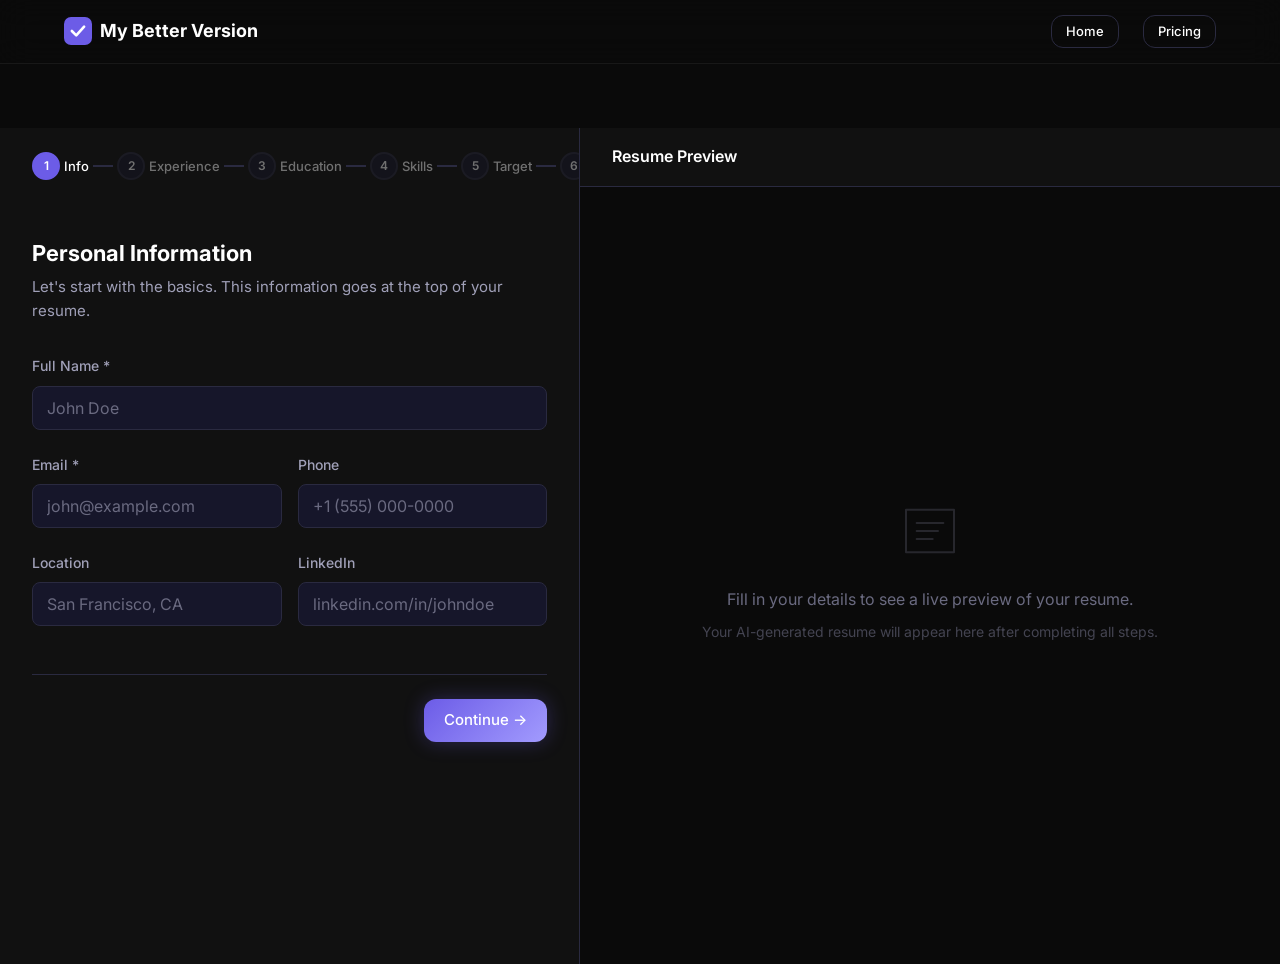
==== templates/builder.html @ b7428bd0 "Initial commit: My Better Version - AI Resume Builder" ====
<!DOCTYPE html>
<html lang="en">
<head>
    <meta charset="UTF-8">
    <meta name="viewport" content="width=device-width, initial-scale=1.0">
    <title>Resume Builder — My Better Version</title>
    <link rel="stylesheet" href="/static/css/style.css">
    <link rel="preconnect" href="https://fonts.googleapis.com">
    <link rel="preconnect" href="https://fonts.gstatic.com" crossorigin>
    <link href="https://fonts.googleapis.com/css2?family=Inter:wght@300;400;500;600;700;800&display=swap" rel="stylesheet">
</head>
<body class="builder-page">

    <!-- Sticky Navbar -->
    <nav class="navbar navbar-sticky">
        <div class="container nav-container">
            <a href="/" class="nav-logo">
                <svg class="logo-icon" viewBox="0 0 32 32" fill="none"><rect width="32" height="32" rx="8" fill="#6c5ce7"/><path d="M9 16L14 21L23 11" stroke="white" stroke-width="3" stroke-linecap="round" stroke-linejoin="round"/></svg>
                <span>My Better Version</span>
            </a>
            <div class="nav-links">
                <a href="/" class="btn btn-ghost btn-sm">Home</a>
                <a href="/pricing" class="btn btn-ghost btn-sm">Pricing</a>
            </div>
        </div>
    </nav>

    <!-- Builder Layout -->
    <div class="builder-layout">
        <!-- Left Panel: Form -->
        <div class="builder-form-panel">
            <!-- Step Indicator -->
            <div class="step-indicator">
                <div class="step-ind-item active" data-step="1">
                    <div class="step-ind-circle">1</div>
                    <span>Info</span>
                </div>
                <div class="step-ind-line"></div>
                <div class="step-ind-item" data-step="2">
                    <div class="step-ind-circle">2</div>
                    <span>Experience</span>
                </div>
                <div class="step-ind-line"></div>
                <div class="step-ind-item" data-step="3">
                    <div class="step-ind-circle">3</div>
                    <span>Education</span>
                </div>
                <div class="step-ind-line"></div>
                <div class="step-ind-item" data-step="4">
                    <div class="step-ind-circle">4</div>
                    <span>Skills</span>
                </div>
                <div class="step-ind-line"></div>
                <div class="step-ind-item" data-step="5">
                    <div class="step-ind-circle">5</div>
                    <span>Target</span>
                </div>
                <div class="step-ind-line"></div>
                <div class="step-ind-item" data-step="6">
                    <div class="step-ind-circle">6</div>
                    <span>Template</span>
                </div>
            </div>

            <!-- Step 1: Personal Info -->
            <div class="form-step active" id="step-1">
                <div class="form-step-header">
                    <h2>Personal Information</h2>
                    <p>Let's start with the basics. This information goes at the top of your resume.</p>
                </div>
                <div class="form-group">
                    <label for="fullName">Full Name *</label>
                    <input type="text" id="fullName" name="fullName" placeholder="John Doe" required>
                </div>
                <div class="form-row">
                    <div class="form-group">
                        <label for="email">Email *</label>
                        <input type="email" id="email" name="email" placeholder="john@example.com" required>
                    </div>
                    <div class="form-group">
                        <label for="phone">Phone</label>
                        <input type="tel" id="phone" name="phone" placeholder="+1 (555) 000-0000">
                    </div>
                </div>
                <div class="form-row">
                    <div class="form-group">
                        <label for="location">Location</label>
                        <input type="text" id="location" name="location" placeholder="San Francisco, CA">
                    </div>
                    <div class="form-group">
                        <label for="linkedin">LinkedIn</label>
                        <input type="url" id="linkedin" name="linkedin" placeholder="linkedin.com/in/johndoe">
                    </div>
                </div>
                <div class="form-actions">
                    <div></div>
                    <button class="btn btn-primary" onclick="nextStep()">Continue →</button>
                </div>
            </div>

            <!-- Step 2: Work Experience -->
            <div class="form-step" id="step-2">
                <div class="form-step-header">
                    <h2>Work Experience</h2>
                    <p>Add your most recent positions. Focus on achievements and impact.</p>
                </div>
                <div id="experienceEntries">
                    <div class="entry-card" data-entry="experience-0">
                        <div class="entry-header">
                            <span class="entry-title">Position 1</span>
                            <button class="btn-icon btn-remove-entry" onclick="removeEntry(this)" title="Remove" style="visibility:hidden">
                                <svg viewBox="0 0 20 20" fill="currentColor"><path fill-rule="evenodd" d="M4.257 4.757a.75.75 0 0 1 1.043-.216l12 9a.75.75 0 0 1-.827 1.252l-12-9a.75.75 0 0 1-.216-1.036Zm8.03 5.47a.75.75 0 0 1 .827-.208l3 1.5a.75.75 0 1 1-.671 1.342l-3-1.5a.75.75 0 0 1-.156-1.134Z" clip-rule="evenodd"/></svg>
                            </button>
                        </div>
                        <div class="form-row">
                            <div class="form-group">
                                <label>Company</label>
                                <input type="text" name="company" placeholder="Acme Inc.">
                            </div>
                            <div class="form-group">
                                <label>Job Title</label>
                                <input type="text" name="jobTitle" placeholder="Software Engineer">
                            </div>
                        </div>
                        <div class="form-row">
                            <div class="form-group">
                                <label>Start Date</label>
                                <input type="text" name="startDate" placeholder="Jan 2022">
                            </div>
                            <div class="form-group">
                                <label>End Date</label>
                                <input type="text" name="endDate" placeholder="Present">
                            </div>
                        </div>
                        <div class="form-group">
                            <label>Description</label>
                            <textarea name="description" rows="4" placeholder="Describe your key responsibilities and achievements..."></textarea>
                        </div>
                    </div>
                </div>
                <button class="btn btn-add-entry" onclick="addExperience()">
                    <svg viewBox="0 0 20 20" fill="currentColor"><path d="M10.75 4.75a.75.75 0 0 0-1.5 0v4.5h-4.5a.75.75 0 0 0 0 1.5h4.5v4.5a.75.75 0 0 0 1.5 0v-4.5h4.5a.75.75 0 0 0 0-1.5h-4.5v-4.5Z"/></svg>
                    Add Another Position
                </button>
                <div class="form-actions">
                    <button class="btn btn-ghost" onclick="prevStep()">← Back</button>
                    <button class="btn btn-primary" onclick="nextStep()">Continue →</button>
                </div>
            </div>

            <!-- Step 3: Education -->
            <div class="form-step" id="step-3">
                <div class="form-step-header">
                    <h2>Education</h2>
                    <p>Add your educational background, starting with the most recent.</p>
                </div>
                <div id="educationEntries">
                    <div class="entry-card" data-entry="education-0">
                        <div class="entry-header">
                            <span class="entry-title">Education 1</span>
                            <button class="btn-icon btn-remove-entry" onclick="removeEntry(this)" title="Remove" style="visibility:hidden">
                                <svg viewBox="0 0 20 20" fill="currentColor"><path d="M6.28 5.22a.75.75 0 0 0-1.06 1.06L8.94 10l-3.72 3.72a.75.75 0 1 0 1.06 1.06L10 11.06l3.72 3.72a.75.75 0 1 0 1.06-1.06L11.06 10l3.72-3.72a.75.75 0 0 0-1.06-1.06L10 8.94 6.28 5.22Z"/></svg>
                            </button>
                        </div>
                        <div class="form-row">
                            <div class="form-group">
                                <label>School / University</label>
                                <input type="text" name="school" placeholder="Stanford University">
                            </div>
                            <div class="form-group">
                                <label>Degree</label>
                                <input type="text" name="degree" placeholder="B.S. Computer Science">
                            </div>
                        </div>
                        <div class="form-row">
                            <div class="form-group">
                                <label>Start Date</label>
                                <input type="text" name="startDate" placeholder="Sep 2018">
                            </div>
                            <div class="form-group">
                                <label>End Date</label>
                                <input type="text" name="endDate" placeholder="Jun 2022">
                            </div>
                        </div>
                        <div class="form-group">
                            <label>GPA (optional)</label>
                            <input type="text" name="gpa" placeholder="3.8 / 4.0">
                        </div>
                    </div>
                </div>
                <button class="btn btn-add-entry" onclick="addEducation()">
                    <svg viewBox="0 0 20 20" fill="currentColor"><path d="M10.75 4.75a.75.75 0 0 0-1.5 0v4.5h-4.5a.75.75 0 0 0 0 1.5h4.5v4.5a.75.75 0 0 0 1.5 0v-4.5h4.5a.75.75 0 0 0 0-1.5h-4.5v-4.5Z"/></svg>
                    Add Another Education
                </button>
                <div class="form-actions">
                    <button class="btn btn-ghost" onclick="prevStep()">← Back</button>
                    <button class="btn btn-primary" onclick="nextStep()">Continue →</button>
                </div>
            </div>

            <!-- Step 4: Skills -->
            <div class="form-step" id="step-4">
                <div class="form-step-header">
                    <h2>Skills</h2>
                    <p>Type a skill and press Enter to add it. Add as many as relevant.</p>
                </div>
                <div class="form-group">
                    <label>Add Skills</label>
                    <div class="tag-input-wrapper">
                        <div class="tag-list" id="skillTags"></div>
                        <input type="text" id="skillInput" placeholder="Type a skill and press Enter...">
                    </div>
                </div>
                <div class="skill-suggestions">
                    <span class="suggestion-label">Suggestions:</span>
                    <button class="suggestion-chip" onclick="addSuggestion(this)">JavaScript</button>
                    <button class="suggestion-chip" onclick="addSuggestion(this)">Python</button>
                    <button class="suggestion-chip" onclick="addSuggestion(this)">React</button>
                    <button class="suggestion-chip" onclick="addSuggestion(this)">Node.js</button>
                    <button class="suggestion-chip" onclick="addSuggestion(this)">SQL</button>
                    <button class="suggestion-chip" onclick="addSuggestion(this)">AWS</button>
                    <button class="suggestion-chip" onclick="addSuggestion(this)">Docker</button>
                    <button class="suggestion-chip" onclick="addSuggestion(this)">Git</button>
                    <button class="suggestion-chip" onclick="addSuggestion(this)">Agile</button>
                    <button class="suggestion-chip" onclick="addSuggestion(this)">Leadership</button>
                    <button class="suggestion-chip" onclick="addSuggestion(this)">Communication</button>
                    <button class="suggestion-chip" onclick="addSuggestion(this)">Problem Solving</button>
                </div>
                <div class="form-actions">
                    <button class="btn btn-ghost" onclick="prevStep()">← Back</button>
                    <button class="btn btn-primary" onclick="nextStep()">Continue →</button>
                </div>
            </div>

            <!-- Step 5: Job Target -->
            <div class="form-step" id="step-5">
                <div class="form-step-header">
                    <h2>Job Target</h2>
                    <p>Tell us about the job you're applying for so we can tailor your resume.</p>
                </div>
                <div class="form-group">
                    <label for="targetJob">Target Job Title *</label>
                    <input type="text" id="targetJob" name="targetJob" placeholder="Senior Software Engineer" required>
                </div>
                <div class="form-row">
                    <div class="form-group">
                        <label for="industry">Industry</label>
                        <input type="text" id="industry" name="industry" placeholder="Technology">
                    </div>
                    <div class="form-group">
                        <label for="yearsExperience">Years of Experience</label>
                        <input type="text" id="yearsExperience" name="yearsExperience" placeholder="5">
                    </div>
                </div>
                <div class="form-group">
                    <label for="jobDescription">Job Description (optional)</label>
                    <textarea id="jobDescription" name="jobDescription" rows="4" placeholder="Paste the job description here for better AI optimization..."></textarea>
                </div>
                <div class="form-actions">
                    <button class="btn btn-ghost" onclick="prevStep()">← Back</button>
                    <button class="btn btn-primary" onclick="nextStep()">Continue →</button>
                </div>
            </div>

            <!-- Step 6: Template Selection -->
            <div class="form-step" id="step-6">
                <div class="form-step-header">
                    <h2>Choose a Template</h2>
                    <p>Select a design that matches your style. You can always change it later.</p>
                </div>
                <div class="template-grid">
                    <div class="template-card" data-template="modern" onclick="selectTemplate('modern')">
                        <div class="template-preview template-modern">
                            <div class="tp-header"><div class="tp-name">Jane Smith</div><div class="tp-title">Software Engineer</div></div>
                            <div class="tp-body"><div class="tp-line"></div><div class="tp-line short"></div><div class="tp-section"><div class="tp-line"></div><div class="tp-line short"></div><div class="tp-line"></div></div></div>
                        </div>
                        <div class="template-label">
                            <input type="radio" name="template" value="modern" checked>
                            <span>Modern</span>
                            <span class="template-badge">Recommended</span>
                        </div>
                    </div>
                    <div class="template-card" data-template="classic" onclick="selectTemplate('classic')">
                        <div class="template-preview template-classic">
                            <div class="tp-header"><div class="tp-name">Jane Smith</div><div class="tp-title">Software Engineer</div></div>
                            <div class="tp-body"><div class="tp-line"></div><div class="tp-line short"></div><div class="tp-section"><div class="tp-line"></div><div class="tp-line short"></div><div class="tp-line"></div></div></div>
                        </div>
                        <div class="template-label">
                            <input type="radio" name="template" value="classic">
                            <span>Classic</span>
                        </div>
                    </div>
                    <div class="template-card" data-template="minimal" onclick="selectTemplate('minimal')">
                        <div class="template-preview template-minimal">
                            <div class="tp-header"><div class="tp-name">Jane Smith</div><div class="tp-title">Software Engineer</div></div>
                            <div class="tp-body"><div class="tp-line"></div><div class="tp-line short"></div><div class="tp-section"><div class="tp-line"></div><div class="tp-line short"></div><div class="tp-line"></div></div></div>
                        </div>
                        <div class="template-label">
                            <input type="radio" name="template" value="minimal">
                            <span>Minimal</span>
                            <span class="pro-badge">Pro</span>
                        </div>
                    </div>
                </div>
                <div class="form-actions">
                    <button class="btn btn-ghost" onclick="prevStep()">← Back</button>
                    <button class="btn btn-primary btn-generate" id="generateBtn" onclick="generateResume()">
                        <svg viewBox="0 0 20 20" fill="currentColor"><path d="M10.75 4.75a.75.75 0 0 0-1.5 0v4.5h-4.5a.75.75 0 0 0 0 1.5h4.5v4.5a.75.75 0 0 0 1.5 0v-4.5h4.5a.75.75 0 0 0 0-1.5h-4.5v-4.5Z"/></svg>
                        Generate Resume
                    </button>
                </div>
            </div>
        </div>

        <!-- Right Panel: Preview -->
        <div class="builder-preview-panel">
            <div class="preview-header">
                <h3>Resume Preview</h3>
                <div class="preview-actions" id="previewActions" style="display:none">
                    <button class="btn btn-primary btn-sm" id="downloadPdfBtn" onclick="downloadPDF()">
                        <svg viewBox="0 0 20 20" fill="currentColor"><path d="M10.75 2.75a.75.75 0 0 0-1.5 0v8.614L6.295 8.235a.75.75 0 1 0-1.09 1.03l4.25 4.5a.75.75 0 0 0 1.09 0l4.25-4.5a.75.75 0 0 0-1.09-1.03l-2.955 3.129V2.75Z"/><path d="M3.5 12.75a.75.75 0 0 0-1.5 0v2.5A2.75 2.75 0 0 0 4.75 18h10.5A2.75 2.75 0 0 0 18 15.25v-2.5a.75.75 0 0 0-1.5 0v2.5c0 .69-.56 1.25-1.25 1.25H4.75c-.69 0-1.25-.56-1.25-1.25v-2.5Z"/></svg>
                        Download PDF
                    </button>
                </div>
            </div>
            <div class="preview-content" id="resumePreview">
                <!-- Live preview or AI-generated resume appears here -->
                <div class="preview-placeholder">
                    <svg viewBox="0 0 48 48" fill="none" stroke="currentColor" stroke-width="1.5">
                        <path d="M6 8h36v32H6z" stroke-linecap="round" stroke-linejoin="round"/>
                        <path d="M14 18h20M14 24h16M14 30h12" stroke-linecap="round"/>
                    </svg>
                    <p>Fill in your details to see a live preview of your resume.</p>
                    <p class="preview-hint">Your AI-generated resume will appear here after completing all steps.</p>
                </div>
            </div>
        </div>
    </div>

    <!-- Loading Overlay -->
    <div class="loading-overlay" id="loadingOverlay" style="display:none">
        <div class="loading-spinner">
            <div class="spinner"></div>
            <p>Generating your resume with AI...</p>
        </div>
    </div>

    <!-- Toast Notification -->
    <div class="toast" id="toast"></div>

    <script src="/static/js/app.js"></script>
</body>
</html>
---- static/css/style.css ----
/* ========================================
   My Better Version — Complete Stylesheet
   Dark Theme | Modern | Production-Ready
   ======================================== */

/* --- CSS Custom Properties --- */
:root {
    /* Colors */
    --color-bg: #0a0a0a;
    --color-bg-elevated: #111111;
    --color-bg-card: #1a1a2e;
    --color-bg-card-hover: #1f1f35;
    --color-bg-input: #16162a;
    --color-bg-input-focus: #1a1a35;
    --color-border: #2a2a40;
    --color-border-hover: #3a3a55;
    --color-border-focus: #6c5ce7;

    --color-accent: #6c5ce7;
    --color-accent-hover: #7c6cf7;
    --color-accent-light: rgba(108, 92, 231, 0.15);
    --color-accent-glow: rgba(108, 92, 231, 0.3);

    --color-text: #ffffff;
    --color-text-secondary: #a0a0b8;
    --color-text-muted: #6a6a80;
    --color-text-success: #00d68f;
    --color-text-error: #ff6b6b;
    --color-text-warning: #ffc107;

    /* Gradients */
    --gradient-accent: linear-gradient(135deg, #6c5ce7 0%, #a29bfe 100%);
    --gradient-accent-text: linear-gradient(135deg, #6c5ce7 0%, #a29bfe 50%, #74b9ff 100%);
    --gradient-card: linear-gradient(180deg, rgba(108, 92, 231, 0.08) 0%, transparent 100%);
    --gradient-hero-glow: radial-gradient(ellipse 80% 60% at 50% 40%, rgba(108, 92, 231, 0.15) 0%, transparent 70%);

    /* Typography */
    --font-family: 'Inter', -apple-system, BlinkMacSystemFont, 'Segoe UI', Roboto, sans-serif;
    --font-mono: 'SF Mono', 'Fira Code', monospace;

    /* Spacing */
    --space-xs: 0.25rem;
    --space-sm: 0.5rem;
    --space-md: 1rem;
    --space-lg: 1.5rem;
    --space-xl: 2rem;
    --space-2xl: 3rem;
    --space-3xl: 4rem;
    --space-4xl: 6rem;

    /* Radii */
    --radius-sm: 0.375rem;
    --radius-md: 0.5rem;
    --radius-lg: 0.75rem;
    --radius-xl: 1rem;
    --radius-2xl: 1.5rem;
    --radius-full: 9999px;

    /* Shadows */
    --shadow-sm: 0 1px 2px rgba(0, 0, 0, 0.3);
    --shadow-md: 0 4px 12px rgba(0, 0, 0, 0.4);
    --shadow-lg: 0 8px 30px rgba(0, 0, 0, 0.5);
    --shadow-glow: 0 0 40px rgba(108, 92, 231, 0.2);

    /* Transitions */
    --transition-fast: 150ms ease;
    --transition-base: 250ms ease;
    --transition-slow: 400ms ease;
    --transition-spring: 500ms cubic-bezier(0.34, 1.56, 0.64, 1);

    /* Layout */
    --navbar-height: 64px;
    --container-max: 1200px;
    --builder-sidebar-width: 580px;
}

/* --- Reset & Base --- */
*, *::before, *::after {
    box-sizing: border-box;
    margin: 0;
    padding: 0;
}

html {
    scroll-behavior: smooth;
    -webkit-font-smoothing: antialiased;
    -moz-osx-font-smoothing: grayscale;
}

body {
    font-family: var(--font-family);
    font-size: 16px;
    line-height: 1.6;
    color: var(--color-text);
    background-color: var(--color-bg);
    overflow-x: hidden;
}

a {
    color: inherit;
    text-decoration: none;
}

ul, ol {
    list-style: none;
}

img {
    max-width: 100%;
    display: block;
}

button {
    cursor: pointer;
    border: none;
    background: none;
    font-family: inherit;
    font-size: inherit;
    color: inherit;
}

input, textarea, select {
    font-family: inherit;
    font-size: inherit;
}

/* --- Utility --- */
.container {
    max-width: var(--container-max);
    margin: 0 auto;
    padding: 0 var(--space-lg);
}

.text-gradient {
    background: var(--gradient-accent-text);
    -webkit-background-clip: text;
    -webkit-text-fill-color: transparent;
    background-clip: text;
}

/* --- Animations --- */
@keyframes fadeInUp {
    from {
        opacity: 0;
        transform: translateY(24px);
    }
    to {
        opacity: 1;
        transform: translateY(0);
    }
}

@keyframes fadeIn {
    from { opacity: 0; }
    to { opacity: 1; }
}

@keyframes spin {
    to { transform: rotate(360deg); }
}

@keyframes pulse {
    0%, 100% { opacity: 1; }
    50% { opacity: 0.5; }
}

@keyframes drawCircle {
    to { stroke-dashoffset: 0; }
}

@keyframes drawCheck {
    to { stroke-dashoffset: 0; }
}

@keyframes shimmer {
    0% { background-position: -200% 0; }
    100% { background-position: 200% 0; }
}

.animate-fade-up {
    opacity: 0;
    animation: fadeInUp 0.6s var(--transition-base) forwards;
}

.delay-1 { animation-delay: 0.1s; }
.delay-2 { animation-delay: 0.2s; }
.delay-3 { animation-delay: 0.3s; }
.delay-4 { animation-delay: 0.4s; }
.delay-5 { animation-delay: 0.5s; }

/* Intersection Observer animations */
.animate-on-scroll {
    opacity: 0;
    transform: translateY(24px);
    transition: opacity 0.6s ease, transform 0.6s ease;
}

.animate-on-scroll.visible {
    opacity: 1;
    transform: translateY(0);
}

/* --- Buttons --- */
.btn {
    display: inline-flex;
    align-items: center;
    justify-content: center;
    gap: var(--space-sm);
    padding: 0.625rem 1.25rem;
    font-weight: 500;
    font-size: 0.9375rem;
    line-height: 1.5;
    border-radius: var(--radius-lg);
    transition: all var(--transition-base);
    white-space: nowrap;
    text-decoration: none;
}

.btn-primary {
    background: var(--gradient-accent);
    color: white;
    box-shadow: 0 0 20px rgba(108, 92, 231, 0.3);
}

.btn-primary:hover {
    box-shadow: 0 0 30px rgba(108, 92, 231, 0.5);
    transform: translateY(-1px);
}

.btn-primary:active {
    transform: translateY(0);
}

.btn-ghost {
    background: transparent;
    color: var(--color-text);
    border: 1px solid var(--color-border);
}

.btn-ghost:hover {
    border-color: var(--color-border-hover);
    background: var(--color-bg-card);
}

.btn-sm {
    padding: 0.375rem 0.875rem;
    font-size: 0.8125rem;
}

.btn-lg {
    padding: 0.875rem 1.75rem;
    font-size: 1.0625rem;
}

.btn-block {
    width: 100%;
}

.btn-icon {
    display: inline-flex;
    align-items: center;
    justify-content: center;
    width: 32px;
    height: 32px;
    border-radius: var(--radius-md);
    transition: all var(--transition-fast);
}

.btn-icon:hover {
    background: rgba(255, 107, 107, 0.15);
    color: var(--color-text-error);
}

.btn-icon svg {
    width: 16px;
    height: 16px;
}

.btn:disabled {
    opacity: 0.5;
    cursor: not-allowed;
    transform: none !important;
}

/* --- Navbar --- */
.navbar {
    position: fixed;
    top: 0;
    left: 0;
    right: 0;
    z-index: 100;
    height: var(--navbar-height);
    background: rgba(10, 10, 10, 0.8);
    backdrop-filter: blur(16px);
    -webkit-backdrop-filter: blur(16px);
    border-bottom: 1px solid rgba(255, 255, 255, 0.06);
    transition: background var(--transition-base);
}

.navbar-sticky {
    position: sticky;
}

.nav-container {
    display: flex;
    align-items: center;
    justify-content: space-between;
    height: 100%;
}

.nav-logo {
    display: flex;
    align-items: center;
    gap: var(--space-sm);
    font-weight: 700;
    font-size: 1.125rem;
    transition: opacity var(--transition-fast);
}

.nav-logo:hover {
    opacity: 0.9;
}

.logo-icon {
    width: 28px;
    height: 28px;
    flex-shrink: 0;
}

.nav-links {
    display: flex;
    align-items: center;
    gap: var(--space-lg);
}

.nav-links a:not(.btn) {
    font-size: 0.9375rem;
    color: var(--color-text-secondary);
    transition: color var(--transition-fast);
}

.nav-links a:not(.btn):hover {
    color: var(--color-text);
}

/* Mobile Menu */
.mobile-menu-btn {
    display: none;
    flex-direction: column;
    gap: 5px;
    padding: 4px;
}

.mobile-menu-btn span {
    display: block;
    width: 22px;
    height: 2px;
    background: var(--color-text);
    border-radius: 2px;
    transition: all var(--transition-base);
}

.mobile-menu-btn.active span:nth-child(1) {
    transform: rotate(45deg) translate(5px, 5px);
}

.mobile-menu-btn.active span:nth-child(2) {
    opacity: 0;
}

.mobile-menu-btn.active span:nth-child(3) {
    transform: rotate(-45deg) translate(5px, -5px);
}

/* --- Hero Section --- */
.hero {
    position: relative;
    padding-top: calc(var(--navbar-height) + var(--space-4xl));
    padding-bottom: var(--space-4xl);
    text-align: center;
    overflow: hidden;
}

.hero-container {
    position: relative;
    z-index: 2;
}

.hero-badge {
    display: inline-flex;
    align-items: center;
    gap: var(--space-sm);
    padding: var(--space-sm) var(--space-md);
    background: var(--color-accent-light);
    border: 1px solid rgba(108, 92, 231, 0.2);
    border-radius: var(--radius-full);
    font-size: 0.8125rem;
    font-weight: 500;
    color: var(--color-accent);
    margin-bottom: var(--space-xl);
}

.badge-dot {
    width: 6px;
    height: 6px;
    background: var(--color-accent);
    border-radius: 50%;
    animation: pulse 2s infinite;
}

.hero-title {
    font-size: clamp(2.5rem, 6vw, 4.5rem);
    font-weight: 800;
    line-height: 1.1;
    letter-spacing: -0.03em;
    margin-bottom: var(--space-lg);
}

.hero-subtitle {
    max-width: 600px;
    margin: 0 auto var(--space-xl);
    font-size: 1.125rem;
    line-height: 1.7;
    color: var(--color-text-secondary);
}

.hero-cta {
    display: flex;
    align-items: center;
    justify-content: center;
    gap: var(--space-md);
    margin-bottom: var(--space-3xl);
    flex-wrap: wrap;
}

.hero-stats {
    display: flex;
    align-items: center;
    justify-content: center;
    gap: var(--space-xl);
}

.stat {
    display: flex;
    flex-direction: column;
    align-items: center;
}

.stat-number {
    font-size: 1.5rem;
    font-weight: 700;
}

.stat-label {
    font-size: 0.8125rem;
    color: var(--color-text-muted);
}

.stat-divider {
    width: 1px;
    height: 40px;
    background: var(--color-border);
}

.hero-glow {
    position: absolute;
    top: 0;
    left: 0;
    right: 0;
    bottom: 0;
    background: var(--gradient-hero-glow);
    pointer-events: none;
}

/* --- Section Styles --- */
.section-header {
    text-align: center;
    margin-bottom: var(--space-3xl);
}

.section-badge {
    display: inline-block;
    padding: var(--space-xs) var(--space-md);
    background: var(--color-accent-light);
    border: 1px solid rgba(108, 92, 231, 0.2);
    border-radius: var(--radius-full);
    font-size: 0.8125rem;
    font-weight: 500;
    color: var(--color-accent);
    margin-bottom: var(--space-md);
}

.section-title {
    font-size: clamp(1.75rem, 4vw, 2.75rem);
    font-weight: 700;
    line-height: 1.2;
    letter-spacing: -0.02em;
    margin-bottom: var(--space-md);
}

.section-subtitle {
    max-width: 560px;
    margin: 0 auto;
    font-size: 1.0625rem;
    color: var(--color-text-secondary);
}

/* --- Features Grid --- */
.features {
    padding: var(--space-4xl) 0;
}

.features-grid {
    display: grid;
    grid-template-columns: repeat(3, 1fr);
    gap: var(--space-lg);
}

.feature-card {
    padding: var(--space-xl);
    background: var(--color-bg-card);
    border: 1px solid var(--color-border);
    border-radius: var(--radius-xl);
    transition: all var(--transition-base);
}

.feature-card:hover {
    background: var(--color-bg-card-hover);
    border-color: var(--color-border-hover);
    transform: translateY(-2px);
    box-shadow: var(--shadow-lg);
}

.feature-icon {
    width: 48px;
    height: 48px;
    display: flex;
    align-items: center;
    justify-content: center;
    background: var(--color-accent-light);
    border-radius: var(--radius-lg);
    margin-bottom: var(--space-md);
}

.feature-icon svg {
    width: 24px;
    height: 24px;
    color: var(--color-accent);
}

.feature-card h3 {
    font-size: 1.125rem;
    font-weight: 600;
    margin-bottom: var(--space-sm);
}

.feature-card p {
    font-size: 0.9375rem;
    color: var(--color-text-secondary);
    line-height: 1.6;
}

/* --- How It Works --- */
.how-it-works {
    padding: var(--space-4xl) 0;
}

.steps-grid {
    display: flex;
    align-items: flex-start;
    justify-content: center;
    gap: var(--space-md);
    flex-wrap: wrap;
}

.step-card {
    flex: 1;
    min-width: 220px;
    max-width: 300px;
    text-align: center;
    padding: var(--space-xl);
    background: var(--color-bg-card);
    border: 1px solid var(--color-border);
    border-radius: var(--radius-xl);
}

.step-number {
    width: 48px;
    height: 48px;
    display: flex;
    align-items: center;
    justify-content: center;
    background: var(--gradient-accent);
    color: white;
    font-weight: 700;
    font-size: 1.25rem;
    border-radius: var(--radius-full);
    margin: 0 auto var(--space-md);
}

.step-card h3 {
    font-size: 1.0625rem;
    font-weight: 600;
    margin-bottom: var(--space-sm);
}

.step-card p {
    font-size: 0.875rem;
    color: var(--color-text-secondary);
    line-height: 1.6;
}

.step-connector {
    display: flex;
    align-items: center;
    padding-top: 40px;
    flex-shrink: 0;
}

.step-connector svg {
    width: 60px;
    height: 20px;
}

/* --- Testimonials --- */
.testimonials {
    padding: var(--space-4xl) 0;
}

.testimonials-grid {
    display: grid;
    grid-template-columns: repeat(3, 1fr);
    gap: var(--space-lg);
}

.testimonial-card {
    padding: var(--space-xl);
    background: var(--color-bg-card);
    border: 1px solid var(--color-border);
    border-radius: var(--radius-xl);
    transition: all var(--transition-base);
}

.testimonial-card:hover {
    border-color: var(--color-border-hover);
    transform: translateY(-2px);
}

.testimonial-stars {
    color: #f1c40f;
    font-size: 1rem;
    margin-bottom: var(--space-md);
    letter-spacing: 2px;
}

.testimonial-text {
    font-size: 0.9375rem;
    line-height: 1.7;
    color: var(--color-text-secondary);
    margin-bottom: var(--space-lg);
}

.testimonial-author {
    display: flex;
    align-items: center;
    gap: var(--space-md);
}

.testimonial-avatar {
    width: 40px;
    height: 40px;
    display: flex;
    align-items: center;
    justify-content: center;
    background: var(--gradient-accent);
    color: white;
    font-weight: 600;
    font-size: 0.8125rem;
    border-radius: var(--radius-full);
    flex-shrink: 0;
}

.testimonial-name {
    font-weight: 600;
    font-size: 0.9375rem;
}

.testimonial-role {
    font-size: 0.8125rem;
    color: var(--color-text-muted);
}

/* --- Pricing Cards --- */
.pricing-preview,
.pricing-section {
    padding: var(--space-4xl) 0;
}

.pricing-grid {
    display: grid;
    grid-template-columns: repeat(3, 1fr);
    gap: var(--space-lg);
    align-items: start;
}

.pricing-card {
    position: relative;
    padding: var(--space-xl);
    background: var(--color-bg-card);
    border: 1px solid var(--color-border);
    border-radius: var(--radius-xl);
    transition: all var(--transition-base);
}

.pricing-card:hover {
    border-color: var(--color-border-hover);
    transform: translateY(-2px);
}

.pricing-popular {
    border-color: var(--color-accent);
    background: var(--gradient-card);
    box-shadow: var(--shadow-glow);
}

.pricing-popular:hover {
    border-color: var(--color-accent);
}

.popular-badge {
    position: absolute;
    top: -12px;
    left: 50%;
    transform: translateX(-50%);
    padding: var(--space-xs) var(--space-md);
    background: var(--gradient-accent);
    color: white;
    font-size: 0.75rem;
    font-weight: 600;
    border-radius: var(--radius-full);
    white-space: nowrap;
}

.pricing-header {
    margin-bottom: var(--space-lg);
}

.pricing-name {
    font-size: 1.25rem;
    font-weight: 600;
    margin-bottom: var(--space-sm);
}

.pricing-price {
    display: flex;
    align-items: baseline;
    gap: var(--space-xs);
}

.price-amount {
    font-size: 3rem;
    font-weight: 800;
    letter-spacing: -0.03em;
}

.price-period {
    font-size: 0.9375rem;
    color: var(--color-text-muted);
}

.pricing-description {
    font-size: 0.9375rem;
    color: var(--color-text-secondary);
    margin-bottom: var(--space-lg);
    line-height: 1.6;
}

.pricing-features {
    margin-bottom: var(--space-xl);
}

.pricing-features li {
    display: flex;
    align-items: center;
    gap: var(--space-sm);
    padding: var(--space-sm) 0;
    font-size: 0.9375rem;
    color: var(--color-text-secondary);
    border-bottom: 1px solid rgba(255, 255, 255, 0.04);
}

.pricing-features li:last-child {
    border-bottom: none;
}

.pricing-features li svg {
    width: 18px;
    height: 18px;
    color: var(--color-accent);
    flex-shrink: 0;
}

.pricing-features li.disabled {
    color: var(--color-text-muted);
    opacity: 0.5;
}

.pricing-features li.disabled svg {
    color: var(--color-text-muted);
}

.pricing-btn {
    margin-top: var(--space-sm);
}

/* --- CTA Section --- */
.cta-section {
    padding: var(--space-4xl) 0;
}

.cta-card {
    text-align: center;
    padding: var(--space-3xl);
    background: var(--color-bg-card);
    border: 1px solid var(--color-border);
    border-radius: var(--radius-2xl);
    background-image: var(--gradient-card);
}

.cta-card h2 {
    font-size: clamp(1.5rem, 3vw, 2rem);
    font-weight: 700;
    margin-bottom: var(--space-md);
}

.cta-card p {
    color: var(--color-text-secondary);
    margin-bottom: var(--space-xl);
    font-size: 1.0625rem;
}

/* --- Footer --- */
.footer {
    border-top: 1px solid var(--color-border);
    padding-top: var(--space-3xl);
}

.footer-container {
    display: flex;
    justify-content: space-between;
    gap: var(--space-3xl);
    padding-bottom: var(--space-2xl);
}

.footer-brand {
    max-width: 280px;
}

.footer-brand .nav-logo {
    margin-bottom: var(--space-md);
}

.footer-tagline {
    font-size: 0.9375rem;
    color: var(--color-text-muted);
}

.footer-links {
    display: flex;
    gap: var(--space-3xl);
}

.footer-column {
    display: flex;
    flex-direction: column;
    gap: var(--space-sm);
}

.footer-column h4 {
    font-size: 0.875rem;
    font-weight: 600;
    text-transform: uppercase;
    letter-spacing: 0.05em;
    color: var(--color-text-muted);
    margin-bottom: var(--space-xs);
}

.footer-column a {
    font-size: 0.9375rem;
    color: var(--color-text-secondary);
    transition: color var(--transition-fast);
}

.footer-column a:hover {
    color: var(--color-text);
}

.footer-bottom {
    border-top: 1px solid var(--color-border);
    padding: var(--space-lg) 0;
}

.footer-bottom p {
    font-size: 0.8125rem;
    color: var(--color-text-muted);
    text-align: center;
}

/* ========================================
   Builder Page Styles
   ======================================== */

.builder-page {
    background: var(--color-bg);
}

.builder-layout {
    display: flex;
    min-height: calc(100vh - var(--navbar-height));
    margin-top: var(--navbar-height);
}

/* --- Step Indicator --- */
.step-indicator {
    display: flex;
    align-items: center;
    gap: var(--space-xs);
    padding: var(--space-lg) var(--space-xl);
    overflow-x: auto;
    -webkit-overflow-scrolling: touch;
}

.step-ind-item {
    display: flex;
    align-items: center;
    gap: var(--space-xs);
    white-space: nowrap;
    opacity: 0.4;
    transition: opacity var(--transition-base);
}

.step-ind-item.active {
    opacity: 1;
}

.step-ind-item.completed {
    opacity: 0.7;
}

.step-ind-circle {
    width: 28px;
    height: 28px;
    display: flex;
    align-items: center;
    justify-content: center;
    background: var(--color-bg-input);
    border: 2px solid var(--color-border);
    border-radius: 50%;
    font-size: 0.75rem;
    font-weight: 600;
    transition: all var(--transition-base);
}

.step-ind-item.active .step-ind-circle {
    background: var(--color-accent);
    border-color: var(--color-accent);
    color: white;
}

.step-ind-item.completed .step-ind-circle {
    background: var(--color-accent-light);
    border-color: var(--color-accent);
    color: var(--color-accent);
}

.step-ind-item span {
    font-size: 0.8125rem;
    font-weight: 500;
}

.step-ind-line {
    width: 20px;
    height: 2px;
    background: var(--color-border);
    flex-shrink: 0;
}

/* --- Form Panel --- */
.builder-form-panel {
    flex: 0 0 var(--builder-sidebar-width);
    background: var(--color-bg-elevated);
    border-right: 1px solid var(--color-border);
    overflow-y: auto;
    max-height: calc(100vh - var(--navbar-height));
}

.form-step {
    display: none;
    padding: var(--space-xl);
}

.form-step.active {
    display: block;
    animation: fadeInUp 0.3s ease forwards;
}

.form-step-header {
    margin-bottom: var(--space-xl);
}

.form-step-header h2 {
    font-size: 1.375rem;
    font-weight: 700;
    margin-bottom: var(--space-xs);
}

.form-step-header p {
    font-size: 0.9375rem;
    color: var(--color-text-secondary);
}

/* --- Form Elements --- */
.form-group {
    margin-bottom: var(--space-lg);
}

.form-group label {
    display: block;
    font-size: 0.875rem;
    font-weight: 500;
    color: var(--color-text-secondary);
    margin-bottom: var(--space-sm);
}

.form-group input,
.form-group textarea,
.form-group select {
    width: 100%;
    padding: 0.6875rem 0.875rem;
    background: var(--color-bg-input);
    border: 1px solid var(--color-border);
    border-radius: var(--radius-md);
    color: var(--color-text);
    transition: all var(--transition-fast);
    outline: none;
}

.form-group input::placeholder,
.form-group textarea::placeholder {
    color: var(--color-text-muted);
}

.form-group input:focus,
.form-group textarea:focus,
.form-group select:focus {
    border-color: var(--color-border-focus);
    background: var(--color-bg-input-focus);
    box-shadow: 0 0 0 3px var(--color-accent-light);
}

.form-group textarea {
    resize: vertical;
    min-height: 100px;
}

.form-group input.error,
.form-group textarea.error {
    border-color: var(--color-text-error);
}

.form-error {
    font-size: 0.8125rem;
    color: var(--color-text-error);
    margin-top: var(--space-xs);
    display: none;
}

.form-group input.error ~ .form-error,
.form-group textarea.error ~ .form-error {
    display: block;
}

.form-row {
    display: grid;
    grid-template-columns: 1fr 1fr;
    gap: var(--space-md);
}

.form-actions {
    display: flex;
    justify-content: space-between;
    align-items: center;
    padding-top: var(--space-lg);
    margin-top: var(--space-lg);
    border-top: 1px solid var(--color-border);
}

/* --- Entry Cards (Experience/Education) --- */
.entry-card {
    padding: var(--space-lg);
    background: var(--color-bg-card);
    border: 1px solid var(--color-border);
    border-radius: var(--radius-lg);
    margin-bottom: var(--space-md);
    transition: border-color var(--transition-fast);
}

.entry-card:hover {
    border-color: var(--color-border-hover);
}

.entry-header {
    display: flex;
    justify-content: space-between;
    align-items: center;
    margin-bottom: var(--space-md);
}

.entry-title {
    font-size: 0.875rem;
    font-weight: 600;
    color: var(--color-accent);
}

.btn-remove-entry svg {
    width: 16px;
    height: 16px;
}

.btn-add-entry {
    display: flex;
    align-items: center;
    gap: var(--space-sm);
    padding: var(--space-md) var(--space-lg);
    background: var(--color-bg-card);
    border: 1px dashed var(--color-border);
    border-radius: var(--radius-lg);
    color: var(--color-text-secondary);
    font-size: 0.9375rem;
    font-weight: 500;
    width: 100%;
    transition: all var(--transition-fast);
    margin-top: var(--space-sm);
}

.btn-add-entry:hover {
    border-color: var(--color-accent);
    color: var(--color-accent);
    background: var(--color-accent-light);
}

.btn-add-entry svg {
    width: 18px;
    height: 18px;
}

/* --- Tag Input (Skills) --- */
.tag-input-wrapper {
    display: flex;
    flex-wrap: wrap;
    gap: var(--space-sm);
    padding: var(--space-sm);
    background: var(--color-bg-input);
    border: 1px solid var(--color-border);
    border-radius: var(--radius-md);
    min-height: 48px;
    align-items: center;
    cursor: text;
    transition: all var(--transition-fast);
}

.tag-input-wrapper:focus-within {
    border-color: var(--color-border-focus);
    box-shadow: 0 0 0 3px var(--color-accent-light);
}

.tag-list {
    display: flex;
    flex-wrap: wrap;
    gap: var(--space-sm);
}

.skill-tag {
    display: inline-flex;
    align-items: center;
    gap: var(--space-xs);
    padding: 0.25rem 0.5rem;
    background: var(--color-accent-light);
    border: 1px solid rgba(108, 92, 231, 0.3);
    border-radius: var(--radius-full);
    font-size: 0.8125rem;
    font-weight: 500;
    color: var(--color-accent);
    animation: fadeInUp 0.2s ease forwards;
}

.skill-tag button {
    display: flex;
    align-items: center;
    padding: 2px;
    color: var(--color-accent);
    opacity: 0.6;
    transition: opacity var(--transition-fast);
}

.skill-tag button:hover {
    opacity: 1;
}

.skill-tag button svg {
    width: 12px;
    height: 12px;
}

#skillInput {
    flex: 1;
    min-width: 120px;
    padding: 0.375rem 0.5rem;
    background: transparent;
    border: none;
    color: var(--color-text);
    outline: none;
    font-size: 0.9375rem;
}

#skillInput::placeholder {
    color: var(--color-text-muted);
}

.skill-suggestions {
    display: flex;
    flex-wrap: wrap;
    gap: var(--space-sm);
    align-items: center;
    margin-top: var(--space-sm);
}

.suggestion-label {
    font-size: 0.8125rem;
    color: var(--color-text-muted);
}

.suggestion-chip {
    padding: 0.25rem 0.625rem;
    background: var(--color-bg-card);
    border: 1px solid var(--color-border);
    border-radius: var(--radius-full);
    font-size: 0.8125rem;
    color: var(--color-text-secondary);
    transition: all var(--transition-fast);
}

.suggestion-chip:hover {
    border-color: var(--color-accent);
    color: var(--color-accent);
    background: var(--color-accent-light);
}

/* --- Template Selection --- */
.template-grid {
    display: grid;
    grid-template-columns: repeat(3, 1fr);
    gap: var(--space-md);
    margin-bottom: var(--space-lg);
}

.template-card {
    cursor: pointer;
    border: 2px solid var(--color-border);
    border-radius: var(--radius-lg);
    overflow: hidden;
    transition: all var(--transition-base);
}

.template-card:hover {
    border-color: var(--color-border-hover);
}

.template-card.selected {
    border-color: var(--color-accent);
    box-shadow: 0 0 0 3px var(--color-accent-light);
}

.template-preview {
    height: 200px;
    padding: var(--space-md);
    display: flex;
    flex-direction: column;
    gap: var(--space-sm);
}

.template-modern {
    background: linear-gradient(135deg, #1a1a2e 0%, #16213e 100%);
}

.template-modern .tp-header {
    padding-bottom: var(--space-sm);
    border-bottom: 2px solid var(--color-accent);
}

.template-classic {
    background: #fafafa;
}

.template-classic .tp-header {
    text-align: center;
    padding-bottom: var(--space-sm);
    border-bottom: 1px solid #ddd;
}

.template-classic .tp-name,
.template-classic .tp-title,
.template-classic .tp-line {
    color: #333;
}

.template-minimal {
    background: #ffffff;
}

.template-minimal .tp-header {
    border-left: 3px solid var(--color-accent);
    padding-left: var(--space-sm);
}

.template-minimal .tp-name,
.template-minimal .tp-title,
.template-minimal .tp-line {
    color: #333;
}

.tp-name {
    font-size: 0.875rem;
    font-weight: 700;
    color: var(--color-text);
}

.tp-title {
    font-size: 0.6875rem;
    color: var(--color-text-secondary);
}

.tp-body {
    flex: 1;
    display: flex;
    flex-direction: column;
    gap: var(--space-xs);
    justify-content: center;
}

.tp-section {
    margin-top: var(--space-sm);
}

.tp-line {
    height: 4px;
    background: rgba(255, 255, 255, 0.1);
    border-radius: 2px;
}

.template-classic .tp-line,
.template-minimal .tp-line {
    background: #e0e0e0;
}

.tp-line.short {
    width: 60%;
}

.template-label {
    display: flex;
    align-items: center;
    gap: var(--space-sm);
    padding: var(--space-sm) var(--space-md);
    background: var(--color-bg-card);
    font-size: 0.875rem;
    font-weight: 500;
}

.template-label input {
    accent-color: var(--color-accent);
}

.template-badge {
    padding: 2px 6px;
    background: var(--color-accent-light);
    color: var(--color-accent);
    font-size: 0.6875rem;
    font-weight: 600;
    border-radius: var(--radius-sm);
}

.pro-badge {
    padding: 2px 6px;
    background: rgba(108, 92, 231, 0.15);
    color: var(--color-accent);
    font-size: 0.6875rem;
    font-weight: 600;
    border-radius: var(--radius-sm);
    border: 1px solid rgba(108, 92, 231, 0.3);
}

/* --- Preview Panel --- */
.builder-preview-panel {
    flex: 1;
    background: var(--color-bg);
    display: flex;
    flex-direction: column;
    overflow: hidden;
}

.preview-header {
    display: flex;
    justify-content: space-between;
    align-items: center;
    padding: var(--space-md) var(--space-xl);
    border-bottom: 1px solid var(--color-border);
    background: var(--color-bg-elevated);
    flex-shrink: 0;
}

.preview-header h3 {
    font-size: 1rem;
    font-weight: 600;
}

.preview-content {
    flex: 1;
    overflow-y: auto;
    padding: var(--space-xl);
}

.preview-placeholder {
    display: flex;
    flex-direction: column;
    align-items: center;
    justify-content: center;
    height: 100%;
    min-height: 400px;
    text-align: center;
    color: var(--color-text-muted);
}

.preview-placeholder svg {
    width: 64px;
    height: 64px;
    margin-bottom: var(--space-lg);
    opacity: 0.3;
}

.preview-placeholder p {
    font-size: 1rem;
    margin-bottom: var(--space-sm);
}

.preview-hint {
    font-size: 0.875rem !important;
    opacity: 0.6;
}

/* --- Resume Preview Content --- */
.resume-preview-content {
    background: white;
    color: #1a1a1a;
    max-width: 800px;
    margin: 0 auto;
    padding: 2.5rem;
    border-radius: var(--radius-md);
    box-shadow: var(--shadow-lg);
    font-size: 0.9375rem;
    line-height: 1.6;
}

.resume-preview-content h1 {
    font-size: 1.75rem;
    font-weight: 700;
    color: #1a1a1a;
    margin-bottom: var(--space-xs);
}

.resume-preview-content h2 {
    font-size: 1rem;
    font-weight: 600;
    color: var(--color-accent);
    text-transform: uppercase;
    letter-spacing: 0.05em;
    padding-bottom: var(--space-sm);
    border-bottom: 2px solid var(--color-accent);
    margin-top: var(--space-xl);
    margin-bottom: var(--space-md);
}

.resume-contact {
    display: flex;
    flex-wrap: wrap;
    gap: var(--space-md);
    font-size: 0.875rem;
    color: #555;
    margin-bottom: var(--space-lg);
}

.resume-contact span {
    display: flex;
    align-items: center;
    gap: 4px;
}

.resume-section {
    margin-bottom: var(--space-lg);
}

.resume-entry {
    margin-bottom: var(--space-md);
}

.resume-entry-header {
    display: flex;
    justify-content: space-between;
    align-items: baseline;
    margin-bottom: var(--space-xs);
    flex-wrap: wrap;
    gap: var(--space-xs);
}

.resume-entry-title {
    font-weight: 600;
    font-size: 1rem;
}

.resume-entry-dates {
    font-size: 0.8125rem;
    color: #666;
}

.resume-entry-subtitle {
    font-size: 0.875rem;
    color: #555;
    margin-bottom: var(--space-xs);
}

.resume-entry-body {
    font-size: 0.9375rem;
    color: #444;
}

.resume-entry-body ul {
    list-style: disc;
    padding-left: 1.25rem;
}

.resume-entry-body li {
    margin-bottom: var(--space-xs);
}

.resume-skills-list {
    display: flex;
    flex-wrap: wrap;
    gap: var(--space-sm);
}

.resume-skill {
    padding: 0.25rem 0.75rem;
    background: #f0f0f0;
    border-radius: var(--radius-full);
    font-size: 0.875rem;
    color: #333;
}

/* --- Loading Overlay --- */
.loading-overlay {
    position: fixed;
    top: 0;
    left: 0;
    right: 0;
    bottom: 0;
    background: rgba(10, 10, 10, 0.85);
    backdrop-filter: blur(8px);
    z-index: 200;
    display: flex;
    align-items: center;
    justify-content: center;
}

.loading-spinner {
    text-align: center;
}

.spinner {
    width: 48px;
    height: 48px;
    border: 3px solid var(--color-border);
    border-top-color: var(--color-accent);
    border-radius: 50%;
    animation: spin 0.8s linear infinite;
    margin: 0 auto var(--space-md);
}

.loading-spinner p {
    color: var(--color-text-secondary);
    font-size: 0.9375rem;
}

/* --- Toast --- */
.toast {
    position: fixed;
    bottom: var(--space-xl);
    right: var(--space-xl);
    padding: var(--space-md) var(--space-lg);
    background: var(--color-bg-card);
    border: 1px solid var(--color-border);
    border-radius: var(--radius-lg);
    font-size: 0.9375rem;
    box-shadow: var(--shadow-lg);
    z-index: 300;
    transform: translateY(100px);
    opacity: 0;
    transition: all var(--transition-base);
    max-width: 400px;
}

.toast.show {
    transform: translateY(0);
    opacity: 1;
}

.toast.toast-success {
    border-color: var(--color-text-success);
}

.toast.toast-error {
    border-color: var(--color-text-error);
}

/* ========================================
   Pricing Page Styles
   ======================================== */
.pricing-page .pricing-hero {
    padding-top: calc(var(--navbar-height) + var(--space-3xl));
    padding-bottom: var(--space-xl);
    text-align: center;
}

.pricing-page .pricing-hero h1 {
    font-size: clamp(2rem, 5vw, 3.5rem);
    font-weight: 800;
    line-height: 1.1;
    letter-spacing: -0.03em;
    margin-bottom: var(--space-md);
}

.pricing-hero-subtitle {
    font-size: 1.125rem;
    color: var(--color-text-secondary);
    max-width: 500px;
    margin: 0 auto;
}

/* --- FAQ --- */
.faq-section {
    padding: var(--space-4xl) 0;
}

.faq-list {
    max-width: 720px;
    margin: 0 auto;
}

.faq-item {
    border-bottom: 1px solid var(--color-border);
}

.faq-question {
    width: 100%;
    display: flex;
    justify-content: space-between;
    align-items: center;
    padding: var(--space-lg) 0;
    font-size: 1rem;
    font-weight: 500;
    color: var(--color-text);
    text-align: left;
    transition: color var(--transition-fast);
}

.faq-question:hover {
    color: var(--color-accent);
}

.faq-chevron {
    width: 20px;
    height: 20px;
    color: var(--color-text-muted);
    transition: transform var(--transition-base);
    flex-shrink: 0;
}

.faq-item.open .faq-chevron {
    transform: rotate(180deg);
}

.faq-answer {
    max-height: 0;
    overflow: hidden;
    transition: max-height var(--transition-slow), padding var(--transition-slow);
}

.faq-item.open .faq-answer {
    max-height: 200px;
    padding-bottom: var(--space-lg);
}

.faq-answer p {
    font-size: 0.9375rem;
    color: var(--color-text-secondary);
    line-height: 1.7;
}

/* ========================================
   Success Page
   ======================================== */
.success-page .success-section {
    padding-top: calc(var(--navbar-height) + var(--space-4xl));
    padding-bottom: var(--space-4xl);
    display: flex;
    align-items: center;
    justify-content: center;
    min-height: calc(100vh - var(--navbar-height));
}

.success-card {
    text-align: center;
    max-width: 560px;
    margin: 0 auto;
    padding: var(--space-3xl);
}

.success-icon {
    margin-bottom: var(--space-xl);
}

.success-icon svg {
    width: 80px;
    height: 80px;
}

.success-circle {
    animation: drawCircle 0.8s ease forwards 0.2s;
    stroke-dashoffset: 188.5;
}

.success-check {
    stroke-dasharray: 60;
    stroke-dashoffset: 60;
    animation: drawCheck 0.5s ease forwards 0.8s;
}

.success-card h1 {
    font-size: 2rem;
    font-weight: 700;
    margin-bottom: var(--space-md);
}

.success-message {
    font-size: 1.0625rem;
    color: var(--color-text-secondary);
    line-height: 1.7;
    margin-bottom: var(--space-xl);
}

.success-features {
    display: flex;
    flex-wrap: wrap;
    justify-content: center;
    gap: var(--space-md);
    margin-bottom: var(--space-xl);
}

.success-feature {
    display: flex;
    align-items: center;
    gap: var(--space-sm);
    padding: var(--space-sm) var(--space-md);
    background: var(--color-accent-light);
    border-radius: var(--radius-full);
    font-size: 0.875rem;
    font-weight: 500;
}

.success-feature svg {
    width: 16px;
    height: 16px;
}

.success-home-link {
    display: inline-block;
    margin-top: var(--space-lg);
    font-size: 0.9375rem;
    color: var(--color-text-muted);
    transition: color var(--transition-fast);
}

.success-home-link:hover {
    color: var(--color-text);
}

/* ========================================
   Responsive Design
   ======================================== */
@media (max-width: 1024px) {
    .features-grid,
    .testimonials-grid,
    .pricing-grid {
        grid-template-columns: repeat(2, 1fr);
    }

    .builder-form-panel {
        flex: 0 0 480px;
    }

    .builder-layout {
        flex-direction: column;
    }

    .builder-form-panel {
        flex: none;
        max-height: none;
        border-right: none;
        border-bottom: 1px solid var(--color-border);
    }

    .builder-preview-panel {
        min-height: 60vh;
    }
}

@media (max-width: 768px) {
    :root {
        --navbar-height: 56px;
    }

    .nav-links {
        display: none;
        position: fixed;
        top: var(--navbar-height);
        left: 0;
        right: 0;
        background: var(--color-bg-elevated);
        border-bottom: 1px solid var(--color-border);
        flex-direction: column;
        padding: var(--space-lg);
        gap: var(--space-md);
    }

    .nav-links.open {
        display: flex;
    }

    .mobile-menu-btn {
        display: flex;
    }

    .hero {
        padding-top: calc(var(--navbar-height) + var(--space-2xl));
        padding-bottom: var(--space-2xl);
    }

    .hero-title {
        font-size: 2.25rem;
    }

    .hero-subtitle {
        font-size: 1rem;
    }

    .hero-cta {
        flex-direction: column;
        align-items: stretch;
    }

    .hero-stats {
        flex-direction: column;
        gap: var(--space-md);
    }

    .stat-divider {
        width: 40px;
        height: 1px;
    }

    .features-grid,
    .testimonials-grid,
    .pricing-grid {
        grid-template-columns: 1fr;
    }

    .step-connector {
        display: none;
    }

    .steps-grid {
        flex-direction: column;
        align-items: center;
    }

    .step-card {
        max-width: 100%;
    }

    .footer-container {
        flex-direction: column;
        gap: var(--space-xl);
    }

    .footer-links {
        flex-direction: column;
        gap: var(--space-xl);
    }

    .form-row {
        grid-template-columns: 1fr;
    }

    .template-grid {
        grid-template-columns: 1fr;
    }

    .builder-form-panel {
        flex: none;
        width: 100%;
    }

    .step-indicator span {
        display: none;
    }

    .cta-card {
        padding: var(--space-xl);
    }
}

@media (max-width: 480px) {
    .container {
        padding: 0 var(--space-md);
    }

    .hero-title {
        font-size: 1.875rem;
    }

    .feature-card,
    .testimonial-card,
    .pricing-card {
        padding: var(--space-lg);
    }

    .form-step {
        padding: var(--space-md);
    }

    .preview-content {
        padding: var(--space-md);
    }

    .resume-preview-content {
        padding: 1.5rem;
    }
}

/* --- Scrollbar Styling --- */
::-webkit-scrollbar {
    width: 8px;
    height: 8px;
}

::-webkit-scrollbar-track {
    background: var(--color-bg);
}

::-webkit-scrollbar-thumb {
    background: var(--color-border);
    border-radius: 4px;
}

::-webkit-scrollbar-thumb:hover {
    background: var(--color-border-hover);
}

/* --- Selection --- */
::selection {
    background: rgba(108, 92, 231, 0.3);
    color: white;
}
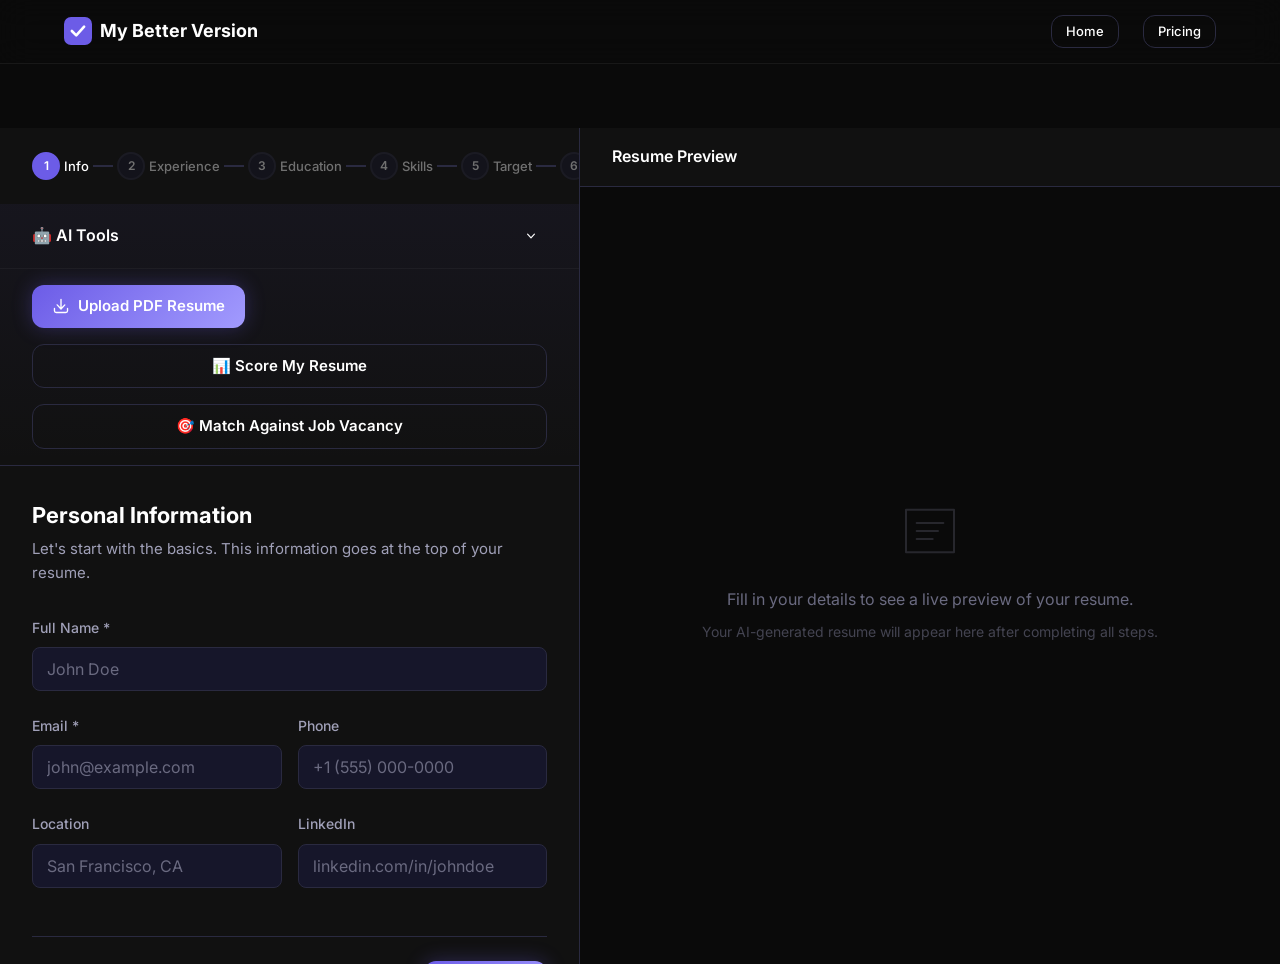
==== commit c50f0040: "Add PDF import, resume scoring, vacancy comparison & optimization walkthrough" ====
--- a/templates/builder.html
+++ b/templates/builder.html
@@ -59,6 +59,184 @@
                 <div class="step-ind-item" data-step="6">
                     <div class="step-ind-circle">6</div>
                     <span>Template</span>
+                </div>
+            </div>
+
+            <!-- AI Tools Panel -->
+            <div class="ai-tools-panel">
+                <div class="ai-tools-header">
+                    <h3>🤖 AI Tools</h3>
+                    <button class="btn-icon ai-tools-toggle" onclick="toggleAiTools()" title="Minimize">
+                        <svg viewBox="0 0 20 20" fill="currentColor" width="16" height="16"><path fill-rule="evenodd" d="M5.23 7.21a.75.75 0 011.06.02L10 11.168l3.71-3.938a.75.75 0 111.08 1.04l-4.25 4.5a.75.75 0 01-1.08 0l-4.25-4.5a.75.75 0 01.02-1.06z" clip-rule="evenodd"/></svg>
+                    </button>
+                </div>
+                <div class="ai-tools-body" id="aiToolsBody">
+
+                    <!-- A) PDF Import -->
+                    <div class="ai-tool-section">
+                        <div class="pdf-upload-area">
+                            <input type="file" id="pdfFileInput" accept=".pdf" style="display:none">
+                            <button class="btn pdf-upload-btn" id="pdfUploadBtn" onclick="document.getElementById('pdfFileInput').click()">
+                                <svg viewBox="0 0 20 20" fill="currentColor" width="18" height="18"><path d="M10.75 2.75a.75.75 0 0 0-1.5 0v8.614L6.295 8.235a.75.75 0 1 0-1.09 1.03l4.25 4.5a.75.75 0 0 0 1.09 0l4.25-4.5a.75.75 0 0 0-1.09-1.03l-2.955 3.129V2.75Z"/><path d="M3.5 12.75a.75.75 0 0 0-1.5 0v2.5A2.75 2.75 0 0 0 4.75 18h10.5A2.75 2.75 0 0 0 18 15.25v-2.5a.75.75 0 0 0-1.5 0v2.5c0 .69-.56 1.25-1.25 1.25H4.75c-.69 0-1.25-.56-1.25-1.25v-2.5Z"/></svg>
+                                Upload PDF Resume
+                            </button>
+                            <div class="pdf-upload-spinner" id="pdfSpinner" style="display:none">
+                                <div class="spinner" style="width:20px;height:20px;border-width:2px"></div>
+                                <span>Importing...</span>
+                            </div>
+                        </div>
+                    </div>
+
+                    <!-- B) Score Resume -->
+                    <div class="ai-tool-section">
+                        <button class="btn btn-ghost score-btn" id="scoreResumeBtn" onclick="scoreResume()">
+                            📊 Score My Resume
+                        </button>
+                        <div class="score-btn-spinner" id="scoreSpinner" style="display:none">
+                            <div class="spinner" style="width:16px;height:16px;border-width:2px"></div>
+                            <span>Analyzing...</span>
+                        </div>
+                    </div>
+
+                    <!-- Score Panel (hidden by default) -->
+                    <div class="score-panel" id="scorePanel" style="display:none">
+                        <div class="score-panel-header">
+                            <h4>Resume Score</h4>
+                            <button class="btn-icon" onclick="document.getElementById('scorePanel').style.display='none'" title="Close">
+                                <svg viewBox="0 0 20 20" fill="currentColor" width="14" height="14"><path d="M6.28 5.22a.75.75 0 0 0-1.06 1.06L8.94 10l-3.72 3.72a.75.75 0 1 0 1.06 1.06L10 11.06l3.72 3.72a.75.75 0 1 0 1.06-1.06L11.06 10l3.72-3.72a.75.75 0 0 0-1.06-1.06L10 8.94 6.28 5.22Z"/></svg>
+                            </button>
+                        </div>
+                        <div class="score-circle-wrapper">
+                            <div class="score-circle" id="scoreCircle">
+                                <svg viewBox="0 0 120 120" class="score-ring">
+                                    <circle cx="60" cy="60" r="54" fill="none" stroke="var(--color-border)" stroke-width="8"/>
+                                    <circle cx="60" cy="60" r="54" fill="none" stroke-width="8" stroke-linecap="round" class="score-ring-progress" id="scoreRingProgress" stroke-dasharray="339.29" stroke-dashoffset="339.29" transform="rotate(-90 60 60)"/>
+                                </svg>
+                                <div class="score-number" id="scoreNumber">0</div>
+                            </div>
+                        </div>
+                        <div class="score-bars" id="scoreBars">
+                            <!-- Sub-scores rendered by JS -->
+                        </div>
+                        <div class="quick-wins" id="quickWins">
+                            <h4>⚡ Quick Wins</h4>
+                            <ul id="quickWinsList"></ul>
+                        </div>
+                        <div class="score-details" id="scoreDetails" style="display:none">
+                            <h4 id="scoreDetailsTitle">Details</h4>
+                            <ul id="scoreDetailsList"></ul>
+                        </div>
+                    </div>
+
+                    <!-- C) Vacancy Comparison -->
+                    <div class="ai-tool-section">
+                        <button class="btn btn-ghost vacancy-toggle" onclick="toggleVacancyPanel()">
+                            🎯 Match Against Job Vacancy
+                        </button>
+                        <div class="vacancy-panel" id="vacancyPanel" style="display:none">
+                            <div class="form-group">
+                                <label for="vacancyText">Paste Job Description / Vacancy</label>
+                                <textarea id="vacancyText" rows="5" placeholder="Paste the full job description here..."></textarea>
+                            </div>
+                            <button class="btn btn-primary btn-block" id="compareBtn" onclick="compareVacancy()">
+                                Compare Resume
+                            </button>
+                            <div class="compare-spinner" id="compareSpinner" style="display:none">
+                                <div class="spinner" style="width:16px;height:16px;border-width:2px"></div>
+                                <span>Comparing...</span>
+                            </div>
+
+                            <!-- Match Results -->
+                            <div class="match-result" id="matchResult" style="display:none">
+                                <div class="match-score-row">
+                                    <div class="match-score-circle" id="matchScoreCircle">
+                                        <span id="matchScoreNumber">0</span>
+                                    </div>
+                                    <div class="match-ats">
+                                        <div class="match-ats-label">ATS Pass Probability</div>
+                                        <div class="match-ats-value" id="matchAtsValue">0%</div>
+                                    </div>
+                                </div>
+
+                                <div class="match-section">
+                                    <h4>🔑 Keywords</h4>
+                                    <div class="keyword-group">
+                                        <span class="keyword-group-label matching">Matching:</span>
+                                        <div class="keyword-tags" id="keywordsMatching"></div>
+                                    </div>
+                                    <div class="keyword-group">
+                                        <span class="keyword-group-label missing">Missing:</span>
+                                        <div class="keyword-tags" id="keywordsMissing"></div>
+                                    </div>
+                                    <div class="keyword-group">
+                                        <span class="keyword-group-label optional">Optional:</span>
+                                        <div class="keyword-tags" id="keywordsOptional"></div>
+                                    </div>
+                                </div>
+
+                                <div class="match-section">
+                                    <h4>🛠 Skills Match</h4>
+                                    <div class="keyword-group">
+                                        <span class="keyword-group-label matching">Matched:</span>
+                                        <div class="keyword-tags" id="skillsMatched"></div>
+                                    </div>
+                                    <div class="keyword-group">
+                                        <span class="keyword-group-label missing">Missing:</span>
+                                        <div class="keyword-tags" id="skillsMissing"></div>
+                                    </div>
+                                    <div class="keyword-group">
+                                        <span class="keyword-group-label optional">Transferable:</span>
+                                        <div class="keyword-tags" id="skillsTransferable"></div>
+                                    </div>
+                                </div>
+
+                                <div class="match-section">
+                                    <h4>📋 Priority Improvements</h4>
+                                    <ul id="improvementList" class="improvement-list"></ul>
+                                </div>
+
+                                <!-- D) Walkthrough -->
+                                <button class="btn btn-primary btn-block walkthrough-btn" id="walkthroughBtn" onclick="generateWalkthrough()">
+                                    🚀 Get Optimization Plan
+                                </button>
+                                <div class="walkthrough-spinner" id="walkthroughSpinner" style="display:none">
+                                    <div class="spinner" style="width:16px;height:16px;border-width:2px"></div>
+                                    <span>Building plan...</span>
+                                </div>
+                            </div>
+
+                            <!-- Walkthrough Results -->
+                            <div class="walkthrough-result" id="walkthroughResult" style="display:none">
+                                <div class="walkthrough-score-flow">
+                                    <div class="ws-current">
+                                        <div class="ws-score-label">Current Score</div>
+                                        <div class="ws-score-value" id="wsCurrentScore">0</div>
+                                    </div>
+                                    <div class="ws-arrow">→</div>
+                                    <div class="ws-projected">
+                                        <div class="ws-score-label">Projected Score</div>
+                                        <div class="ws-score-value" id="wsProjectedScore">0</div>
+                                    </div>
+                                </div>
+
+                                <div class="walkthrough-steps" id="walkthroughSteps">
+                                    <!-- Step cards rendered by JS -->
+                                </div>
+
+                                <div class="walkthrough-extra">
+                                    <div class="wt-section">
+                                        <h4>💬 Key Phrases to Use</h4>
+                                        <div class="keyword-tags" id="keyPhrases"></div>
+                                    </div>
+                                    <div class="wt-section">
+                                        <h4>💪 Power Words</h4>
+                                        <div class="keyword-tags" id="powerWords"></div>
+                                    </div>
+                                </div>
+                            </div>
+                        </div>
+                    </div>
+
                 </div>
             </div>
 
--- a/static/css/style.css
+++ b/static/css/style.css
@@ -1804,6 +1804,883 @@
 }
 
 /* ========================================
+   AI Tools Panel — PDF Upload, Scoring, Vacancy, Walkthrough
+   ======================================== */
+
+.ai-tools-panel {
+    border-bottom: 1px solid var(--color-border);
+    background: linear-gradient(180deg, rgba(108, 92, 231, 0.06) 0%, transparent 100%);
+}
+
+.ai-tools-header {
+    display: flex;
+    align-items: center;
+    justify-content: space-between;
+    padding: var(--space-md) var(--space-xl);
+    border-bottom: 1px solid rgba(255, 255, 255, 0.04);
+}
+
+.ai-tools-header h3 {
+    font-size: 1rem;
+    font-weight: 600;
+}
+
+.ai-tools-body {
+    padding: var(--space-md) var(--space-xl);
+    display: flex;
+    flex-direction: column;
+    gap: var(--space-md);
+    transition: max-height 0.4s ease, opacity 0.3s ease;
+    overflow: hidden;
+}
+
+.ai-tools-body.collapsed {
+    max-height: 0 !important;
+    padding-top: 0;
+    padding-bottom: 0;
+    opacity: 0;
+}
+
+.ai-tool-section {
+    display: flex;
+    flex-direction: column;
+    gap: var(--space-sm);
+}
+
+/* PDF Upload */
+.pdf-upload-area {
+    display: flex;
+    align-items: center;
+    gap: var(--space-md);
+}
+
+.pdf-upload-btn {
+    background: linear-gradient(135deg, #6c5ce7 0%, #a29bfe 100%);
+    color: white;
+    font-weight: 600;
+    border-radius: var(--radius-lg);
+    padding: 0.625rem 1.25rem;
+    display: inline-flex;
+    align-items: center;
+    gap: var(--space-sm);
+    box-shadow: 0 0 20px rgba(108, 92, 231, 0.3);
+    transition: all var(--transition-base);
+}
+
+.pdf-upload-btn:hover {
+    box-shadow: 0 0 30px rgba(108, 92, 231, 0.5);
+    transform: translateY(-1px);
+}
+
+.pdf-upload-spinner {
+    display: flex;
+    align-items: center;
+    gap: var(--space-sm);
+    color: var(--color-text-secondary);
+    font-size: 0.875rem;
+}
+
+/* Score Button & Spinner */
+.score-btn {
+    width: 100%;
+    justify-content: center;
+    font-weight: 600;
+}
+
+.score-btn:hover {
+    border-color: var(--color-accent);
+    color: var(--color-accent);
+    background: var(--color-accent-light);
+}
+
+.score-btn-spinner {
+    display: flex;
+    align-items: center;
+    gap: var(--space-sm);
+    color: var(--color-text-secondary);
+    font-size: 0.875rem;
+}
+
+/* Score Panel */
+.score-panel {
+    background: var(--color-bg-card);
+    border: 1px solid var(--color-border);
+    border-radius: var(--radius-xl);
+    padding: var(--space-lg);
+    animation: fadeInUp 0.3s ease forwards;
+    max-height: 600px;
+    overflow-y: auto;
+}
+
+.score-panel-header {
+    display: flex;
+    align-items: center;
+    justify-content: space-between;
+    margin-bottom: var(--space-lg);
+}
+
+.score-panel-header h4 {
+    font-size: 1rem;
+    font-weight: 600;
+}
+
+/* Score Circle */
+.score-circle-wrapper {
+    display: flex;
+    justify-content: center;
+    margin-bottom: var(--space-lg);
+}
+
+.score-circle {
+    position: relative;
+    width: 120px;
+    height: 120px;
+}
+
+.score-ring {
+    width: 100%;
+    height: 100%;
+}
+
+.score-ring-progress {
+    transition: stroke-dashoffset 1.5s cubic-bezier(0.4, 0, 0.2, 1);
+}
+
+.score-number {
+    position: absolute;
+    top: 50%;
+    left: 50%;
+    transform: translate(-50%, -50%);
+    font-size: 2.25rem;
+    font-weight: 800;
+    line-height: 1;
+}
+
+.score-color-red { color: #ff6b6b; }
+.score-color-red .score-ring-progress { stroke: #ff6b6b; }
+
+.score-color-orange { color: #ff9f43; }
+.score-color-orange .score-ring-progress { stroke: #ff9f43; }
+
+.score-color-yellow { color: #feca57; }
+.score-color-yellow .score-ring-progress { stroke: #feca57; }
+
+.score-color-green { color: #00d68f; }
+.score-color-green .score-ring-progress { stroke: #00d68f; }
+
+.score-color-bright-green { color: #00ff88; }
+.score-color-bright-green .score-ring-progress { stroke: #00ff88; }
+
+/* Score Bars (Sub-scores) */
+.score-bars {
+    display: flex;
+    flex-direction: column;
+    gap: var(--space-sm);
+    margin-bottom: var(--space-lg);
+}
+
+.score-bar {
+    cursor: pointer;
+    padding: var(--space-sm);
+    border-radius: var(--radius-md);
+    transition: background var(--transition-fast);
+}
+
+.score-bar:hover {
+    background: rgba(255, 255, 255, 0.04);
+}
+
+.score-bar-header {
+    display: flex;
+    justify-content: space-between;
+    align-items: center;
+    margin-bottom: 4px;
+}
+
+.score-bar-label {
+    font-size: 0.8125rem;
+    font-weight: 500;
+    color: var(--color-text-secondary);
+}
+
+.score-bar-value {
+    font-size: 0.8125rem;
+    font-weight: 700;
+}
+
+.score-bar-track {
+    width: 100%;
+    height: 6px;
+    background: var(--color-border);
+    border-radius: 3px;
+    overflow: hidden;
+}
+
+.score-bar-fill {
+    height: 100%;
+    border-radius: 3px;
+    transition: width 1s cubic-bezier(0.4, 0, 0.2, 1);
+}
+
+/* Quick Wins */
+.quick-wins {
+    margin-bottom: var(--space-md);
+}
+
+.quick-wins h4 {
+    font-size: 0.9375rem;
+    font-weight: 600;
+    margin-bottom: var(--space-sm);
+}
+
+.quick-wins ul {
+    display: flex;
+    flex-direction: column;
+    gap: var(--space-xs);
+}
+
+.quick-wins li {
+    display: flex;
+    align-items: flex-start;
+    gap: var(--space-sm);
+    font-size: 0.8125rem;
+    color: var(--color-text-secondary);
+    line-height: 1.5;
+    padding: var(--space-xs) var(--space-sm);
+    background: rgba(0, 214, 143, 0.08);
+    border-radius: var(--radius-sm);
+    border-left: 3px solid var(--color-text-success);
+}
+
+.quick-wins li::before {
+    content: '✓';
+    color: var(--color-text-success);
+    font-weight: 700;
+    flex-shrink: 0;
+}
+
+/* Score Details */
+.score-details {
+    margin-top: var(--space-md);
+    padding-top: var(--space-md);
+    border-top: 1px solid var(--color-border);
+    animation: fadeIn 0.3s ease;
+}
+
+.score-details h4 {
+    font-size: 0.9375rem;
+    font-weight: 600;
+    margin-bottom: var(--space-sm);
+}
+
+.score-details ul {
+    display: flex;
+    flex-direction: column;
+    gap: var(--space-xs);
+}
+
+.score-details li {
+    font-size: 0.8125rem;
+    color: var(--color-text-secondary);
+    padding: var(--space-xs) var(--space-sm);
+    line-height: 1.5;
+}
+
+.score-details li.pass {
+    color: var(--color-text-success);
+}
+
+.score-details li.fail {
+    color: var(--color-text-error);
+}
+
+/* Vacancy Toggle */
+.vacancy-toggle {
+    width: 100%;
+    justify-content: center;
+    font-weight: 600;
+}
+
+.vacancy-toggle:hover {
+    border-color: var(--color-accent);
+    color: var(--color-accent);
+    background: var(--color-accent-light);
+}
+
+.vacancy-toggle.active {
+    background: var(--color-accent-light);
+    border-color: var(--color-accent);
+    color: var(--color-accent);
+}
+
+/* Vacancy Panel */
+.vacancy-panel {
+    background: var(--color-bg-card);
+    border: 1px solid var(--color-border);
+    border-radius: var(--radius-xl);
+    padding: var(--space-lg);
+    animation: fadeInUp 0.3s ease forwards;
+    display: flex;
+    flex-direction: column;
+    gap: var(--space-md);
+}
+
+/* Compare Spinner */
+.compare-spinner,
+.walkthrough-spinner {
+    display: flex;
+    align-items: center;
+    gap: var(--space-sm);
+    color: var(--color-text-secondary);
+    font-size: 0.875rem;
+}
+
+/* Match Result */
+.match-result {
+    animation: fadeInUp 0.3s ease forwards;
+    display: flex;
+    flex-direction: column;
+    gap: var(--space-lg);
+}
+
+.match-score-row {
+    display: flex;
+    align-items: center;
+    gap: var(--space-xl);
+    justify-content: center;
+    padding: var(--space-lg) 0;
+    border-bottom: 1px solid var(--color-border);
+}
+
+.match-score-circle {
+    width: 100px;
+    height: 100px;
+    border-radius: 50%;
+    display: flex;
+    align-items: center;
+    justify-content: center;
+    font-size: 2rem;
+    font-weight: 800;
+    border: 4px solid var(--color-border);
+    transition: border-color 0.5s ease;
+    flex-shrink: 0;
+}
+
+.match-score-circle.score-color-red { border-color: #ff6b6b; color: #ff6b6b; }
+.match-score-circle.score-color-orange { border-color: #ff9f43; color: #ff9f43; }
+.match-score-circle.score-color-yellow { border-color: #feca57; color: #feca57; }
+.match-score-circle.score-color-green { border-color: #00d68f; color: #00d68f; }
+.match-score-circle.score-color-bright-green { border-color: #00ff88; color: #00ff88; }
+
+.match-ats {
+    display: flex;
+    flex-direction: column;
+    align-items: center;
+    gap: var(--space-xs);
+}
+
+.match-ats-label {
+    font-size: 0.75rem;
+    color: var(--color-text-muted);
+    text-transform: uppercase;
+    letter-spacing: 0.05em;
+}
+
+.match-ats-value {
+    font-size: 1.5rem;
+    font-weight: 700;
+    color: var(--color-accent);
+}
+
+/* Match Section */
+.match-section {
+    display: flex;
+    flex-direction: column;
+    gap: var(--space-sm);
+}
+
+.match-section h4 {
+    font-size: 0.9375rem;
+    font-weight: 600;
+}
+
+/* Keyword Tags */
+.keyword-group {
+    display: flex;
+    align-items: flex-start;
+    gap: var(--space-sm);
+    flex-wrap: wrap;
+}
+
+.keyword-group-label {
+    font-size: 0.75rem;
+    font-weight: 600;
+    text-transform: uppercase;
+    letter-spacing: 0.05em;
+    flex-shrink: 0;
+    padding: 4px 8px;
+    border-radius: var(--radius-sm);
+}
+
+.keyword-group-label.matching {
+    color: var(--color-text-success);
+    background: rgba(0, 214, 143, 0.1);
+}
+
+.keyword-group-label.missing {
+    color: var(--color-text-error);
+    background: rgba(255, 107, 107, 0.1);
+}
+
+.keyword-group-label.optional {
+    color: var(--color-text-warning);
+    background: rgba(255, 193, 7, 0.1);
+}
+
+.keyword-tags {
+    display: flex;
+    flex-wrap: wrap;
+    gap: var(--space-xs);
+}
+
+.keyword-tag {
+    padding: 3px 10px;
+    border-radius: var(--radius-full);
+    font-size: 0.75rem;
+    font-weight: 500;
+}
+
+.keyword-tag.matching {
+    background: rgba(0, 214, 143, 0.15);
+    color: var(--color-text-success);
+    border: 1px solid rgba(0, 214, 143, 0.3);
+}
+
+.keyword-tag.missing {
+    background: rgba(255, 107, 107, 0.15);
+    color: var(--color-text-error);
+    border: 1px solid rgba(255, 107, 107, 0.3);
+}
+
+.keyword-tag.optional {
+    background: rgba(255, 193, 7, 0.15);
+    color: var(--color-text-warning);
+    border: 1px solid rgba(255, 193, 7, 0.3);
+}
+
+.keyword-tag.accent {
+    background: var(--color-accent-light);
+    color: var(--color-accent);
+    border: 1px solid rgba(108, 92, 231, 0.3);
+}
+
+/* Improvement List */
+.improvement-list {
+    display: flex;
+    flex-direction: column;
+    gap: var(--space-xs);
+}
+
+.improvement-list li {
+    display: flex;
+    align-items: center;
+    gap: var(--space-sm);
+    font-size: 0.8125rem;
+    color: var(--color-text-secondary);
+    padding: var(--space-xs) var(--space-sm);
+    background: rgba(255, 255, 255, 0.03);
+    border-radius: var(--radius-sm);
+}
+
+/* Walkthrough Button */
+.walkthrough-btn {
+    margin-top: var(--space-sm);
+}
+
+/* Walkthrough Result */
+.walkthrough-result {
+    animation: fadeInUp 0.4s ease forwards;
+    display: flex;
+    flex-direction: column;
+    gap: var(--space-lg);
+}
+
+/* Score Flow */
+.walkthrough-score-flow {
+    display: flex;
+    align-items: center;
+    justify-content: center;
+    gap: var(--space-xl);
+    padding: var(--space-lg) 0;
+}
+
+.ws-current,
+.ws-projected {
+    text-align: center;
+}
+
+.ws-score-label {
+    font-size: 0.75rem;
+    color: var(--color-text-muted);
+    text-transform: uppercase;
+    letter-spacing: 0.05em;
+    margin-bottom: var(--space-xs);
+}
+
+.ws-score-value {
+    font-size: 2rem;
+    font-weight: 800;
+}
+
+.ws-arrow {
+    font-size: 1.5rem;
+    color: var(--color-accent);
+    animation: slideArrow 1s ease infinite alternate;
+}
+
+@keyframes slideArrow {
+    from { transform: translateX(-4px); }
+    to { transform: translateX(4px); }
+}
+
+/* Walkthrough Step Cards */
+.walkthrough-steps {
+    display: flex;
+    flex-direction: column;
+    gap: var(--space-md);
+}
+
+.walkthrough-step {
+    background: var(--color-bg-card);
+    border: 1px solid var(--color-border);
+    border-radius: var(--radius-lg);
+    padding: var(--space-lg);
+    animation: slideInWalkthrough 0.4s ease forwards;
+    opacity: 0;
+    transform: translateY(16px);
+}
+
+.walkthrough-step.visible {
+    opacity: 1;
+    transform: translateY(0);
+}
+
+@keyframes slideInWalkthrough {
+    to {
+        opacity: 1;
+        transform: translateY(0);
+    }
+}
+
+.walkthrough-step.visible:nth-child(1) { animation-delay: 0.05s; }
+.walkthrough-step.visible:nth-child(2) { animation-delay: 0.1s; }
+.walkthrough-step.visible:nth-child(3) { animation-delay: 0.15s; }
+.walkthrough-step.visible:nth-child(4) { animation-delay: 0.2s; }
+.walkthrough-step.visible:nth-child(5) { animation-delay: 0.25s; }
+.walkthrough-step.visible:nth-child(6) { animation-delay: 0.3s; }
+.walkthrough-step.visible:nth-child(7) { animation-delay: 0.35s; }
+.walkthrough-step.visible:nth-child(8) { animation-delay: 0.4s; }
+
+.wt-step-header {
+    display: flex;
+    align-items: center;
+    gap: var(--space-sm);
+    margin-bottom: var(--space-md);
+    flex-wrap: wrap;
+}
+
+.wt-step-number {
+    width: 28px;
+    height: 28px;
+    display: flex;
+    align-items: center;
+    justify-content: center;
+    background: var(--gradient-accent);
+    color: white;
+    font-size: 0.75rem;
+    font-weight: 700;
+    border-radius: 50%;
+    flex-shrink: 0;
+}
+
+.wt-step-title {
+    font-size: 0.9375rem;
+    font-weight: 600;
+}
+
+/* Section Badge */
+.section-badge-tag {
+    padding: 2px 8px;
+    background: rgba(108, 92, 231, 0.15);
+    color: var(--color-accent);
+    font-size: 0.6875rem;
+    font-weight: 600;
+    border-radius: var(--radius-sm);
+    text-transform: uppercase;
+    letter-spacing: 0.05em;
+}
+
+/* Action Badge */
+.action-badge {
+    padding: 2px 8px;
+    font-size: 0.6875rem;
+    font-weight: 600;
+    border-radius: var(--radius-sm);
+    text-transform: uppercase;
+    letter-spacing: 0.05em;
+}
+
+.action-badge.ADD {
+    background: rgba(0, 214, 143, 0.15);
+    color: var(--color-text-success);
+}
+
+.action-badge.MODIFY {
+    background: rgba(108, 92, 231, 0.15);
+    color: var(--color-accent);
+}
+
+.action-badge.REMOVE {
+    background: rgba(255, 107, 107, 0.15);
+    color: var(--color-text-error);
+}
+
+.action-badge.REORDER {
+    background: rgba(255, 193, 7, 0.15);
+    color: var(--color-text-warning);
+}
+
+/* Impact Badge */
+.impact-badge {
+    padding: 2px 8px;
+    font-size: 0.6875rem;
+    font-weight: 700;
+    border-radius: var(--radius-sm);
+    text-transform: uppercase;
+    letter-spacing: 0.05em;
+}
+
+.impact-badge.HIGH {
+    background: rgba(255, 107, 107, 0.15);
+    color: #ff6b6b;
+}
+
+.impact-badge.MEDIUM {
+    background: rgba(255, 159, 67, 0.15);
+    color: #ff9f43;
+}
+
+.impact-badge.LOW {
+    background: rgba(0, 214, 143, 0.15);
+    color: #00d68f;
+}
+
+/* Priority Badge */
+.priority-badge {
+    padding: 2px 8px;
+    font-size: 0.6875rem;
+    font-weight: 700;
+    border-radius: var(--radius-sm);
+    text-transform: uppercase;
+    letter-spacing: 0.05em;
+}
+
+.priority-badge.HIGH {
+    background: rgba(255, 107, 107, 0.15);
+    color: #ff6b6b;
+}
+
+.priority-badge.MEDIUM {
+    background: rgba(255, 159, 67, 0.15);
+    color: #ff9f43;
+}
+
+.priority-badge.LOW {
+    background: rgba(0, 214, 143, 0.15);
+    color: #00d68f;
+}
+
+/* Diff View */
+.diff-view {
+    display: flex;
+    flex-direction: column;
+    gap: var(--space-sm);
+    margin-bottom: var(--space-md);
+}
+
+.diff-current,
+.diff-new {
+    padding: var(--space-sm) var(--space-md);
+    border-radius: var(--radius-md);
+    font-size: 0.8125rem;
+    line-height: 1.6;
+    white-space: pre-wrap;
+    word-break: break-word;
+}
+
+.diff-current {
+    background: rgba(255, 107, 107, 0.06);
+    border: 1px solid rgba(255, 107, 107, 0.15);
+    color: var(--color-text-secondary);
+}
+
+.diff-current::before {
+    content: 'Current:';
+    display: block;
+    font-weight: 600;
+    font-size: 0.75rem;
+    color: var(--color-text-error);
+    margin-bottom: var(--space-xs);
+    text-transform: uppercase;
+    letter-spacing: 0.05em;
+}
+
+.diff-new {
+    background: rgba(0, 214, 143, 0.06);
+    border: 1px solid rgba(0, 214, 143, 0.15);
+    color: var(--color-text);
+}
+
+.diff-new::before {
+    content: 'New:';
+    display: block;
+    font-weight: 600;
+    font-size: 0.75rem;
+    color: var(--color-text-success);
+    margin-bottom: var(--space-xs);
+    text-transform: uppercase;
+    letter-spacing: 0.05em;
+}
+
+.wt-step-reason {
+    font-size: 0.8125rem;
+    color: var(--color-text-secondary);
+    line-height: 1.6;
+    margin-bottom: var(--space-md);
+    padding: var(--space-sm);
+    background: rgba(255, 255, 255, 0.03);
+    border-radius: var(--radius-sm);
+}
+
+.wt-step-reason::before {
+    content: '💡 Reason: ';
+    font-weight: 600;
+    color: var(--color-text);
+}
+
+.wt-step-actions {
+    display: flex;
+    align-items: center;
+    gap: var(--space-sm);
+}
+
+.wt-apply-btn {
+    padding: var(--space-xs) var(--space-md);
+    background: var(--color-accent-light);
+    color: var(--color-accent);
+    border: 1px solid rgba(108, 92, 231, 0.3);
+    border-radius: var(--radius-md);
+    font-size: 0.8125rem;
+    font-weight: 600;
+    cursor: pointer;
+    transition: all var(--transition-fast);
+}
+
+.wt-apply-btn:hover {
+    background: var(--color-accent);
+    color: white;
+}
+
+/* Walkthrough Extra */
+.walkthrough-extra {
+    display: flex;
+    flex-direction: column;
+    gap: var(--space-lg);
+    padding: var(--space-lg) 0;
+    border-top: 1px solid var(--color-border);
+}
+
+.wt-section h4 {
+    font-size: 0.9375rem;
+    font-weight: 600;
+    margin-bottom: var(--space-sm);
+}
+
+/* Score Animation */
+@keyframes scoreCountUp {
+    from { opacity: 0; transform: scale(0.8); }
+    to { opacity: 1; transform: scale(1); }
+}
+
+/* ========================================
+   Responsive Design — AI Tools
+   ======================================== */
+@media (max-width: 768px) {
+    .ai-tools-body {
+        padding: var(--space-sm) var(--space-md);
+    }
+
+    .score-panel {
+        max-height: 500px;
+    }
+
+    .match-score-row {
+        flex-direction: column;
+        gap: var(--space-md);
+    }
+
+    .walkthrough-score-flow {
+        flex-direction: column;
+        gap: var(--space-sm);
+    }
+
+    .ws-arrow {
+        transform: rotate(90deg);
+    }
+
+    .keyword-group {
+        flex-direction: column;
+    }
+
+    .diff-view {
+        font-size: 0.75rem;
+    }
+
+    .vacancy-panel {
+        padding: var(--space-md);
+    }
+
+    .wt-step-header {
+        flex-wrap: wrap;
+    }
+}
+
+@media (max-width: 480px) {
+    .ai-tools-header {
+        padding: var(--space-sm) var(--space-md);
+    }
+
+    .score-circle {
+        width: 90px;
+        height: 90px;
+    }
+
+    .score-number {
+        font-size: 1.75rem;
+    }
+
+    .match-score-circle {
+        width: 80px;
+        height: 80px;
+        font-size: 1.5rem;
+    }
+
+    .walkthrough-step {
+        padding: var(--space-md);
+    }
+}
+
+/* ========================================
    Responsive Design
    ======================================== */
 @media (max-width: 1024px) {
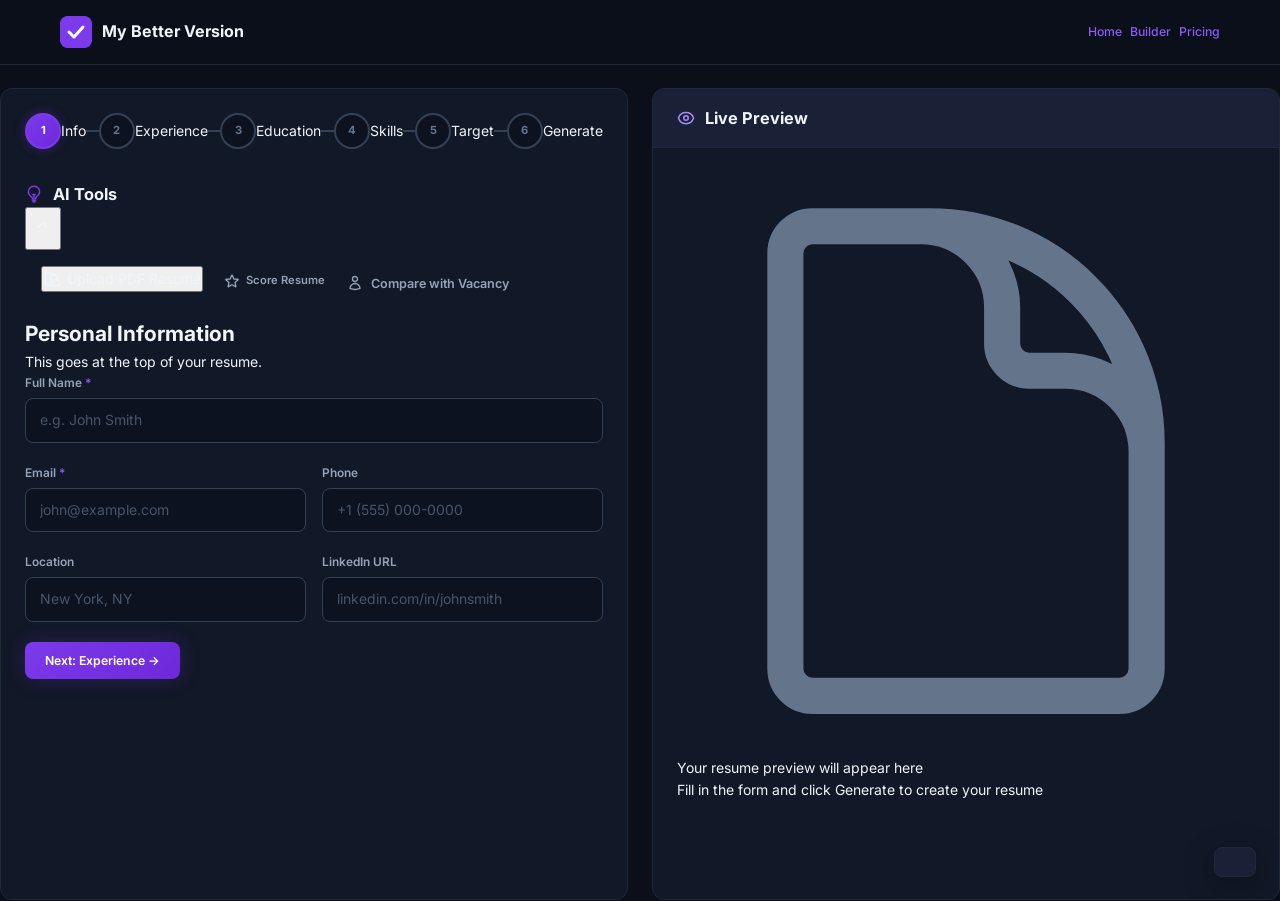
==== commit 149ea710: "Complete UI redesign: dark-mode SaaS design inspired by Upstream Dribbble shot - New CSS design syst" ====
--- a/templates/builder.html
+++ b/templates/builder.html
@@ -4,6 +4,7 @@
     <meta charset="UTF-8">
     <meta name="viewport" content="width=device-width, initial-scale=1.0">
     <title>Resume Builder — My Better Version</title>
+    <meta name="description" content="Build your AI-powered resume. Step-by-step builder with live preview and ATS optimization.">
     <link rel="stylesheet" href="/static/css/style.css">
     <link rel="preconnect" href="https://fonts.googleapis.com">
     <link rel="preconnect" href="https://fonts.gstatic.com" crossorigin>
@@ -11,24 +12,30 @@
 </head>
 <body class="builder-page">
 
-    <!-- Sticky Navbar -->
-    <nav class="navbar navbar-sticky">
+    <!-- Navbar -->
+    <nav class="navbar">
         <div class="container nav-container">
             <a href="/" class="nav-logo">
-                <svg class="logo-icon" viewBox="0 0 32 32" fill="none"><rect width="32" height="32" rx="8" fill="#6c5ce7"/><path d="M9 16L14 21L23 11" stroke="white" stroke-width="3" stroke-linecap="round" stroke-linejoin="round"/></svg>
+                <svg class="logo-icon" viewBox="0 0 32 32" fill="none"><rect width="32" height="32" rx="8" fill="#7C3AED"/><path d="M9 16L14 21L23 11" stroke="white" stroke-width="3" stroke-linecap="round" stroke-linejoin="round"/></svg>
                 <span>My Better Version</span>
             </a>
-            <div class="nav-links">
-                <a href="/" class="btn btn-ghost btn-sm">Home</a>
-                <a href="/pricing" class="btn btn-ghost btn-sm">Pricing</a>
-            </div>
+            <div class="nav-links" id="navLinks">
+                <a href="/">Home</a>
+                <a href="/builder">Builder</a>
+                <a href="/pricing">Pricing</a>
+            </div>
+            <button class="mobile-menu-btn" id="mobileMenuBtn" aria-label="Toggle menu">
+                <span></span><span></span><span></span>
+            </button>
         </div>
     </nav>
 
     <!-- Builder Layout -->
     <div class="builder-layout">
+
         <!-- Left Panel: Form -->
         <div class="builder-form-panel">
+
             <!-- Step Indicator -->
             <div class="step-indicator">
                 <div class="step-ind-item active" data-step="1">
@@ -58,472 +65,476 @@
                 <div class="step-ind-line"></div>
                 <div class="step-ind-item" data-step="6">
                     <div class="step-ind-circle">6</div>
-                    <span>Template</span>
+                    <span>Generate</span>
                 </div>
             </div>
 
             <!-- AI Tools Panel -->
             <div class="ai-tools-panel">
                 <div class="ai-tools-header">
-                    <h3>🤖 AI Tools</h3>
-                    <button class="btn-icon ai-tools-toggle" onclick="toggleAiTools()" title="Minimize">
-                        <svg viewBox="0 0 20 20" fill="currentColor" width="16" height="16"><path fill-rule="evenodd" d="M5.23 7.21a.75.75 0 011.06.02L10 11.168l3.71-3.938a.75.75 0 111.08 1.04l-4.25 4.5a.75.75 0 01-1.08 0l-4.25-4.5a.75.75 0 01.02-1.06z" clip-rule="evenodd"/></svg>
+                    <h3>
+                        <svg width="18" height="18" viewBox="0 0 24 24" fill="none" stroke="#7C3AED" stroke-width="2" stroke-linecap="round" stroke-linejoin="round" style="display:inline;vertical-align:-3px;margin-right:6px"><path d="M12 18v-5.25m0 0a6.01 6.01 0 0 0 1.5-.189m-1.5.189a6.01 6.01 0 0 1-1.5-.189m3.75 7.478a12.06 12.06 0 0 1-4.5 0m3.75 2.383a14.406 14.406 0 0 1-3 0M14.25 18v-.192c0-.983.658-1.823 1.508-2.316a7.5 7.5 0 1 0-7.517 0c.85.493 1.509 1.333 1.509 2.316V18"/></svg>
+                        AI Tools
+                    </h3>
+                    <button class="btn-icon" id="aiToolsToggle">
+                        <svg viewBox="0 0 24 24" fill="none" stroke="currentColor" stroke-width="2" stroke-linecap="round"><path d="m18 15-6-6-6 6"/></svg>
                     </button>
                 </div>
                 <div class="ai-tools-body" id="aiToolsBody">
-
-                    <!-- A) PDF Import -->
+                    <!-- PDF Upload -->
                     <div class="ai-tool-section">
                         <div class="pdf-upload-area">
-                            <input type="file" id="pdfFileInput" accept=".pdf" style="display:none">
-                            <button class="btn pdf-upload-btn" id="pdfUploadBtn" onclick="document.getElementById('pdfFileInput').click()">
-                                <svg viewBox="0 0 20 20" fill="currentColor" width="18" height="18"><path d="M10.75 2.75a.75.75 0 0 0-1.5 0v8.614L6.295 8.235a.75.75 0 1 0-1.09 1.03l4.25 4.5a.75.75 0 0 0 1.09 0l4.25-4.5a.75.75 0 0 0-1.09-1.03l-2.955 3.129V2.75Z"/><path d="M3.5 12.75a.75.75 0 0 0-1.5 0v2.5A2.75 2.75 0 0 0 4.75 18h10.5A2.75 2.75 0 0 0 18 15.25v-2.5a.75.75 0 0 0-1.5 0v2.5c0 .69-.56 1.25-1.25 1.25H4.75c-.69 0-1.25-.56-1.25-1.25v-2.5Z"/></svg>
+                            <input type="file" id="pdfFileInput" accept=".pdf" hidden>
+                            <button class="pdf-upload-btn" id="pdfUploadBtn">
+                                <svg width="18" height="18" viewBox="0 0 24 24" fill="none" stroke="currentColor" stroke-width="2" stroke-linecap="round" stroke-linejoin="round"><path d="M4.098 19.902a3.75 3.75 0 0 0 5.304 0l6.401-6.402M6.75 21A3.75 3.75 0 0 1 3 17.25V4.125C3 3.504 3.504 3 4.125 3h5.25c.621 0 1.125.504 1.125 1.125v4.072M6.75 21a3.75 3.75 0 0 0 3.75-3.75V8.197M6.75 21h13.125c.621 0 1.125-.504 1.125-1.125v-5.25c0-.621-.504-1.125-1.125-1.125h-4.072M10.5 8.197l2.88-2.88c.438-.439 1.15-.439 1.59 0l3.712 3.713c.44.44.44 1.152 0 1.59l-2.879 2.88M6.75 17.25h.008v.008H6.75v-.008Z"/></svg>
                                 Upload PDF Resume
                             </button>
                             <div class="pdf-upload-spinner" id="pdfSpinner" style="display:none">
-                                <div class="spinner" style="width:20px;height:20px;border-width:2px"></div>
-                                <span>Importing...</span>
-                            </div>
-                        </div>
-                    </div>
-
-                    <!-- B) Score Resume -->
+                                <div class="spinner" style="width:20px;height:20px;border-width:2px;margin:0"></div>
+                                <span>Parsing...</span>
+                            </div>
+                        </div>
+                    </div>
+
+                    <!-- Score Resume -->
                     <div class="ai-tool-section">
-                        <button class="btn btn-ghost score-btn" id="scoreResumeBtn" onclick="scoreResume()">
-                            📊 Score My Resume
+                        <button class="btn btn-ghost btn-sm score-btn" id="scoreResumeBtn">
+                            <svg width="16" height="16" viewBox="0 0 24 24" fill="none" stroke="currentColor" stroke-width="2" stroke-linecap="round" stroke-linejoin="round"><path d="M11.48 3.499a.562.562 0 0 1 1.04 0l2.125 5.111a.563.563 0 0 0 .475.345l5.518.442c.499.04.701.663.321.988l-4.204 3.602a.563.563 0 0 0-.182.557l1.285 5.385a.562.562 0 0 1-.84.61l-4.725-2.885a.562.562 0 0 0-.586 0L6.982 20.54a.562.562 0 0 1-.84-.61l1.285-5.386a.562.562 0 0 0-.182-.557l-4.204-3.602a.562.562 0 0 1 .321-.988l5.518-.442a.563.563 0 0 0 .475-.345L11.48 3.5Z"/></svg>
+                            Score Resume
                         </button>
                         <div class="score-btn-spinner" id="scoreSpinner" style="display:none">
-                            <div class="spinner" style="width:16px;height:16px;border-width:2px"></div>
-                            <span>Analyzing...</span>
-                        </div>
-                    </div>
-
-                    <!-- Score Panel (hidden by default) -->
+                            <div class="spinner" style="width:20px;height:20px;border-width:2px;margin:0"></div>
+                            <span>Scoring...</span>
+                        </div>
+                    </div>
+
+                    <!-- Score Panel -->
                     <div class="score-panel" id="scorePanel" style="display:none">
                         <div class="score-panel-header">
                             <h4>Resume Score</h4>
-                            <button class="btn-icon" onclick="document.getElementById('scorePanel').style.display='none'" title="Close">
-                                <svg viewBox="0 0 20 20" fill="currentColor" width="14" height="14"><path d="M6.28 5.22a.75.75 0 0 0-1.06 1.06L8.94 10l-3.72 3.72a.75.75 0 1 0 1.06 1.06L10 11.06l3.72 3.72a.75.75 0 1 0 1.06-1.06L11.06 10l3.72-3.72a.75.75 0 0 0-1.06-1.06L10 8.94 6.28 5.22Z"/></svg>
-                            </button>
                         </div>
                         <div class="score-circle-wrapper">
                             <div class="score-circle" id="scoreCircle">
-                                <svg viewBox="0 0 120 120" class="score-ring">
-                                    <circle cx="60" cy="60" r="54" fill="none" stroke="var(--color-border)" stroke-width="8"/>
-                                    <circle cx="60" cy="60" r="54" fill="none" stroke-width="8" stroke-linecap="round" class="score-ring-progress" id="scoreRingProgress" stroke-dasharray="339.29" stroke-dashoffset="339.29" transform="rotate(-90 60 60)"/>
+                                <svg class="score-ring" viewBox="0 0 120 120">
+                                    <circle cx="60" cy="60" r="50" fill="none" stroke="#1E293B" stroke-width="8"/>
+                                    <circle class="score-ring-progress" id="scoreRingProgress" cx="60" cy="60" r="50" fill="none" stroke="#10B981" stroke-width="8" stroke-linecap="round" stroke-dasharray="314.16" stroke-dashoffset="314.16" transform="rotate(-90 60 60)"/>
                                 </svg>
                                 <div class="score-number" id="scoreNumber">0</div>
                             </div>
                         </div>
-                        <div class="score-bars" id="scoreBars">
-                            <!-- Sub-scores rendered by JS -->
-                        </div>
-                        <div class="quick-wins" id="quickWins">
-                            <h4>⚡ Quick Wins</h4>
-                            <ul id="quickWinsList"></ul>
-                        </div>
+                        <div class="score-bars" id="scoreBars"></div>
+                        <div class="quick-wins" id="quickWinsList"></div>
                         <div class="score-details" id="scoreDetails" style="display:none">
                             <h4 id="scoreDetailsTitle">Details</h4>
                             <ul id="scoreDetailsList"></ul>
                         </div>
                     </div>
 
-                    <!-- C) Vacancy Comparison -->
+                    <!-- Vacancy Toggle -->
                     <div class="ai-tool-section">
-                        <button class="btn btn-ghost vacancy-toggle" onclick="toggleVacancyPanel()">
-                            🎯 Match Against Job Vacancy
+                        <button class="btn btn-ghost btn-sm vacancy-toggle" id="vacancyToggle">
+                            <svg width="16" height="16" viewBox="0 0 24 24" fill="none" stroke="currentColor" stroke-width="2" stroke-linecap="round" stroke-linejoin="round"><path d="M15.75 6a3.75 3.75 0 1 1-7.5 0 3.75 3.75 0 0 1 7.5 0Z"/><path d="M4.501 20.118a7.5 7.5 0 0 1 14.998 0A17.933 17.933 0 0 1 12 21.75c-2.676 0-5.216-.584-7.499-1.632Z"/></svg>
+                            Compare with Vacancy
                         </button>
-                        <div class="vacancy-panel" id="vacancyPanel" style="display:none">
-                            <div class="form-group">
-                                <label for="vacancyText">Paste Job Description / Vacancy</label>
-                                <textarea id="vacancyText" rows="5" placeholder="Paste the full job description here..."></textarea>
-                            </div>
-                            <button class="btn btn-primary btn-block" id="compareBtn" onclick="compareVacancy()">
-                                Compare Resume
-                            </button>
-                            <div class="compare-spinner" id="compareSpinner" style="display:none">
-                                <div class="spinner" style="width:16px;height:16px;border-width:2px"></div>
-                                <span>Comparing...</span>
-                            </div>
-
-                            <!-- Match Results -->
-                            <div class="match-result" id="matchResult" style="display:none">
-                                <div class="match-score-row">
-                                    <div class="match-score-circle" id="matchScoreCircle">
-                                        <span id="matchScoreNumber">0</span>
-                                    </div>
-                                    <div class="match-ats">
-                                        <div class="match-ats-label">ATS Pass Probability</div>
-                                        <div class="match-ats-value" id="matchAtsValue">0%</div>
-                                    </div>
-                                </div>
-
-                                <div class="match-section">
-                                    <h4>🔑 Keywords</h4>
-                                    <div class="keyword-group">
-                                        <span class="keyword-group-label matching">Matching:</span>
-                                        <div class="keyword-tags" id="keywordsMatching"></div>
-                                    </div>
-                                    <div class="keyword-group">
-                                        <span class="keyword-group-label missing">Missing:</span>
-                                        <div class="keyword-tags" id="keywordsMissing"></div>
-                                    </div>
-                                    <div class="keyword-group">
-                                        <span class="keyword-group-label optional">Optional:</span>
-                                        <div class="keyword-tags" id="keywordsOptional"></div>
-                                    </div>
-                                </div>
-
-                                <div class="match-section">
-                                    <h4>🛠 Skills Match</h4>
-                                    <div class="keyword-group">
-                                        <span class="keyword-group-label matching">Matched:</span>
-                                        <div class="keyword-tags" id="skillsMatched"></div>
-                                    </div>
-                                    <div class="keyword-group">
-                                        <span class="keyword-group-label missing">Missing:</span>
-                                        <div class="keyword-tags" id="skillsMissing"></div>
-                                    </div>
-                                    <div class="keyword-group">
-                                        <span class="keyword-group-label optional">Transferable:</span>
-                                        <div class="keyword-tags" id="skillsTransferable"></div>
-                                    </div>
-                                </div>
-
-                                <div class="match-section">
-                                    <h4>📋 Priority Improvements</h4>
-                                    <ul id="improvementList" class="improvement-list"></ul>
-                                </div>
-
-                                <!-- D) Walkthrough -->
-                                <button class="btn btn-primary btn-block walkthrough-btn" id="walkthroughBtn" onclick="generateWalkthrough()">
-                                    🚀 Get Optimization Plan
-                                </button>
-                                <div class="walkthrough-spinner" id="walkthroughSpinner" style="display:none">
-                                    <div class="spinner" style="width:16px;height:16px;border-width:2px"></div>
-                                    <span>Building plan...</span>
-                                </div>
-                            </div>
-
-                            <!-- Walkthrough Results -->
-                            <div class="walkthrough-result" id="walkthroughResult" style="display:none">
-                                <div class="walkthrough-score-flow">
-                                    <div class="ws-current">
-                                        <div class="ws-score-label">Current Score</div>
-                                        <div class="ws-score-value" id="wsCurrentScore">0</div>
-                                    </div>
-                                    <div class="ws-arrow">→</div>
-                                    <div class="ws-projected">
-                                        <div class="ws-score-label">Projected Score</div>
-                                        <div class="ws-score-value" id="wsProjectedScore">0</div>
-                                    </div>
-                                </div>
-
-                                <div class="walkthrough-steps" id="walkthroughSteps">
-                                    <!-- Step cards rendered by JS -->
-                                </div>
-
-                                <div class="walkthrough-extra">
-                                    <div class="wt-section">
-                                        <h4>💬 Key Phrases to Use</h4>
-                                        <div class="keyword-tags" id="keyPhrases"></div>
-                                    </div>
-                                    <div class="wt-section">
-                                        <h4>💪 Power Words</h4>
-                                        <div class="keyword-tags" id="powerWords"></div>
-                                    </div>
-                                </div>
-                            </div>
-                        </div>
-                    </div>
-
+                    </div>
+
+                    <!-- Vacancy Panel -->
+                    <div class="vacancy-panel" id="vacancyPanel" style="display:none">
+                        <div class="form-group">
+                            <textarea id="vacancyText" placeholder="Paste the job description here..." rows="5"></textarea>
+                        </div>
+                        <button class="btn btn-ghost btn-sm" id="compareBtn">
+                            <svg width="16" height="16" viewBox="0 0 24 24" fill="none" stroke="currentColor" stroke-width="2" stroke-linecap="round" stroke-linejoin="round"><path d="M16.036 8.038a7.5 7.5 0 0 1 0 7.924M18.364 5.64a12 12 0 0 1 0 12.72M8.964 15.962a7.5 7.5 0 0 1 0-7.924M6.636 18.36a12 12 0 0 1 0-12.72"/></svg>
+                            Compare
+                        </button>
+                        <div class="compare-spinner" id="compareSpinner" style="display:none">
+                            <div class="spinner" style="width:20px;height:20px;border-width:2px;margin:0"></div>
+                            <span>Analyzing...</span>
+                        </div>
+                        <div class="match-result" id="matchResult" style="display:none">
+                            <div class="match-score-row">
+                                <div class="match-score-circle" id="matchScoreCircle">
+                                    <span id="matchScoreNumber">0</span>
+                                </div>
+                                <div class="match-ats">
+                                    <span class="match-ats-label">ATS Match</span>
+                                    <span class="match-ats-value" id="matchAtsValue">0%</span>
+                                </div>
+                            </div>
+                            <div class="match-section">
+                                <h4>Keywords</h4>
+                                <div class="keyword-group">
+                                    <span class="keyword-group-label matching">Matching</span>
+                                    <div class="keyword-tags" id="keywordsMatching"></div>
+                                </div>
+                                <div class="keyword-group">
+                                    <span class="keyword-group-label missing">Missing</span>
+                                    <div class="keyword-tags" id="keywordsMissing"></div>
+                                </div>
+                                <div class="keyword-group">
+                                    <span class="keyword-group-label optional">Optional</span>
+                                    <div class="keyword-tags" id="keywordsOptional"></div>
+                                </div>
+                            </div>
+                            <div class="match-section">
+                                <h4>Skills</h4>
+                                <div class="keyword-group">
+                                    <span class="keyword-group-label matching">Matched</span>
+                                    <div class="keyword-tags" id="skillsMatched"></div>
+                                </div>
+                                <div class="keyword-group">
+                                    <span class="keyword-group-label missing">Missing</span>
+                                    <div class="keyword-tags" id="skillsMissing"></div>
+                                </div>
+                                <div class="keyword-group">
+                                    <span class="keyword-group-label optional">Transferable</span>
+                                    <div class="keyword-tags" id="skillsTransferable"></div>
+                                </div>
+                            </div>
+                            <div class="match-section">
+                                <h4>Suggested Improvements</h4>
+                                <ul class="improvement-list" id="improvementList"></ul>
+                            </div>
+                        </div>
+
+                        <button class="btn btn-primary btn-sm btn-block walkthrough-btn" id="walkthroughBtn" style="margin-top:8px">
+                            <svg width="16" height="16" viewBox="0 0 24 24" fill="none" stroke="currentColor" stroke-width="2" stroke-linecap="round" stroke-linejoin="round"><path d="M15.59 14.37a6 6 0 0 1-5.84 7.38v-4.8m5.84-2.58a14.98 14.98 0 0 0 6.16-12.12A14.98 14.98 0 0 0 9.631 8.41m5.96 5.96a14.926 14.926 0 0 1-5.841 2.58m-.119-8.54a6 6 0 0 0-7.381 5.84h4.8m2.581-5.84a14.927 14.927 0 0 0-2.58 5.84m2.699 2.7c-.103.021-.207.041-.311.06a15.09 15.09 0 0 1-2.448-2.448 14.9 14.9 0 0 1 .06-.312m-2.24 2.39a4.493 4.493 0 0 0-1.757 4.306 4.493 4.493 0 0 0 4.306-1.758M16.5 9a1.5 1.5 0 1 1-3 0 1.5 1.5 0 0 1 3 0Z"/></svg>
+                            Generate Walkthrough
+                        </button>
+                        <div class="walkthrough-spinner" id="walkthroughSpinner" style="display:none">
+                            <div class="spinner" style="width:20px;height:20px;border-width:2px;margin:0"></div>
+                            <span>Generating walkthrough...</span>
+                        </div>
+                        <div class="walkthrough-result" id="walkthroughResult" style="display:none">
+                            <div class="walkthrough-score-flow">
+                                <div class="ws-current">
+                                    <div class="ws-score-label">Current Score</div>
+                                    <div class="ws-score-value" id="wsCurrentScore">0</div>
+                                </div>
+                                <div class="ws-arrow">→</div>
+                                <div class="ws-projected">
+                                    <div class="ws-score-label">Projected Score</div>
+                                    <div class="ws-score-value" id="wsProjectedScore">0</div>
+                                </div>
+                            </div>
+                            <div class="walkthrough-steps" id="walkthroughSteps"></div>
+                            <div class="walkthrough-extra" id="walkthroughExtra" style="display:none">
+                                <div class="wt-section">
+                                    <h4>🔑 Key Phrases to Include</h4>
+                                    <div class="keyword-tags" id="keyPhrases"></div>
+                                </div>
+                                <div class="wt-section">
+                                    <h4>⚡ Power Words</h4>
+                                    <div class="keyword-tags" id="powerWords"></div>
+                                </div>
+                            </div>
+                        </div>
+                    </div>
                 </div>
             </div>
 
             <!-- Step 1: Personal Info -->
-            <div class="form-step active" id="step-1">
+            <div class="form-step active" id="step-1" data-step="1">
                 <div class="form-step-header">
                     <h2>Personal Information</h2>
-                    <p>Let's start with the basics. This information goes at the top of your resume.</p>
+                    <p>This goes at the top of your resume.</p>
                 </div>
                 <div class="form-group">
-                    <label for="fullName">Full Name *</label>
-                    <input type="text" id="fullName" name="fullName" placeholder="John Doe" required>
+                    <label for="fullName">Full Name <span class="accent">*</span></label>
+                    <input type="text" id="fullName" placeholder="e.g. John Smith">
                 </div>
                 <div class="form-row">
                     <div class="form-group">
-                        <label for="email">Email *</label>
-                        <input type="email" id="email" name="email" placeholder="john@example.com" required>
+                        <label for="email">Email <span class="accent">*</span></label>
+                        <input type="email" id="email" placeholder="john@example.com">
                     </div>
                     <div class="form-group">
                         <label for="phone">Phone</label>
-                        <input type="tel" id="phone" name="phone" placeholder="+1 (555) 000-0000">
+                        <input type="tel" id="phone" placeholder="+1 (555) 000-0000">
                     </div>
                 </div>
                 <div class="form-row">
                     <div class="form-group">
                         <label for="location">Location</label>
-                        <input type="text" id="location" name="location" placeholder="San Francisco, CA">
+                        <input type="text" id="location" placeholder="New York, NY">
                     </div>
                     <div class="form-group">
-                        <label for="linkedin">LinkedIn</label>
-                        <input type="url" id="linkedin" name="linkedin" placeholder="linkedin.com/in/johndoe">
+                        <label for="linkedin">LinkedIn URL</label>
+                        <input type="url" id="linkedin" placeholder="linkedin.com/in/johnsmith">
                     </div>
                 </div>
                 <div class="form-actions">
                     <div></div>
-                    <button class="btn btn-primary" onclick="nextStep()">Continue →</button>
-                </div>
-            </div>
-
-            <!-- Step 2: Work Experience -->
-            <div class="form-step" id="step-2">
+                    <button class="btn btn-primary" onclick="App.nextStep()">Next: Experience →</button>
+                </div>
+            </div>
+
+            <!-- Step 2: Experience -->
+            <div class="form-step" id="step-2" data-step="2">
                 <div class="form-step-header">
                     <h2>Work Experience</h2>
-                    <p>Add your most recent positions. Focus on achievements and impact.</p>
+                    <p>Add relevant positions with measurable achievements.</p>
                 </div>
                 <div id="experienceEntries">
-                    <div class="entry-card" data-entry="experience-0">
+                    <div class="entry-card">
                         <div class="entry-header">
                             <span class="entry-title">Position 1</span>
-                            <button class="btn-icon btn-remove-entry" onclick="removeEntry(this)" title="Remove" style="visibility:hidden">
-                                <svg viewBox="0 0 20 20" fill="currentColor"><path fill-rule="evenodd" d="M4.257 4.757a.75.75 0 0 1 1.043-.216l12 9a.75.75 0 0 1-.827 1.252l-12-9a.75.75 0 0 1-.216-1.036Zm8.03 5.47a.75.75 0 0 1 .827-.208l3 1.5a.75.75 0 1 1-.671 1.342l-3-1.5a.75.75 0 0 1-.156-1.134Z" clip-rule="evenodd"/></svg>
+                            <button class="btn-icon btn-remove-entry" onclick="App.removeEntry(this, 'experience')">
+                                <svg viewBox="0 0 24 24" fill="none" stroke="currentColor" stroke-width="2" stroke-linecap="round"><path d="M18 6 6 18"/><path d="m6 6 12 12"/></svg>
                             </button>
                         </div>
                         <div class="form-row">
                             <div class="form-group">
+                                <label>Job Title</label>
+                                <input type="text" name="jobTitle" placeholder="e.g. Senior Developer">
+                            </div>
+                            <div class="form-group">
                                 <label>Company</label>
-                                <input type="text" name="company" placeholder="Acme Inc.">
-                            </div>
-                            <div class="form-group">
-                                <label>Job Title</label>
-                                <input type="text" name="jobTitle" placeholder="Software Engineer">
+                                <input type="text" name="company" placeholder="e.g. Google">
                             </div>
                         </div>
                         <div class="form-row">
                             <div class="form-group">
                                 <label>Start Date</label>
-                                <input type="text" name="startDate" placeholder="Jan 2022">
+                                <input type="text" name="startDate" placeholder="e.g. Jan 2020">
                             </div>
                             <div class="form-group">
                                 <label>End Date</label>
-                                <input type="text" name="endDate" placeholder="Present">
+                                <input type="text" name="endDate" placeholder="e.g. Present">
                             </div>
                         </div>
                         <div class="form-group">
-                            <label>Description</label>
-                            <textarea name="description" rows="4" placeholder="Describe your key responsibilities and achievements..."></textarea>
-                        </div>
-                    </div>
-                </div>
-                <button class="btn btn-add-entry" onclick="addExperience()">
-                    <svg viewBox="0 0 20 20" fill="currentColor"><path d="M10.75 4.75a.75.75 0 0 0-1.5 0v4.5h-4.5a.75.75 0 0 0 0 1.5h4.5v4.5a.75.75 0 0 0 1.5 0v-4.5h4.5a.75.75 0 0 0 0-1.5h-4.5v-4.5Z"/></svg>
+                            <label>Description / Bullet Points</label>
+                            <textarea name="description" rows="4" placeholder="Describe your responsibilities and achievements, one per line..."></textarea>
+                        </div>
+                    </div>
+                </div>
+                <button class="btn-add-entry" onclick="App.addExperience()">
+                    <svg viewBox="0 0 24 24" fill="none" stroke="currentColor" stroke-width="2" stroke-linecap="round"><path d="M12 5v14m-7-7h14"/></svg>
                     Add Another Position
                 </button>
                 <div class="form-actions">
-                    <button class="btn btn-ghost" onclick="prevStep()">← Back</button>
-                    <button class="btn btn-primary" onclick="nextStep()">Continue →</button>
+                    <button class="btn btn-ghost" onclick="App.prevStep()">← Back</button>
+                    <button class="btn btn-primary" onclick="App.nextStep()">Next: Education →</button>
                 </div>
             </div>
 
             <!-- Step 3: Education -->
-            <div class="form-step" id="step-3">
+            <div class="form-step" id="step-3" data-step="3">
                 <div class="form-step-header">
                     <h2>Education</h2>
-                    <p>Add your educational background, starting with the most recent.</p>
+                    <p>Add degrees, certifications, and relevant coursework.</p>
                 </div>
                 <div id="educationEntries">
-                    <div class="entry-card" data-entry="education-0">
+                    <div class="entry-card">
                         <div class="entry-header">
                             <span class="entry-title">Education 1</span>
-                            <button class="btn-icon btn-remove-entry" onclick="removeEntry(this)" title="Remove" style="visibility:hidden">
-                                <svg viewBox="0 0 20 20" fill="currentColor"><path d="M6.28 5.22a.75.75 0 0 0-1.06 1.06L8.94 10l-3.72 3.72a.75.75 0 1 0 1.06 1.06L10 11.06l3.72 3.72a.75.75 0 1 0 1.06-1.06L11.06 10l3.72-3.72a.75.75 0 0 0-1.06-1.06L10 8.94 6.28 5.22Z"/></svg>
+                            <button class="btn-icon btn-remove-entry" onclick="App.removeEntry(this, 'education')">
+                                <svg viewBox="0 0 24 24" fill="none" stroke="currentColor" stroke-width="2" stroke-linecap="round"><path d="M18 6 6 18"/><path d="m6 6 12 12"/></svg>
                             </button>
                         </div>
                         <div class="form-row">
                             <div class="form-group">
-                                <label>School / University</label>
-                                <input type="text" name="school" placeholder="Stanford University">
+                                <label>School</label>
+                                <input type="text" name="school" placeholder="e.g. MIT">
                             </div>
                             <div class="form-group">
                                 <label>Degree</label>
-                                <input type="text" name="degree" placeholder="B.S. Computer Science">
+                                <input type="text" name="degree" placeholder="e.g. B.S. Computer Science">
                             </div>
                         </div>
                         <div class="form-row">
                             <div class="form-group">
                                 <label>Start Date</label>
-                                <input type="text" name="startDate" placeholder="Sep 2018">
+                                <input type="text" name="startDate" placeholder="e.g. 2016">
                             </div>
                             <div class="form-group">
                                 <label>End Date</label>
-                                <input type="text" name="endDate" placeholder="Jun 2022">
+                                <input type="text" name="endDate" placeholder="e.g. 2020">
                             </div>
                         </div>
                         <div class="form-group">
-                            <label>GPA (optional)</label>
-                            <input type="text" name="gpa" placeholder="3.8 / 4.0">
-                        </div>
-                    </div>
-                </div>
-                <button class="btn btn-add-entry" onclick="addEducation()">
-                    <svg viewBox="0 0 20 20" fill="currentColor"><path d="M10.75 4.75a.75.75 0 0 0-1.5 0v4.5h-4.5a.75.75 0 0 0 0 1.5h4.5v4.5a.75.75 0 0 0 1.5 0v-4.5h4.5a.75.75 0 0 0 0-1.5h-4.5v-4.5Z"/></svg>
-                    Add Another Education
+                            <label>GPA / Additional Info</label>
+                            <input type="text" name="gpa" placeholder="e.g. GPA: 3.8/4.0, Magna Cum Laude">
+                        </div>
+                    </div>
+                </div>
+                <button class="btn-add-entry" onclick="App.addEducation()">
+                    <svg viewBox="0 0 24 24" fill="none" stroke="currentColor" stroke-width="2" stroke-linecap="round"><path d="M12 5v14m-7-7h14"/></svg>
+                    Add Education
                 </button>
                 <div class="form-actions">
-                    <button class="btn btn-ghost" onclick="prevStep()">← Back</button>
-                    <button class="btn btn-primary" onclick="nextStep()">Continue →</button>
+                    <button class="btn btn-ghost" onclick="App.prevStep()">← Back</button>
+                    <button class="btn btn-primary" onclick="App.nextStep()">Next: Skills →</button>
                 </div>
             </div>
 
             <!-- Step 4: Skills -->
-            <div class="form-step" id="step-4">
+            <div class="form-step" id="step-4" data-step="4">
                 <div class="form-step-header">
                     <h2>Skills</h2>
-                    <p>Type a skill and press Enter to add it. Add as many as relevant.</p>
+                    <p>Add technical and soft skills. Type and press Enter to add.</p>
                 </div>
                 <div class="form-group">
-                    <label>Add Skills</label>
-                    <div class="tag-input-wrapper">
+                    <label>Skills</label>
+                    <div class="tag-input-wrapper" id="tagInputWrapper">
                         <div class="tag-list" id="skillTags"></div>
                         <input type="text" id="skillInput" placeholder="Type a skill and press Enter...">
                     </div>
                 </div>
                 <div class="skill-suggestions">
-                    <span class="suggestion-label">Suggestions:</span>
-                    <button class="suggestion-chip" onclick="addSuggestion(this)">JavaScript</button>
-                    <button class="suggestion-chip" onclick="addSuggestion(this)">Python</button>
-                    <button class="suggestion-chip" onclick="addSuggestion(this)">React</button>
-                    <button class="suggestion-chip" onclick="addSuggestion(this)">Node.js</button>
-                    <button class="suggestion-chip" onclick="addSuggestion(this)">SQL</button>
-                    <button class="suggestion-chip" onclick="addSuggestion(this)">AWS</button>
-                    <button class="suggestion-chip" onclick="addSuggestion(this)">Docker</button>
-                    <button class="suggestion-chip" onclick="addSuggestion(this)">Git</button>
-                    <button class="suggestion-chip" onclick="addSuggestion(this)">Agile</button>
-                    <button class="suggestion-chip" onclick="addSuggestion(this)">Leadership</button>
-                    <button class="suggestion-chip" onclick="addSuggestion(this)">Communication</button>
-                    <button class="suggestion-chip" onclick="addSuggestion(this)">Problem Solving</button>
+                    <span class="suggestion-label">Popular:</span>
+                    <button class="suggestion-chip" onclick="App.addSuggestedSkill(this)">JavaScript</button>
+                    <button class="suggestion-chip" onclick="App.addSuggestedSkill(this)">Python</button>
+                    <button class="suggestion-chip" onclick="App.addSuggestedSkill(this)">React</button>
+                    <button class="suggestion-chip" onclick="App.addSuggestedSkill(this)">SQL</button>
+                    <button class="suggestion-chip" onclick="App.addSuggestedSkill(this)">Leadership</button>
+                    <button class="suggestion-chip" onclick="App.addSuggestedSkill(this)">Communication</button>
                 </div>
                 <div class="form-actions">
-                    <button class="btn btn-ghost" onclick="prevStep()">← Back</button>
-                    <button class="btn btn-primary" onclick="nextStep()">Continue →</button>
-                </div>
-            </div>
-
-            <!-- Step 5: Job Target -->
-            <div class="form-step" id="step-5">
+                    <button class="btn btn-ghost" onclick="App.prevStep()">← Back</button>
+                    <button class="btn btn-primary" onclick="App.nextStep()">Next: Target →</button>
+                </div>
+            </div>
+
+            <!-- Step 5: Target Job -->
+            <div class="form-step" id="step-5" data-step="5">
                 <div class="form-step-header">
-                    <h2>Job Target</h2>
-                    <p>Tell us about the job you're applying for so we can tailor your resume.</p>
+                    <h2>Target Job</h2>
+                    <p>We'll tailor your resume for this specific role.</p>
                 </div>
                 <div class="form-group">
-                    <label for="targetJob">Target Job Title *</label>
-                    <input type="text" id="targetJob" name="targetJob" placeholder="Senior Software Engineer" required>
+                    <label for="targetJob">Job Title</label>
+                    <input type="text" id="targetJob" placeholder="e.g. Senior Frontend Developer">
                 </div>
                 <div class="form-row">
                     <div class="form-group">
                         <label for="industry">Industry</label>
-                        <input type="text" id="industry" name="industry" placeholder="Technology">
+                        <input type="text" id="industry" placeholder="e.g. Technology / SaaS">
                     </div>
                     <div class="form-group">
                         <label for="yearsExperience">Years of Experience</label>
-                        <input type="text" id="yearsExperience" name="yearsExperience" placeholder="5">
+                        <input type="text" id="yearsExperience" placeholder="e.g. 5+">
                     </div>
                 </div>
                 <div class="form-group">
                     <label for="jobDescription">Job Description (optional)</label>
-                    <textarea id="jobDescription" name="jobDescription" rows="4" placeholder="Paste the job description here for better AI optimization..."></textarea>
+                    <textarea id="jobDescription" rows="6" placeholder="Paste the job description here for tailored optimization..."></textarea>
                 </div>
                 <div class="form-actions">
-                    <button class="btn btn-ghost" onclick="prevStep()">← Back</button>
-                    <button class="btn btn-primary" onclick="nextStep()">Continue →</button>
-                </div>
-            </div>
-
-            <!-- Step 6: Template Selection -->
-            <div class="form-step" id="step-6">
+                    <button class="btn btn-ghost" onclick="App.prevStep()">← Back</button>
+                    <button class="btn btn-primary" onclick="App.nextStep()">Next: Generate →</button>
+                </div>
+            </div>
+
+            <!-- Step 6: Generate -->
+            <div class="form-step" id="step-6" data-step="6">
                 <div class="form-step-header">
-                    <h2>Choose a Template</h2>
-                    <p>Select a design that matches your style. You can always change it later.</p>
-                </div>
+                    <h2>Generate Resume</h2>
+                    <p>Choose a template and let AI craft your perfect resume.</p>
+                </div>
+
                 <div class="template-grid">
-                    <div class="template-card" data-template="modern" onclick="selectTemplate('modern')">
+                    <div class="template-card selected" data-template="modern" onclick="App.selectTemplate(this)">
                         <div class="template-preview template-modern">
-                            <div class="tp-header"><div class="tp-name">Jane Smith</div><div class="tp-title">Software Engineer</div></div>
-                            <div class="tp-body"><div class="tp-line"></div><div class="tp-line short"></div><div class="tp-section"><div class="tp-line"></div><div class="tp-line short"></div><div class="tp-line"></div></div></div>
+                            <div class="tp-header">
+                                <div class="tp-name">John Smith</div>
+                                <div class="tp-title">Senior Developer</div>
+                            </div>
+                            <div class="tp-body">
+                                <div class="tp-section"><div class="tp-line"></div><div class="tp-line"></div><div class="tp-line short"></div></div>
+                                <div class="tp-section"><div class="tp-line"></div><div class="tp-line"></div></div>
+                            </div>
                         </div>
                         <div class="template-label">
                             <input type="radio" name="template" value="modern" checked>
-                            <span>Modern</span>
-                            <span class="template-badge">Recommended</span>
-                        </div>
-                    </div>
-                    <div class="template-card" data-template="classic" onclick="selectTemplate('classic')">
+                            Modern
+                        </div>
+                    </div>
+                    <div class="template-card" data-template="classic" onclick="App.selectTemplate(this)">
                         <div class="template-preview template-classic">
-                            <div class="tp-header"><div class="tp-name">Jane Smith</div><div class="tp-title">Software Engineer</div></div>
-                            <div class="tp-body"><div class="tp-line"></div><div class="tp-line short"></div><div class="tp-section"><div class="tp-line"></div><div class="tp-line short"></div><div class="tp-line"></div></div></div>
+                            <div class="tp-header">
+                                <div class="tp-name">John Smith</div>
+                                <div class="tp-title">Senior Developer</div>
+                            </div>
+                            <div class="tp-body">
+                                <div class="tp-section"><div class="tp-line"></div><div class="tp-line"></div><div class="tp-line short"></div></div>
+                                <div class="tp-section"><div class="tp-line"></div><div class="tp-line"></div></div>
+                            </div>
                         </div>
                         <div class="template-label">
                             <input type="radio" name="template" value="classic">
-                            <span>Classic</span>
-                        </div>
-                    </div>
-                    <div class="template-card" data-template="minimal" onclick="selectTemplate('minimal')">
+                            Classic
+                            <span class="pro-badge">PRO</span>
+                        </div>
+                    </div>
+                    <div class="template-card" data-template="minimal" onclick="App.selectTemplate(this)">
                         <div class="template-preview template-minimal">
-                            <div class="tp-header"><div class="tp-name">Jane Smith</div><div class="tp-title">Software Engineer</div></div>
-                            <div class="tp-body"><div class="tp-line"></div><div class="tp-line short"></div><div class="tp-section"><div class="tp-line"></div><div class="tp-line short"></div><div class="tp-line"></div></div></div>
+                            <div class="tp-header">
+                                <div class="tp-name">John Smith</div>
+                                <div class="tp-title">Senior Developer</div>
+                            </div>
+                            <div class="tp-body">
+                                <div class="tp-section"><div class="tp-line"></div><div class="tp-line"></div><div class="tp-line short"></div></div>
+                                <div class="tp-section"><div class="tp-line"></div><div class="tp-line"></div></div>
+                            </div>
                         </div>
                         <div class="template-label">
                             <input type="radio" name="template" value="minimal">
-                            <span>Minimal</span>
-                            <span class="pro-badge">Pro</span>
-                        </div>
-                    </div>
-                </div>
+                            Minimal
+                            <span class="pro-badge">PRO</span>
+                        </div>
+                    </div>
+                </div>
+
+                <button class="btn btn-primary btn-lg btn-block btn-generate" id="generateBtn" onclick="App.generateResume()">
+                    <svg width="20" height="20" viewBox="0 0 24 24" fill="none" stroke="currentColor" stroke-width="2" stroke-linecap="round" stroke-linejoin="round"><path d="M12 18v-5.25m0 0a6.01 6.01 0 0 0 1.5-.189m-1.5.189a6.01 6.01 0 0 1-1.5-.189m3.75 7.478a12.06 12.06 0 0 1-4.5 0m3.75 2.383a14.406 14.406 0 0 1-3 0M14.25 18v-.192c0-.983.658-1.823 1.508-2.316a7.5 7.5 0 1 0-7.517 0c.85.493 1.509 1.333 1.509 2.316V18"/></svg>
+                    Generate My Resume
+                </button>
                 <div class="form-actions">
-                    <button class="btn btn-ghost" onclick="prevStep()">← Back</button>
-                    <button class="btn btn-primary btn-generate" id="generateBtn" onclick="generateResume()">
-                        <svg viewBox="0 0 20 20" fill="currentColor"><path d="M10.75 4.75a.75.75 0 0 0-1.5 0v4.5h-4.5a.75.75 0 0 0 0 1.5h4.5v4.5a.75.75 0 0 0 1.5 0v-4.5h4.5a.75.75 0 0 0 0-1.5h-4.5v-4.5Z"/></svg>
-                        Generate Resume
-                    </button>
-                </div>
-            </div>
-        </div>
+                    <button class="btn btn-ghost" onclick="App.prevStep()">← Back</button>
+                    <div></div>
+                </div>
+            </div>
+
+        </div><!-- end builder-form-panel -->
 
         <!-- Right Panel: Preview -->
         <div class="builder-preview-panel">
             <div class="preview-header">
-                <h3>Resume Preview</h3>
-                <div class="preview-actions" id="previewActions" style="display:none">
-                    <button class="btn btn-primary btn-sm" id="downloadPdfBtn" onclick="downloadPDF()">
-                        <svg viewBox="0 0 20 20" fill="currentColor"><path d="M10.75 2.75a.75.75 0 0 0-1.5 0v8.614L6.295 8.235a.75.75 0 1 0-1.09 1.03l4.25 4.5a.75.75 0 0 0 1.09 0l4.25-4.5a.75.75 0 0 0-1.09-1.03l-2.955 3.129V2.75Z"/><path d="M3.5 12.75a.75.75 0 0 0-1.5 0v2.5A2.75 2.75 0 0 0 4.75 18h10.5A2.75 2.75 0 0 0 18 15.25v-2.5a.75.75 0 0 0-1.5 0v2.5c0 .69-.56 1.25-1.25 1.25H4.75c-.69 0-1.25-.56-1.25-1.25v-2.5Z"/></svg>
+                <h3>
+                    <svg width="18" height="18" viewBox="0 0 24 24" fill="none" stroke="#A78BFA" stroke-width="2" stroke-linecap="round" stroke-linejoin="round" style="display:inline;vertical-align:-3px;margin-right:6px"><path d="M2.036 12.322a1.012 1.012 0 0 1 0-.639C3.423 7.51 7.36 4.5 12 4.5c4.638 0 8.573 3.007 9.963 7.178.07.207.07.431 0 .639C20.577 16.49 16.64 19.5 12 19.5c-4.638 0-8.573-3.007-9.963-7.178Z"/><path d="M15 12a3 3 0 1 1-6 0 3 3 0 0 1 6 0Z"/></svg>
+                    Live Preview
+                </h3>
+                <div class="preview-actions" id="previewActions">
+                    <button class="btn btn-primary btn-sm" id="downloadPdfBtn" style="display:none" onclick="App.downloadPdf()">
+                        <svg width="16" height="16" viewBox="0 0 24 24" fill="none" stroke="currentColor" stroke-width="2" stroke-linecap="round" stroke-linejoin="round"><path d="M3 16.5v2.25A2.25 2.25 0 0 0 5.25 21h13.5A2.25 2.25 0 0 0 21 18.75V16.5M16.5 12 12 16.5m0 0L7.5 12m4.5 4.5V3"/></svg>
                         Download PDF
                     </button>
                 </div>
             </div>
             <div class="preview-content" id="resumePreview">
-                <!-- Live preview or AI-generated resume appears here -->
                 <div class="preview-placeholder">
-                    <svg viewBox="0 0 48 48" fill="none" stroke="currentColor" stroke-width="1.5">
-                        <path d="M6 8h36v32H6z" stroke-linecap="round" stroke-linejoin="round"/>
-                        <path d="M14 18h20M14 24h16M14 30h12" stroke-linecap="round"/>
+                    <svg viewBox="0 0 24 24" fill="none" stroke="#64748B" stroke-width="1.5">
+                        <path d="M19.5 14.25v-2.625a3.375 3.375 0 0 0-3.375-3.375h-1.5A1.125 1.125 0 0 1 13.5 7.125v-1.5a3.375 3.375 0 0 0-3.375-3.375H8.25m2.25 0H5.625c-.621 0-1.125.504-1.125 1.125v17.25c0 .621.504 1.125 1.125 1.125h12.75c.621 0 1.125-.504 1.125-1.125V11.25a9 9 0 0 0-9-9Z"/>
                     </svg>
-                    <p>Fill in your details to see a live preview of your resume.</p>
-                    <p class="preview-hint">Your AI-generated resume will appear here after completing all steps.</p>
-                </div>
-            </div>
-        </div>
-    </div>
+                    <p>Your resume preview will appear here</p>
+                    <p class="preview-hint">Fill in the form and click Generate to create your resume</p>
+                </div>
+            </div>
+        </div><!-- end builder-preview-panel -->
+
+    </div><!-- end builder-layout -->
 
     <!-- Loading Overlay -->
     <div class="loading-overlay" id="loadingOverlay" style="display:none">
         <div class="loading-spinner">
             <div class="spinner"></div>
-            <p>Generating your resume with AI...</p>
+            <p id="loadingText">Generating your resume with AI...</p>
         </div>
     </div>
 
-    <!-- Toast Notification -->
+    <!-- Toast -->
     <div class="toast" id="toast"></div>
 
     <script src="/static/js/app.js"></script>
--- a/static/css/style.css
+++ b/static/css/style.css
@@ -1,2869 +1,1740 @@
-/* ========================================
-   My Better Version — Complete Stylesheet
-   Dark Theme | Modern | Production-Ready
-   ======================================== */
-
-/* --- CSS Custom Properties --- */
+/* ============================================================
+   My Better Version — AI Resume Builder
+   Dark-Mode SaaS Design System
+   ============================================================ */
+
+/* ---------- CSS Custom Properties (Design Tokens) ---------- */
 :root {
-    /* Colors */
-    --color-bg: #0a0a0a;
-    --color-bg-elevated: #111111;
-    --color-bg-card: #1a1a2e;
-    --color-bg-card-hover: #1f1f35;
-    --color-bg-input: #16162a;
-    --color-bg-input-focus: #1a1a35;
-    --color-border: #2a2a40;
-    --color-border-hover: #3a3a55;
-    --color-border-focus: #6c5ce7;
-
-    --color-accent: #6c5ce7;
-    --color-accent-hover: #7c6cf7;
-    --color-accent-light: rgba(108, 92, 231, 0.15);
-    --color-accent-glow: rgba(108, 92, 231, 0.3);
-
-    --color-text: #ffffff;
-    --color-text-secondary: #a0a0b8;
-    --color-text-muted: #6a6a80;
-    --color-text-success: #00d68f;
-    --color-text-error: #ff6b6b;
-    --color-text-warning: #ffc107;
-
-    /* Gradients */
-    --gradient-accent: linear-gradient(135deg, #6c5ce7 0%, #a29bfe 100%);
-    --gradient-accent-text: linear-gradient(135deg, #6c5ce7 0%, #a29bfe 50%, #74b9ff 100%);
-    --gradient-card: linear-gradient(180deg, rgba(108, 92, 231, 0.08) 0%, transparent 100%);
-    --gradient-hero-glow: radial-gradient(ellipse 80% 60% at 50% 40%, rgba(108, 92, 231, 0.15) 0%, transparent 70%);
-
-    /* Typography */
-    --font-family: 'Inter', -apple-system, BlinkMacSystemFont, 'Segoe UI', Roboto, sans-serif;
-    --font-mono: 'SF Mono', 'Fira Code', monospace;
-
-    /* Spacing */
-    --space-xs: 0.25rem;
-    --space-sm: 0.5rem;
-    --space-md: 1rem;
-    --space-lg: 1.5rem;
-    --space-xl: 2rem;
-    --space-2xl: 3rem;
-    --space-3xl: 4rem;
-    --space-4xl: 6rem;
-
-    /* Radii */
-    --radius-sm: 0.375rem;
-    --radius-md: 0.5rem;
-    --radius-lg: 0.75rem;
-    --radius-xl: 1rem;
-    --radius-2xl: 1.5rem;
-    --radius-full: 9999px;
-
-    /* Shadows */
-    --shadow-sm: 0 1px 2px rgba(0, 0, 0, 0.3);
-    --shadow-md: 0 4px 12px rgba(0, 0, 0, 0.4);
-    --shadow-lg: 0 8px 30px rgba(0, 0, 0, 0.5);
-    --shadow-glow: 0 0 40px rgba(108, 92, 231, 0.2);
-
-    /* Transitions */
-    --transition-fast: 150ms ease;
-    --transition-base: 250ms ease;
-    --transition-slow: 400ms ease;
-    --transition-spring: 500ms cubic-bezier(0.34, 1.56, 0.64, 1);
-
-    /* Layout */
-    --navbar-height: 64px;
-    --container-max: 1200px;
-    --builder-sidebar-width: 580px;
-}
-
-/* --- Reset & Base --- */
+  /* Backgrounds */
+  --bg-page: #0B0F1A;
+  --bg-card: #111827;
+  --bg-elevated: #1A2035;
+  --bg-sidebar: #0D1220;
+  --bg-input: #0D1220;
+
+  /* Primary accent (purple) */
+  --accent: #7C3AED;
+  --accent-light: #8B5CF6;
+  --accent-tertiary: #A78BFA;
+  --accent-lightest: #EDE9FE;
+  --accent-dark: #6D28D9;
+
+  /* Text */
+  --text-primary: #F1F5F9;
+  --text-secondary: #94A3B8;
+  --text-muted: #64748B;
+  --text-very-muted: #475569;
+
+  /* Borders */
+  --border-subtle: #1E293B;
+  --border-visible: #334155;
+
+  /* Semantic */
+  --success: #10B981;
+  --error: #EF4444;
+  --warning: #F59E0B;
+  --info: #3B82F6;
+
+  /* Typography */
+  --font-family: 'Inter', -apple-system, BlinkMacSystemFont, 'Segoe UI', Roboto, sans-serif;
+  --font-size-base: 14px;
+  --line-height-base: 1.6;
+
+  /* Radius */
+  --radius-card: 12px;
+  --radius-btn: 8px;
+  --radius-pill: 100px;
+
+  /* Transitions */
+  --transition-fast: 150ms ease;
+  --transition-base: 250ms ease;
+  --transition-slow: 400ms ease;
+}
+
+/* ---------- Reset & Base ---------- */
 *, *::before, *::after {
-    box-sizing: border-box;
-    margin: 0;
-    padding: 0;
+  box-sizing: border-box;
+  margin: 0;
+  padding: 0;
 }
 
 html {
-    scroll-behavior: smooth;
-    -webkit-font-smoothing: antialiased;
-    -moz-osx-font-smoothing: grayscale;
+  font-size: var(--font-size-base);
+  scroll-behavior: smooth;
+  -webkit-font-smoothing: antialiased;
+  -moz-osx-font-smoothing: grayscale;
 }
 
 body {
-    font-family: var(--font-family);
-    font-size: 16px;
-    line-height: 1.6;
-    color: var(--color-text);
-    background-color: var(--color-bg);
-    overflow-x: hidden;
+  font-family: var(--font-family);
+  font-size: var(--font-size-base);
+  line-height: var(--line-height-base);
+  color: var(--text-primary);
+  background: var(--bg-page);
+  min-height: 100vh;
 }
 
 a {
-    color: inherit;
-    text-decoration: none;
+  color: var(--accent-light);
+  text-decoration: none;
+  transition: color var(--transition-fast);
+}
+a:hover {
+  color: var(--accent-tertiary);
+}
+
+img {
+  max-width: 100%;
+  display: block;
 }
 
 ul, ol {
-    list-style: none;
-}
-
-img {
-    max-width: 100%;
-    display: block;
-}
-
-button {
-    cursor: pointer;
-    border: none;
-    background: none;
-    font-family: inherit;
-    font-size: inherit;
-    color: inherit;
-}
-
-input, textarea, select {
-    font-family: inherit;
-    font-size: inherit;
-}
-
-/* --- Utility --- */
+  list-style: none;
+}
+
+input, textarea, select, button {
+  font-family: inherit;
+  font-size: inherit;
+  line-height: inherit;
+  color: inherit;
+}
+
+textarea {
+  resize: vertical;
+}
+
+/* ---------- Page-load fade-in ---------- */
+body {
+  animation: pageIn 0.5s ease both;
+}
+@keyframes pageIn {
+  from { opacity: 0; transform: translateY(6px); }
+  to   { opacity: 1; transform: translateY(0); }
+}
+
+/* ---------- Utility ---------- */
 .container {
-    max-width: var(--container-max);
-    margin: 0 auto;
-    padding: 0 var(--space-lg);
-}
-
-.text-gradient {
-    background: var(--gradient-accent-text);
-    -webkit-background-clip: text;
-    -webkit-text-fill-color: transparent;
-    background-clip: text;
-}
-
-/* --- Animations --- */
-@keyframes fadeInUp {
-    from {
-        opacity: 0;
-        transform: translateY(24px);
-    }
-    to {
-        opacity: 1;
-        transform: translateY(0);
-    }
-}
-
-@keyframes fadeIn {
-    from { opacity: 0; }
-    to { opacity: 1; }
-}
-
-@keyframes spin {
-    to { transform: rotate(360deg); }
-}
-
-@keyframes pulse {
-    0%, 100% { opacity: 1; }
-    50% { opacity: 0.5; }
-}
-
-@keyframes drawCircle {
-    to { stroke-dashoffset: 0; }
-}
-
-@keyframes drawCheck {
-    to { stroke-dashoffset: 0; }
-}
-
-@keyframes shimmer {
-    0% { background-position: -200% 0; }
-    100% { background-position: 200% 0; }
-}
-
-.animate-fade-up {
-    opacity: 0;
-    animation: fadeInUp 0.6s var(--transition-base) forwards;
-}
-
-.delay-1 { animation-delay: 0.1s; }
-.delay-2 { animation-delay: 0.2s; }
-.delay-3 { animation-delay: 0.3s; }
-.delay-4 { animation-delay: 0.4s; }
-.delay-5 { animation-delay: 0.5s; }
-
-/* Intersection Observer animations */
-.animate-on-scroll {
-    opacity: 0;
-    transform: translateY(24px);
-    transition: opacity 0.6s ease, transform 0.6s ease;
-}
-
-.animate-on-scroll.visible {
-    opacity: 1;
-    transform: translateY(0);
-}
-
-/* --- Buttons --- */
+  width: 100%;
+  max-width: 1200px;
+  margin: 0 auto;
+  padding: 0 20px;
+}
+
+.hidden {
+  display: none !important;
+}
+
+.pass {
+  color: var(--success);
+}
+.fail {
+  color: var(--error);
+}
+
+.accent {
+  color: var(--accent-light);
+}
+
+/* ============================================================
+   NAVBAR
+   ============================================================ */
+.navbar {
+  position: sticky;
+  top: 0;
+  z-index: 1000;
+  background: var(--bg-page);
+  border-bottom: 1px solid var(--border-subtle);
+  padding: 0 20px;
+}
+
+.nav-container {
+  max-width: 1200px;
+  margin: 0 auto;
+  display: flex;
+  align-items: center;
+  justify-content: space-between;
+  height: 64px;
+}
+
+.nav-logo {
+  display: flex;
+  align-items: center;
+  gap: 10px;
+  font-size: 1.15rem;
+  font-weight: 700;
+  color: var(--text-primary);
+}
+.nav-logo:hover {
+  color: var(--text-primary);
+}
+
+.logo-icon {
+  width: 32px;
+  height: 32px;
+  background: linear-gradient(135deg, var(--accent), var(--accent-dark));
+  border-radius: var(--radius-btn);
+  display: flex;
+  align-items: center;
+  justify-content: center;
+  font-size: 1rem;
+  color: #fff;
+}
+
+.nav-links {
+  display: flex;
+  align-items: center;
+  gap: 8px;
+}
+.nav-links a,
+.nav-links .btn {
+  font-size: 0.875rem;
+  font-weight: 500;
+}
+
+.mobile-menu-btn {
+  display: none;
+  background: none;
+  border: none;
+  color: var(--text-primary);
+  cursor: pointer;
+  padding: 8px;
+  font-size: 1.5rem;
+  line-height: 1;
+}
+
+/* ============================================================
+   BUTTONS
+   ============================================================ */
 .btn {
-    display: inline-flex;
-    align-items: center;
-    justify-content: center;
-    gap: var(--space-sm);
-    padding: 0.625rem 1.25rem;
-    font-weight: 500;
-    font-size: 0.9375rem;
-    line-height: 1.5;
-    border-radius: var(--radius-lg);
-    transition: all var(--transition-base);
-    white-space: nowrap;
-    text-decoration: none;
-}
-
+  display: inline-flex;
+  align-items: center;
+  justify-content: center;
+  gap: 6px;
+  padding: 10px 20px;
+  font-size: 0.875rem;
+  font-weight: 600;
+  border: none;
+  border-radius: var(--radius-btn);
+  cursor: pointer;
+  transition: all var(--transition-base);
+  text-decoration: none;
+  white-space: nowrap;
+  line-height: 1.4;
+}
+.btn:hover {
+  transform: translateY(-1px);
+}
+.btn:active {
+  transform: translateY(0);
+}
+
+/* Primary */
 .btn-primary {
-    background: var(--gradient-accent);
-    color: white;
-    box-shadow: 0 0 20px rgba(108, 92, 231, 0.3);
-}
-
+  background: linear-gradient(135deg, var(--accent), var(--accent-dark));
+  color: #fff;
+  box-shadow: 0 0 20px rgba(124, 58, 237, 0.25);
+}
 .btn-primary:hover {
-    box-shadow: 0 0 30px rgba(108, 92, 231, 0.5);
-    transform: translateY(-1px);
-}
-
-.btn-primary:active {
-    transform: translateY(0);
-}
-
+  background: linear-gradient(135deg, var(--accent-light), var(--accent));
+  box-shadow: 0 0 30px rgba(124, 58, 237, 0.35);
+  color: #fff;
+}
+
+/* Secondary */
+.btn-secondary {
+  background: var(--bg-elevated);
+  color: var(--text-primary);
+  border: 1px solid var(--border-visible);
+}
+.btn-secondary:hover {
+  background: var(--border-visible);
+}
+
+/* Ghost */
 .btn-ghost {
-    background: transparent;
-    color: var(--color-text);
-    border: 1px solid var(--color-border);
-}
-
+  background: transparent;
+  color: var(--text-secondary);
+  border: 1px solid transparent;
+}
 .btn-ghost:hover {
-    border-color: var(--color-border-hover);
-    background: var(--color-bg-card);
-}
-
+  color: var(--text-primary);
+  background: var(--bg-card);
+  border-color: var(--border-subtle);
+}
+
+/* Sizes */
 .btn-sm {
-    padding: 0.375rem 0.875rem;
-    font-size: 0.8125rem;
-}
-
+  padding: 6px 12px;
+  font-size: 0.8rem;
+  border-radius: 6px;
+}
 .btn-lg {
-    padding: 0.875rem 1.75rem;
-    font-size: 1.0625rem;
-}
-
+  padding: 14px 28px;
+  font-size: 1rem;
+}
+
+/* Modifiers */
 .btn-block {
-    width: 100%;
-}
-
+  display: flex;
+  width: 100%;
+}
 .btn-icon {
-    display: inline-flex;
-    align-items: center;
-    justify-content: center;
-    width: 32px;
-    height: 32px;
-    border-radius: var(--radius-md);
-    transition: all var(--transition-fast);
-}
-
-.btn-icon:hover {
-    background: rgba(255, 107, 107, 0.15);
-    color: var(--color-text-error);
-}
-
-.btn-icon svg {
-    width: 16px;
-    height: 16px;
-}
-
-.btn:disabled {
-    opacity: 0.5;
-    cursor: not-allowed;
-    transform: none !important;
-}
-
-/* --- Navbar --- */
-.navbar {
-    position: fixed;
-    top: 0;
-    left: 0;
-    right: 0;
-    z-index: 100;
-    height: var(--navbar-height);
-    background: rgba(10, 10, 10, 0.8);
-    backdrop-filter: blur(16px);
-    -webkit-backdrop-filter: blur(16px);
-    border-bottom: 1px solid rgba(255, 255, 255, 0.06);
-    transition: background var(--transition-base);
-}
-
-.navbar-sticky {
-    position: sticky;
-}
-
-.nav-container {
-    display: flex;
-    align-items: center;
-    justify-content: space-between;
-    height: 100%;
-}
-
-.nav-logo {
-    display: flex;
-    align-items: center;
-    gap: var(--space-sm);
-    font-weight: 700;
-    font-size: 1.125rem;
-    transition: opacity var(--transition-fast);
-}
-
-.nav-logo:hover {
-    opacity: 0.9;
-}
-
-.logo-icon {
-    width: 28px;
-    height: 28px;
-    flex-shrink: 0;
-}
-
-.nav-links {
-    display: flex;
-    align-items: center;
-    gap: var(--space-lg);
-}
-
-.nav-links a:not(.btn) {
-    font-size: 0.9375rem;
-    color: var(--color-text-secondary);
-    transition: color var(--transition-fast);
-}
-
-.nav-links a:not(.btn):hover {
-    color: var(--color-text);
-}
-
-/* Mobile Menu */
-.mobile-menu-btn {
-    display: none;
-    flex-direction: column;
-    gap: 5px;
-    padding: 4px;
-}
-
-.mobile-menu-btn span {
-    display: block;
-    width: 22px;
-    height: 2px;
-    background: var(--color-text);
-    border-radius: 2px;
-    transition: all var(--transition-base);
-}
-
-.mobile-menu-btn.active span:nth-child(1) {
-    transform: rotate(45deg) translate(5px, 5px);
-}
-
-.mobile-menu-btn.active span:nth-child(2) {
-    opacity: 0;
-}
-
-.mobile-menu-btn.active span:nth-child(3) {
-    transform: rotate(-45deg) translate(5px, -5px);
-}
-
-/* --- Hero Section --- */
-.hero {
-    position: relative;
-    padding-top: calc(var(--navbar-height) + var(--space-4xl));
-    padding-bottom: var(--space-4xl);
-    text-align: center;
-    overflow: hidden;
-}
-
-.hero-container {
-    position: relative;
-    z-index: 2;
-}
-
-.hero-badge {
-    display: inline-flex;
-    align-items: center;
-    gap: var(--space-sm);
-    padding: var(--space-sm) var(--space-md);
-    background: var(--color-accent-light);
-    border: 1px solid rgba(108, 92, 231, 0.2);
-    border-radius: var(--radius-full);
-    font-size: 0.8125rem;
-    font-weight: 500;
-    color: var(--color-accent);
-    margin-bottom: var(--space-xl);
-}
-
-.badge-dot {
-    width: 6px;
-    height: 6px;
-    background: var(--color-accent);
-    border-radius: 50%;
-    animation: pulse 2s infinite;
-}
-
-.hero-title {
-    font-size: clamp(2.5rem, 6vw, 4.5rem);
-    font-weight: 800;
-    line-height: 1.1;
-    letter-spacing: -0.03em;
-    margin-bottom: var(--space-lg);
-}
-
-.hero-subtitle {
-    max-width: 600px;
-    margin: 0 auto var(--space-xl);
-    font-size: 1.125rem;
-    line-height: 1.7;
-    color: var(--color-text-secondary);
-}
-
-.hero-cta {
-    display: flex;
-    align-items: center;
-    justify-content: center;
-    gap: var(--space-md);
-    margin-bottom: var(--space-3xl);
-    flex-wrap: wrap;
-}
-
-.hero-stats {
-    display: flex;
-    align-items: center;
-    justify-content: center;
-    gap: var(--space-xl);
-}
-
-.stat {
-    display: flex;
-    flex-direction: column;
-    align-items: center;
-}
-
-.stat-number {
-    font-size: 1.5rem;
-    font-weight: 700;
-}
-
-.stat-label {
-    font-size: 0.8125rem;
-    color: var(--color-text-muted);
-}
-
-.stat-divider {
-    width: 1px;
-    height: 40px;
-    background: var(--color-border);
-}
-
-.hero-glow {
-    position: absolute;
-    top: 0;
-    left: 0;
-    right: 0;
-    bottom: 0;
-    background: var(--gradient-hero-glow);
-    pointer-events: none;
-}
-
-/* --- Section Styles --- */
-.section-header {
-    text-align: center;
-    margin-bottom: var(--space-3xl);
-}
-
-.section-badge {
-    display: inline-block;
-    padding: var(--space-xs) var(--space-md);
-    background: var(--color-accent-light);
-    border: 1px solid rgba(108, 92, 231, 0.2);
-    border-radius: var(--radius-full);
-    font-size: 0.8125rem;
-    font-weight: 500;
-    color: var(--color-accent);
-    margin-bottom: var(--space-md);
-}
-
-.section-title {
-    font-size: clamp(1.75rem, 4vw, 2.75rem);
-    font-weight: 700;
-    line-height: 1.2;
-    letter-spacing: -0.02em;
-    margin-bottom: var(--space-md);
-}
-
-.section-subtitle {
-    max-width: 560px;
-    margin: 0 auto;
-    font-size: 1.0625rem;
-    color: var(--color-text-secondary);
-}
-
-/* --- Features Grid --- */
-.features {
-    padding: var(--space-4xl) 0;
-}
-
-.features-grid {
-    display: grid;
-    grid-template-columns: repeat(3, 1fr);
-    gap: var(--space-lg);
-}
-
-.feature-card {
-    padding: var(--space-xl);
-    background: var(--color-bg-card);
-    border: 1px solid var(--color-border);
-    border-radius: var(--radius-xl);
-    transition: all var(--transition-base);
-}
-
-.feature-card:hover {
-    background: var(--color-bg-card-hover);
-    border-color: var(--color-border-hover);
-    transform: translateY(-2px);
-    box-shadow: var(--shadow-lg);
-}
-
-.feature-icon {
-    width: 48px;
-    height: 48px;
-    display: flex;
-    align-items: center;
-    justify-content: center;
-    background: var(--color-accent-light);
-    border-radius: var(--radius-lg);
-    margin-bottom: var(--space-md);
-}
-
-.feature-icon svg {
-    width: 24px;
-    height: 24px;
-    color: var(--color-accent);
-}
-
-.feature-card h3 {
-    font-size: 1.125rem;
-    font-weight: 600;
-    margin-bottom: var(--space-sm);
-}
-
-.feature-card p {
-    font-size: 0.9375rem;
-    color: var(--color-text-secondary);
-    line-height: 1.6;
-}
-
-/* --- How It Works --- */
-.how-it-works {
-    padding: var(--space-4xl) 0;
-}
-
-.steps-grid {
-    display: flex;
-    align-items: flex-start;
-    justify-content: center;
-    gap: var(--space-md);
-    flex-wrap: wrap;
-}
-
-.step-card {
-    flex: 1;
-    min-width: 220px;
-    max-width: 300px;
-    text-align: center;
-    padding: var(--space-xl);
-    background: var(--color-bg-card);
-    border: 1px solid var(--color-border);
-    border-radius: var(--radius-xl);
-}
-
-.step-number {
-    width: 48px;
-    height: 48px;
-    display: flex;
-    align-items: center;
-    justify-content: center;
-    background: var(--gradient-accent);
-    color: white;
-    font-weight: 700;
-    font-size: 1.25rem;
-    border-radius: var(--radius-full);
-    margin: 0 auto var(--space-md);
-}
-
-.step-card h3 {
-    font-size: 1.0625rem;
-    font-weight: 600;
-    margin-bottom: var(--space-sm);
-}
-
-.step-card p {
-    font-size: 0.875rem;
-    color: var(--color-text-secondary);
-    line-height: 1.6;
-}
-
-.step-connector {
-    display: flex;
-    align-items: center;
-    padding-top: 40px;
-    flex-shrink: 0;
-}
-
-.step-connector svg {
-    width: 60px;
-    height: 20px;
-}
-
-/* --- Testimonials --- */
-.testimonials {
-    padding: var(--space-4xl) 0;
-}
-
-.testimonials-grid {
-    display: grid;
-    grid-template-columns: repeat(3, 1fr);
-    gap: var(--space-lg);
-}
-
-.testimonial-card {
-    padding: var(--space-xl);
-    background: var(--color-bg-card);
-    border: 1px solid var(--color-border);
-    border-radius: var(--radius-xl);
-    transition: all var(--transition-base);
-}
-
-.testimonial-card:hover {
-    border-color: var(--color-border-hover);
-    transform: translateY(-2px);
-}
-
-.testimonial-stars {
-    color: #f1c40f;
-    font-size: 1rem;
-    margin-bottom: var(--space-md);
-    letter-spacing: 2px;
-}
-
-.testimonial-text {
-    font-size: 0.9375rem;
-    line-height: 1.7;
-    color: var(--color-text-secondary);
-    margin-bottom: var(--space-lg);
-}
-
-.testimonial-author {
-    display: flex;
-    align-items: center;
-    gap: var(--space-md);
-}
-
-.testimonial-avatar {
-    width: 40px;
-    height: 40px;
-    display: flex;
-    align-items: center;
-    justify-content: center;
-    background: var(--gradient-accent);
-    color: white;
-    font-weight: 600;
-    font-size: 0.8125rem;
-    border-radius: var(--radius-full);
-    flex-shrink: 0;
-}
-
-.testimonial-name {
-    font-weight: 600;
-    font-size: 0.9375rem;
-}
-
-.testimonial-role {
-    font-size: 0.8125rem;
-    color: var(--color-text-muted);
-}
-
-/* --- Pricing Cards --- */
-.pricing-preview,
-.pricing-section {
-    padding: var(--space-4xl) 0;
-}
-
-.pricing-grid {
-    display: grid;
-    grid-template-columns: repeat(3, 1fr);
-    gap: var(--space-lg);
-    align-items: start;
-}
-
-.pricing-card {
-    position: relative;
-    padding: var(--space-xl);
-    background: var(--color-bg-card);
-    border: 1px solid var(--color-border);
-    border-radius: var(--radius-xl);
-    transition: all var(--transition-base);
-}
-
-.pricing-card:hover {
-    border-color: var(--color-border-hover);
-    transform: translateY(-2px);
-}
-
-.pricing-popular {
-    border-color: var(--color-accent);
-    background: var(--gradient-card);
-    box-shadow: var(--shadow-glow);
-}
-
-.pricing-popular:hover {
-    border-color: var(--color-accent);
-}
-
-.popular-badge {
-    position: absolute;
-    top: -12px;
-    left: 50%;
-    transform: translateX(-50%);
-    padding: var(--space-xs) var(--space-md);
-    background: var(--gradient-accent);
-    color: white;
-    font-size: 0.75rem;
-    font-weight: 600;
-    border-radius: var(--radius-full);
-    white-space: nowrap;
-}
-
-.pricing-header {
-    margin-bottom: var(--space-lg);
-}
-
-.pricing-name {
-    font-size: 1.25rem;
-    font-weight: 600;
-    margin-bottom: var(--space-sm);
-}
-
-.pricing-price {
-    display: flex;
-    align-items: baseline;
-    gap: var(--space-xs);
-}
-
-.price-amount {
-    font-size: 3rem;
-    font-weight: 800;
-    letter-spacing: -0.03em;
-}
-
-.price-period {
-    font-size: 0.9375rem;
-    color: var(--color-text-muted);
-}
-
-.pricing-description {
-    font-size: 0.9375rem;
-    color: var(--color-text-secondary);
-    margin-bottom: var(--space-lg);
-    line-height: 1.6;
-}
-
-.pricing-features {
-    margin-bottom: var(--space-xl);
-}
-
-.pricing-features li {
-    display: flex;
-    align-items: center;
-    gap: var(--space-sm);
-    padding: var(--space-sm) 0;
-    font-size: 0.9375rem;
-    color: var(--color-text-secondary);
-    border-bottom: 1px solid rgba(255, 255, 255, 0.04);
-}
-
-.pricing-features li:last-child {
-    border-bottom: none;
-}
-
-.pricing-features li svg {
-    width: 18px;
-    height: 18px;
-    color: var(--color-accent);
-    flex-shrink: 0;
-}
-
-.pricing-features li.disabled {
-    color: var(--color-text-muted);
-    opacity: 0.5;
-}
-
-.pricing-features li.disabled svg {
-    color: var(--color-text-muted);
-}
-
-.pricing-btn {
-    margin-top: var(--space-sm);
-}
-
-/* --- CTA Section --- */
-.cta-section {
-    padding: var(--space-4xl) 0;
-}
-
-.cta-card {
-    text-align: center;
-    padding: var(--space-3xl);
-    background: var(--color-bg-card);
-    border: 1px solid var(--color-border);
-    border-radius: var(--radius-2xl);
-    background-image: var(--gradient-card);
-}
-
-.cta-card h2 {
-    font-size: clamp(1.5rem, 3vw, 2rem);
-    font-weight: 700;
-    margin-bottom: var(--space-md);
-}
-
-.cta-card p {
-    color: var(--color-text-secondary);
-    margin-bottom: var(--space-xl);
-    font-size: 1.0625rem;
-}
-
-/* --- Footer --- */
-.footer {
-    border-top: 1px solid var(--color-border);
-    padding-top: var(--space-3xl);
-}
-
-.footer-container {
-    display: flex;
-    justify-content: space-between;
-    gap: var(--space-3xl);
-    padding-bottom: var(--space-2xl);
-}
-
-.footer-brand {
-    max-width: 280px;
-}
-
-.footer-brand .nav-logo {
-    margin-bottom: var(--space-md);
-}
-
-.footer-tagline {
-    font-size: 0.9375rem;
-    color: var(--color-text-muted);
-}
-
-.footer-links {
-    display: flex;
-    gap: var(--space-3xl);
-}
-
-.footer-column {
-    display: flex;
-    flex-direction: column;
-    gap: var(--space-sm);
-}
-
-.footer-column h4 {
-    font-size: 0.875rem;
-    font-weight: 600;
-    text-transform: uppercase;
-    letter-spacing: 0.05em;
-    color: var(--color-text-muted);
-    margin-bottom: var(--space-xs);
-}
-
-.footer-column a {
-    font-size: 0.9375rem;
-    color: var(--color-text-secondary);
-    transition: color var(--transition-fast);
-}
-
-.footer-column a:hover {
-    color: var(--color-text);
-}
-
-.footer-bottom {
-    border-top: 1px solid var(--color-border);
-    padding: var(--space-lg) 0;
-}
-
-.footer-bottom p {
-    font-size: 0.8125rem;
-    color: var(--color-text-muted);
-    text-align: center;
-}
-
-/* ========================================
-   Builder Page Styles
-   ======================================== */
-
-.builder-page {
-    background: var(--color-bg);
-}
-
-.builder-layout {
-    display: flex;
-    min-height: calc(100vh - var(--navbar-height));
-    margin-top: var(--navbar-height);
-}
-
-/* --- Step Indicator --- */
-.step-indicator {
-    display: flex;
-    align-items: center;
-    gap: var(--space-xs);
-    padding: var(--space-lg) var(--space-xl);
-    overflow-x: auto;
-    -webkit-overflow-scrolling: touch;
-}
-
-.step-ind-item {
-    display: flex;
-    align-items: center;
-    gap: var(--space-xs);
-    white-space: nowrap;
-    opacity: 0.4;
-    transition: opacity var(--transition-base);
-}
-
-.step-ind-item.active {
-    opacity: 1;
-}
-
-.step-ind-item.completed {
-    opacity: 0.7;
-}
-
-.step-ind-circle {
-    width: 28px;
-    height: 28px;
-    display: flex;
-    align-items: center;
-    justify-content: center;
-    background: var(--color-bg-input);
-    border: 2px solid var(--color-border);
-    border-radius: 50%;
-    font-size: 0.75rem;
-    font-weight: 600;
-    transition: all var(--transition-base);
-}
-
-.step-ind-item.active .step-ind-circle {
-    background: var(--color-accent);
-    border-color: var(--color-accent);
-    color: white;
-}
-
-.step-ind-item.completed .step-ind-circle {
-    background: var(--color-accent-light);
-    border-color: var(--color-accent);
-    color: var(--color-accent);
-}
-
-.step-ind-item span {
-    font-size: 0.8125rem;
-    font-weight: 500;
-}
-
-.step-ind-line {
-    width: 20px;
-    height: 2px;
-    background: var(--color-border);
-    flex-shrink: 0;
-}
-
-/* --- Form Panel --- */
-.builder-form-panel {
-    flex: 0 0 var(--builder-sidebar-width);
-    background: var(--color-bg-elevated);
-    border-right: 1px solid var(--color-border);
-    overflow-y: auto;
-    max-height: calc(100vh - var(--navbar-height));
-}
-
-.form-step {
-    display: none;
-    padding: var(--space-xl);
-}
-
-.form-step.active {
-    display: block;
-    animation: fadeInUp 0.3s ease forwards;
-}
-
-.form-step-header {
-    margin-bottom: var(--space-xl);
-}
-
-.form-step-header h2 {
-    font-size: 1.375rem;
-    font-weight: 700;
-    margin-bottom: var(--space-xs);
-}
-
-.form-step-header p {
-    font-size: 0.9375rem;
-    color: var(--color-text-secondary);
-}
-
-/* --- Form Elements --- */
+  padding: 8px;
+  min-width: 36px;
+  min-height: 36px;
+}
+
+/* Generate button — special treatment */
+.btn-generate {
+  background: linear-gradient(135deg, var(--accent), var(--accent-dark));
+  color: #fff;
+  padding: 12px 24px;
+  font-size: 0.95rem;
+  box-shadow: 0 0 24px rgba(124, 58, 237, 0.3);
+}
+.btn-generate:hover {
+  box-shadow: 0 0 36px rgba(124, 58, 237, 0.45);
+}
+
+/* ============================================================
+   INPUTS & FORM GROUPS
+   ============================================================ */
 .form-group {
-    margin-bottom: var(--space-lg);
-}
-
+  margin-bottom: 20px;
+}
 .form-group label {
-    display: block;
-    font-size: 0.875rem;
-    font-weight: 500;
-    color: var(--color-text-secondary);
-    margin-bottom: var(--space-sm);
+  display: block;
+  font-size: 0.85rem;
+  font-weight: 600;
+  color: var(--text-secondary);
+  margin-bottom: 6px;
 }
 
 .form-group input,
 .form-group textarea,
 .form-group select {
-    width: 100%;
-    padding: 0.6875rem 0.875rem;
-    background: var(--color-bg-input);
-    border: 1px solid var(--color-border);
-    border-radius: var(--radius-md);
-    color: var(--color-text);
-    transition: all var(--transition-fast);
-    outline: none;
-}
-
-.form-group input::placeholder,
-.form-group textarea::placeholder {
-    color: var(--color-text-muted);
-}
-
+  width: 100%;
+  padding: 10px 14px;
+  background: var(--bg-input);
+  border: 1px solid var(--border-visible);
+  border-radius: var(--radius-btn);
+  color: var(--text-primary);
+  transition: border-color var(--transition-fast), box-shadow var(--transition-fast);
+}
 .form-group input:focus,
 .form-group textarea:focus,
 .form-group select:focus {
-    border-color: var(--color-border-focus);
-    background: var(--color-bg-input-focus);
-    box-shadow: 0 0 0 3px var(--color-accent-light);
-}
-
-.form-group textarea {
-    resize: vertical;
-    min-height: 100px;
-}
-
-.form-group input.error,
-.form-group textarea.error {
-    border-color: var(--color-text-error);
-}
-
-.form-error {
-    font-size: 0.8125rem;
-    color: var(--color-text-error);
-    margin-top: var(--space-xs);
+  outline: none;
+  border-color: var(--accent);
+  box-shadow: 0 0 0 3px rgba(124, 58, 237, 0.2);
+}
+.form-group input::placeholder,
+.form-group textarea::placeholder {
+  color: var(--text-very-muted);
+}
+
+.form-group select {
+  appearance: none;
+  background-image: url("data:image/svg+xml,%3Csvg xmlns='http://www.w3.org/2000/svg' width='12' height='12' fill='%2394A3B8' viewBox='0 0 16 16'%3E%3Cpath d='M1.646 4.646a.5.5 0 0 1 .708 0L8 10.293l5.646-5.647a.5.5 0 0 1 .708.708l-6 6a.5.5 0 0 1-.708 0l-6-6a.5.5 0 0 1 0-.708z'/%3E%3C/svg%3E");
+  background-repeat: no-repeat;
+  background-position: right 12px center;
+  padding-right: 36px;
+}
+
+.form-row {
+  display: grid;
+  grid-template-columns: 1fr 1fr;
+  gap: 16px;
+}
+
+/* ============================================================
+   BUILDER LAYOUT
+   ============================================================ */
+.builder-layout {
+  display: grid;
+  grid-template-columns: 1fr 1fr;
+  gap: 24px;
+  min-height: calc(100vh - 64px);
+}
+
+.builder-form-panel {
+  background: var(--bg-card);
+  border: 1px solid var(--border-subtle);
+  border-radius: var(--radius-card);
+  padding: 24px;
+  overflow-y: auto;
+  max-height: calc(100vh - 88px);
+  position: sticky;
+  top: 88px;
+}
+
+.builder-preview-panel {
+  background: var(--bg-card);
+  border: 1px solid var(--border-subtle);
+  border-radius: var(--radius-card);
+  overflow: hidden;
+  display: flex;
+  flex-direction: column;
+  max-height: calc(100vh - 88px);
+  position: sticky;
+  top: 88px;
+}
+
+/* ============================================================
+   STEP INDICATOR
+   ============================================================ */
+.step-indicator {
+  display: flex;
+  align-items: center;
+  justify-content: center;
+  gap: 0;
+  margin-bottom: 32px;
+}
+
+.step-ind-item {
+  display: flex;
+  align-items: center;
+  gap: 0;
+}
+
+.step-ind-circle {
+  width: 36px;
+  height: 36px;
+  border-radius: 50%;
+  background: var(--bg-input);
+  border: 2px solid var(--border-visible);
+  display: flex;
+  align-items: center;
+  justify-content: center;
+  font-size: 0.8rem;
+  font-weight: 700;
+  color: var(--text-muted);
+  transition: all var(--transition-base);
+}
+.step-ind-item.active .step-ind-circle,
+.step-ind-item.completed .step-ind-circle {
+  background: linear-gradient(135deg, var(--accent), var(--accent-dark));
+  border-color: var(--accent);
+  color: #fff;
+  box-shadow: 0 0 12px rgba(124, 58, 237, 0.3);
+}
+
+.step-ind-line {
+  width: 48px;
+  height: 2px;
+  background: var(--border-visible);
+  transition: background var(--transition-base);
+}
+.step-ind-item.completed + .step-ind-line,
+.step-ind-line.completed {
+  background: var(--accent);
+}
+
+.form-step {
+  display: none;
+  animation: stepFade 0.3s ease both;
+}
+.form-step.active {
+  display: block;
+}
+@keyframes stepFade {
+  from { opacity: 0; transform: translateX(8px); }
+  to   { opacity: 1; transform: translateX(0); }
+}
+
+/* ============================================================
+   ENTRY CARDS (Experience / Education / Projects)
+   ============================================================ */
+.entry-card {
+  background: var(--bg-elevated);
+  border: 1px solid var(--border-subtle);
+  border-radius: var(--radius-card);
+  padding: 20px;
+  margin-bottom: 16px;
+  transition: border-color var(--transition-fast);
+}
+.entry-card:hover {
+  border-color: var(--border-visible);
+}
+
+.entry-card-header {
+  display: flex;
+  align-items: center;
+  justify-content: space-between;
+  margin-bottom: 16px;
+  padding-bottom: 12px;
+  border-bottom: 1px solid var(--border-subtle);
+  font-weight: 600;
+  font-size: 0.95rem;
+  color: var(--text-primary);
+}
+
+.entry-remove-btn {
+  background: none;
+  border: none;
+  color: var(--text-muted);
+  cursor: pointer;
+  font-size: 1.2rem;
+  padding: 4px;
+  border-radius: 6px;
+  transition: all var(--transition-fast);
+}
+.entry-remove-btn:hover {
+  color: var(--error);
+  background: rgba(239, 68, 68, 0.1);
+}
+
+.add-entry-btn {
+  display: flex;
+  align-items: center;
+  justify-content: center;
+  gap: 8px;
+  width: 100%;
+  padding: 12px;
+  background: transparent;
+  border: 1px dashed var(--border-visible);
+  border-radius: var(--radius-card);
+  color: var(--text-secondary);
+  font-weight: 600;
+  font-size: 0.875rem;
+  cursor: pointer;
+  transition: all var(--transition-base);
+}
+.add-entry-btn:hover {
+  border-color: var(--accent);
+  color: var(--accent-light);
+  background: rgba(124, 58, 237, 0.05);
+}
+
+/* ============================================================
+   SKILLS / TAG INPUT
+   ============================================================ */
+.tag-input-wrapper {
+  display: flex;
+  flex-wrap: wrap;
+  align-items: center;
+  gap: 6px;
+  padding: 8px 10px;
+  background: var(--bg-input);
+  border: 1px solid var(--border-visible);
+  border-radius: var(--radius-btn);
+  transition: border-color var(--transition-fast), box-shadow var(--transition-fast);
+}
+.tag-input-wrapper:focus-within {
+  border-color: var(--accent);
+  box-shadow: 0 0 0 3px rgba(124, 58, 237, 0.2);
+}
+
+.tag-list {
+  display: flex;
+  flex-wrap: wrap;
+  gap: 6px;
+}
+
+.tag-item,
+.skill-tag {
+  display: inline-flex;
+  align-items: center;
+  gap: 4px;
+  padding: 4px 10px;
+  background: var(--bg-elevated);
+  border: 1px solid var(--border-subtle);
+  border-radius: var(--radius-pill);
+  font-size: 0.8rem;
+  font-weight: 500;
+  color: var(--accent-tertiary);
+  transition: all var(--transition-fast);
+}
+.tag-item:hover {
+  border-color: var(--accent);
+  background: rgba(124, 58, 237, 0.08);
+}
+
+.tag-input-wrapper input {
+  flex: 1;
+  min-width: 120px;
+  border: none;
+  background: transparent;
+  padding: 4px;
+  color: var(--text-primary);
+  outline: none;
+}
+.tag-input-wrapper input::placeholder {
+  color: var(--text-very-muted);
+}
+
+/* ============================================================
+   TEMPLATE SELECTOR
+   ============================================================ */
+.template-selector {
+  display: flex;
+  gap: 12px;
+  flex-wrap: wrap;
+  margin-bottom: 20px;
+}
+
+.template-option {
+  flex: 1;
+  min-width: 100px;
+  padding: 14px;
+  background: var(--bg-input);
+  border: 2px solid var(--border-subtle);
+  border-radius: var(--radius-card);
+  text-align: center;
+  cursor: pointer;
+  transition: all var(--transition-base);
+  font-size: 0.8rem;
+  font-weight: 600;
+  color: var(--text-secondary);
+}
+.template-option:hover {
+  border-color: var(--border-visible);
+  color: var(--text-primary);
+}
+.template-option.selected {
+  border-color: var(--accent);
+  background: rgba(124, 58, 237, 0.08);
+  color: var(--accent-light);
+  box-shadow: 0 0 16px rgba(124, 58, 237, 0.15);
+}
+
+/* ============================================================
+   AI TOOLS BAR
+   ============================================================ */
+.ai-tools-bar {
+  background: var(--bg-elevated);
+  border: 1px solid var(--border-subtle);
+  border-radius: var(--radius-card);
+  margin-bottom: 20px;
+  overflow: hidden;
+}
+
+.ai-tools-body {
+  display: flex;
+  flex-wrap: wrap;
+  gap: 8px;
+  padding: 16px;
+}
+
+.pdf-upload-btn {
+  display: inline-flex;
+  align-items: center;
+  gap: 6px;
+}
+
+.pdf-upload-spinner {
+  width: 16px;
+  height: 16px;
+  border: 2px solid var(--border-visible);
+  border-top-color: var(--accent);
+  border-radius: 50%;
+  animation: spin 0.6s linear infinite;
+}
+
+/* ============================================================
+   SCORE PANEL
+   ============================================================ */
+.score-panel {
+  background: var(--bg-card);
+  border: 1px solid var(--border-subtle);
+  border-radius: var(--radius-card);
+  padding: 24px;
+  margin-bottom: 20px;
+}
+
+.score-circle {
+  position: relative;
+  width: 120px;
+  height: 120px;
+  margin: 0 auto 16px;
+}
+
+.score-ring-progress {
+  transform: rotate(-90deg);
+  width: 120px;
+  height: 120px;
+}
+.score-ring-progress circle {
+  fill: none;
+  stroke-width: 8;
+}
+.score-ring-progress .track {
+  stroke: var(--border-subtle);
+}
+.score-ring-progress .fill {
+  stroke: var(--accent);
+  stroke-linecap: round;
+  transition: stroke-dashoffset 0.8s ease;
+}
+
+.score-number {
+  position: absolute;
+  inset: 0;
+  display: flex;
+  align-items: center;
+  justify-content: center;
+  font-size: 1.75rem;
+  font-weight: 800;
+  color: var(--text-primary);
+}
+
+.score-bars {
+  display: flex;
+  flex-direction: column;
+  gap: 12px;
+  margin-top: 16px;
+}
+
+.score-bar-header {
+  display: flex;
+  align-items: center;
+  justify-content: space-between;
+  margin-bottom: 4px;
+}
+
+.score-bar-label {
+  font-size: 0.8rem;
+  font-weight: 600;
+  color: var(--text-secondary);
+}
+
+.score-bar-value {
+  font-size: 0.8rem;
+  font-weight: 700;
+}
+
+.score-bar-track {
+  width: 100%;
+  height: 6px;
+  background: var(--border-subtle);
+  border-radius: 3px;
+  overflow: hidden;
+}
+
+.score-bar-fill {
+  height: 100%;
+  border-radius: 3px;
+  transition: width 0.6s ease;
+}
+
+.score-bar-fill.score-green   { background: var(--success); }
+.score-bar-fill.score-yellow  { background: var(--warning); }
+.score-bar-fill.score-red     { background: var(--error); }
+.score-bar-fill.score-orange  { background: #F97316; }
+
+.score-green  { color: var(--success); }
+.score-yellow { color: var(--warning); }
+.score-red    { color: var(--error); }
+.score-orange { color: #F97316; }
+
+.quick-wins {
+  margin-top: 16px;
+  padding: 12px 16px;
+  background: rgba(124, 58, 237, 0.06);
+  border: 1px solid rgba(124, 58, 237, 0.15);
+  border-radius: var(--radius-btn);
+  font-size: 0.85rem;
+  color: var(--accent-tertiary);
+}
+
+.score-details {
+  margin-top: 16px;
+  font-size: 0.85rem;
+  color: var(--text-secondary);
+}
+
+/* ============================================================
+   VACANCY / ATS MATCH
+   ============================================================ */
+.vacancy-toggle {
+  display: flex;
+  align-items: center;
+  gap: 8px;
+  cursor: pointer;
+  font-weight: 600;
+  font-size: 0.9rem;
+  color: var(--text-secondary);
+  padding: 8px 0;
+  user-select: none;
+}
+.vacancy-toggle:hover {
+  color: var(--text-primary);
+}
+
+.vacancy-panel {
+  background: var(--bg-elevated);
+  border: 1px solid var(--border-subtle);
+  border-radius: var(--radius-card);
+  padding: 20px;
+  margin-top: 8px;
+  animation: stepFade 0.3s ease both;
+}
+
+.compare-spinner {
+  width: 20px;
+  height: 20px;
+  border: 2px solid var(--border-visible);
+  border-top-color: var(--accent);
+  border-radius: 50%;
+  animation: spin 0.6s linear infinite;
+  display: inline-block;
+}
+
+/* Match result */
+.match-result {
+  text-align: center;
+  padding: 24px;
+}
+
+.match-score-circle {
+  position: relative;
+  width: 100px;
+  height: 100px;
+  margin: 0 auto 12px;
+}
+.match-score-circle svg {
+  transform: rotate(-90deg);
+  width: 100px;
+  height: 100px;
+}
+.match-score-circle circle {
+  fill: none;
+  stroke-width: 6;
+}
+.match-score-circle .track {
+  stroke: var(--border-subtle);
+}
+.match-score-circle .fill {
+  stroke: var(--accent);
+  stroke-linecap: round;
+  transition: stroke-dashoffset 0.8s ease;
+}
+
+.match-ats-value {
+  position: absolute;
+  inset: 0;
+  display: flex;
+  align-items: center;
+  justify-content: center;
+  font-size: 1.4rem;
+  font-weight: 800;
+  color: var(--text-primary);
+}
+
+/* ============================================================
+   KEYWORD TAGS
+   ============================================================ */
+.keyword-tags {
+  display: flex;
+  flex-wrap: wrap;
+  gap: 8px;
+  margin-top: 12px;
+}
+
+.keyword-tag {
+  display: inline-flex;
+  align-items: center;
+  padding: 4px 12px;
+  border-radius: var(--radius-pill);
+  font-size: 0.78rem;
+  font-weight: 600;
+  border: 1px solid transparent;
+  transition: all var(--transition-fast);
+}
+
+.keyword-tag.matching {
+  background: rgba(16, 185, 129, 0.12);
+  color: var(--success);
+  border-color: rgba(16, 185, 129, 0.2);
+}
+
+.keyword-tag.missing {
+  background: rgba(239, 68, 68, 0.1);
+  color: var(--error);
+  border-color: rgba(239, 68, 68, 0.2);
+}
+
+.keyword-tag.optional {
+  background: rgba(59, 130, 246, 0.1);
+  color: var(--info);
+  border-color: rgba(59, 130, 246, 0.2);
+}
+
+/* ============================================================
+   IMPROVEMENT LIST
+   ============================================================ */
+.improvement-list {
+  display: flex;
+  flex-direction: column;
+  gap: 8px;
+  margin-top: 12px;
+}
+.improvement-list li {
+  padding: 10px 14px;
+  background: var(--bg-elevated);
+  border: 1px solid var(--border-subtle);
+  border-radius: var(--radius-btn);
+  font-size: 0.85rem;
+  color: var(--text-secondary);
+}
+
+.priority-badge {
+  display: inline-block;
+  padding: 2px 8px;
+  border-radius: var(--radius-pill);
+  font-size: 0.7rem;
+  font-weight: 700;
+  text-transform: uppercase;
+  letter-spacing: 0.5px;
+  margin-right: 6px;
+}
+.priority-badge.high {
+  background: rgba(239, 68, 68, 0.15);
+  color: var(--error);
+}
+.priority-badge.medium {
+  background: rgba(245, 158, 11, 0.15);
+  color: var(--warning);
+}
+.priority-badge.low {
+  background: rgba(59, 130, 246, 0.15);
+  color: var(--info);
+}
+
+/* ============================================================
+   WALKTHROUGH
+   ============================================================ */
+.walkthrough-result {
+  background: var(--bg-card);
+  border: 1px solid var(--border-subtle);
+  border-radius: var(--radius-card);
+  padding: 24px;
+  margin-top: 20px;
+}
+
+.walkthrough-btn {
+  /* inherits .btn styling */
+}
+
+.walkthrough-spinner {
+  width: 20px;
+  height: 20px;
+  border: 2px solid var(--border-visible);
+  border-top-color: var(--accent);
+  border-radius: 50%;
+  animation: spin 0.6s linear infinite;
+  display: inline-block;
+}
+
+.walkthrough-steps {
+  display: flex;
+  flex-direction: column;
+  gap: 16px;
+  margin-top: 20px;
+}
+
+.walkthrough-step {
+  background: var(--bg-elevated);
+  border: 1px solid var(--border-subtle);
+  border-radius: var(--radius-card);
+  padding: 20px;
+  animation: stepFade 0.3s ease both;
+}
+
+.wt-step-header {
+  display: flex;
+  align-items: center;
+  gap: 12px;
+  margin-bottom: 12px;
+}
+
+.wt-step-number {
+  width: 28px;
+  height: 28px;
+  border-radius: 50%;
+  background: linear-gradient(135deg, var(--accent), var(--accent-dark));
+  display: flex;
+  align-items: center;
+  justify-content: center;
+  font-size: 0.75rem;
+  font-weight: 800;
+  color: #fff;
+  flex-shrink: 0;
+}
+
+.wt-step-title {
+  font-size: 0.95rem;
+  font-weight: 700;
+  color: var(--text-primary);
+}
+
+/* Badges in walkthrough */
+.section-badge-tag {
+  display: inline-block;
+  padding: 2px 10px;
+  border-radius: var(--radius-pill);
+  font-size: 0.72rem;
+  font-weight: 700;
+  background: var(--bg-input);
+  color: var(--text-muted);
+  border: 1px solid var(--border-subtle);
+}
+
+.action-badge {
+  display: inline-block;
+  padding: 2px 10px;
+  border-radius: var(--radius-pill);
+  font-size: 0.72rem;
+  font-weight: 700;
+  background: rgba(124, 58, 237, 0.12);
+  color: var(--accent-light);
+}
+
+.impact-badge {
+  display: inline-block;
+  padding: 2px 10px;
+  border-radius: var(--radius-pill);
+  font-size: 0.72rem;
+  font-weight: 700;
+}
+.impact-badge.high {
+  background: rgba(16, 185, 129, 0.12);
+  color: var(--success);
+}
+.impact-badge.medium {
+  background: rgba(245, 158, 11, 0.12);
+  color: var(--warning);
+}
+.impact-badge.low {
+  background: rgba(100, 116, 139, 0.12);
+  color: var(--text-muted);
+}
+
+/* Diff view */
+.diff-view {
+  margin-top: 12px;
+  font-size: 0.85rem;
+  line-height: 1.7;
+  font-family: 'SF Mono', 'Fira Code', 'Fira Mono', Menlo, monospace;
+}
+
+.diff-current {
+  background: rgba(239, 68, 68, 0.08);
+  border-left: 3px solid var(--error);
+  padding: 6px 12px;
+  margin-bottom: 4px;
+  border-radius: 0 6px 6px 0;
+  color: var(--text-secondary);
+}
+
+.diff-new {
+  background: rgba(16, 185, 129, 0.08);
+  border-left: 3px solid var(--success);
+  padding: 6px 12px;
+  margin-bottom: 4px;
+  border-radius: 0 6px 6px 0;
+  color: var(--text-primary);
+}
+
+.wt-step-reason {
+  margin-top: 10px;
+  font-size: 0.85rem;
+  color: var(--text-secondary);
+  padding: 10px 14px;
+  background: var(--bg-input);
+  border-radius: var(--radius-btn);
+  border-left: 3px solid var(--accent);
+}
+
+.wt-step-actions {
+  margin-top: 12px;
+  display: flex;
+  gap: 8px;
+}
+
+.wt-apply-btn {
+  /* inherits .btn .btn-sm */
+}
+
+.ws-score-value {
+  font-size: 1.1rem;
+  font-weight: 800;
+}
+
+.walkthrough-extra {
+  margin-top: 16px;
+  padding: 16px;
+  background: var(--bg-input);
+  border: 1px solid var(--border-subtle);
+  border-radius: var(--radius-card);
+  font-size: 0.85rem;
+  color: var(--text-secondary);
+}
+
+/* ============================================================
+   RESUME PREVIEW
+   ============================================================ */
+.preview-header {
+  display: flex;
+  align-items: center;
+  justify-content: space-between;
+  padding: 16px 24px;
+  border-bottom: 1px solid var(--border-subtle);
+  background: var(--bg-elevated);
+}
+
+.preview-actions {
+  display: flex;
+  gap: 8px;
+}
+
+.preview-content {
+  flex: 1;
+  overflow-y: auto;
+  padding: 24px;
+}
+
+/* The rendered resume itself */
+.resume-preview-content {
+  background: #fff;
+  color: #1a1a1a;
+  padding: 40px 32px;
+  border-radius: var(--radius-btn);
+  font-family: 'Inter', sans-serif;
+  font-size: 13px;
+  line-height: 1.55;
+  min-height: 600px;
+}
+
+.resume-contact {
+  text-align: center;
+  margin-bottom: 24px;
+  padding-bottom: 16px;
+  border-bottom: 2px solid #7C3AED;
+}
+.resume-contact h1 {
+  font-size: 1.6rem;
+  font-weight: 800;
+  color: #111;
+  margin-bottom: 4px;
+}
+.resume-contact p {
+  font-size: 0.85rem;
+  color: #555;
+}
+
+.resume-entry {
+  margin-bottom: 18px;
+}
+.resume-entry-header {
+  display: flex;
+  justify-content: space-between;
+  align-items: baseline;
+  margin-bottom: 4px;
+}
+.resume-entry-title {
+  font-weight: 700;
+  font-size: 0.95rem;
+  color: #111;
+}
+.resume-entry-company {
+  font-weight: 600;
+  font-size: 0.85rem;
+  color: #555;
+}
+.resume-entry-dates {
+  font-size: 0.8rem;
+  color: #777;
+  white-space: nowrap;
+}
+.resume-entry-body {
+  font-size: 0.85rem;
+  color: #333;
+}
+
+.resume-bullets {
+  padding-left: 16px;
+  list-style: disc;
+}
+.resume-bullets li {
+  margin-bottom: 4px;
+}
+
+.resume-skills-list {
+  display: flex;
+  flex-wrap: wrap;
+  gap: 6px;
+  margin-top: 4px;
+}
+
+.resume-skill {
+  padding: 3px 10px;
+  background: #F3F0FF;
+  color: #7C3AED;
+  border-radius: var(--radius-pill);
+  font-size: 0.78rem;
+  font-weight: 600;
+}
+
+.resume-summary {
+  font-size: 0.9rem;
+  color: #333;
+  line-height: 1.65;
+  margin-bottom: 18px;
+}
+
+/* ============================================================
+   LANDING PAGE
+   ============================================================ */
+.landing-page {
+  overflow-x: hidden;
+}
+
+/* Hero */
+.hero {
+  text-align: center;
+  padding: 100px 20px 80px;
+  max-width: 800px;
+  margin: 0 auto;
+}
+
+.hero-title {
+  font-size: clamp(2rem, 5vw, 3.2rem);
+  font-weight: 800;
+  line-height: 1.15;
+  color: var(--text-primary);
+  margin-bottom: 20px;
+}
+.hero-title span,
+.hero-title .accent {
+  background: linear-gradient(135deg, var(--accent-light), var(--accent-tertiary));
+  -webkit-background-clip: text;
+  -webkit-text-fill-color: transparent;
+  background-clip: text;
+}
+
+.hero-subtitle {
+  font-size: 1.15rem;
+  color: var(--text-secondary);
+  max-width: 600px;
+  margin: 0 auto 32px;
+  line-height: 1.7;
+}
+
+.hero-cta {
+  display: flex;
+  align-items: center;
+  justify-content: center;
+  gap: 12px;
+  flex-wrap: wrap;
+}
+
+/* Features */
+.features-section {
+  padding: 80px 20px;
+}
+
+.features-section h2 {
+  text-align: center;
+  font-size: 1.8rem;
+  font-weight: 800;
+  margin-bottom: 48px;
+  color: var(--text-primary);
+}
+
+.feature-card {
+  background: var(--bg-card);
+  border: 1px solid var(--border-subtle);
+  border-radius: var(--radius-card);
+  padding: 28px 24px;
+  transition: all var(--transition-base);
+}
+.feature-card:hover {
+  border-color: var(--accent);
+  box-shadow: 0 0 24px rgba(124, 58, 237, 0.1);
+  transform: translateY(-2px);
+}
+
+.feature-icon {
+  width: 48px;
+  height: 48px;
+  border-radius: var(--radius-btn);
+  background: rgba(124, 58, 237, 0.1);
+  display: flex;
+  align-items: center;
+  justify-content: center;
+  font-size: 1.3rem;
+  margin-bottom: 16px;
+  color: var(--accent-light);
+}
+
+.feature-card h3 {
+  font-size: 1.05rem;
+  font-weight: 700;
+  color: var(--text-primary);
+  margin-bottom: 8px;
+}
+.feature-card p {
+  font-size: 0.9rem;
+  color: var(--text-secondary);
+  line-height: 1.65;
+}
+
+/* How it works */
+.how-it-works {
+  padding: 80px 20px;
+  background: var(--bg-card);
+  border-top: 1px solid var(--border-subtle);
+  border-bottom: 1px solid var(--border-subtle);
+}
+
+.how-it-works h2 {
+  text-align: center;
+  font-size: 1.8rem;
+  font-weight: 800;
+  margin-bottom: 48px;
+  color: var(--text-primary);
+}
+
+.step-card {
+  text-align: center;
+  padding: 24px;
+}
+
+.step-card .step-number {
+  width: 48px;
+  height: 48px;
+  border-radius: 50%;
+  background: linear-gradient(135deg, var(--accent), var(--accent-dark));
+  color: #fff;
+  font-size: 1.2rem;
+  font-weight: 800;
+  display: flex;
+  align-items: center;
+  justify-content: center;
+  margin: 0 auto 16px;
+  box-shadow: 0 0 16px rgba(124, 58, 237, 0.25);
+}
+
+.step-card h3 {
+  font-size: 1rem;
+  font-weight: 700;
+  color: var(--text-primary);
+  margin-bottom: 8px;
+}
+.step-card p {
+  font-size: 0.9rem;
+  color: var(--text-secondary);
+}
+
+/* Testimonials */
+.testimonials {
+  padding: 80px 20px;
+}
+
+.testimonials h2 {
+  text-align: center;
+  font-size: 1.8rem;
+  font-weight: 800;
+  margin-bottom: 48px;
+  color: var(--text-primary);
+}
+
+.testimonial-card {
+  background: var(--bg-card);
+  border: 1px solid var(--border-subtle);
+  border-radius: var(--radius-card);
+  padding: 24px;
+  transition: all var(--transition-base);
+}
+.testimonial-card:hover {
+  border-color: var(--border-visible);
+}
+.testimonial-card p {
+  font-size: 0.9rem;
+  color: var(--text-secondary);
+  line-height: 1.65;
+  font-style: italic;
+  margin-bottom: 16px;
+}
+.testimonial-card .author {
+  font-size: 0.85rem;
+  font-weight: 700;
+  color: var(--text-primary);
+}
+.testimonial-card .role {
+  font-size: 0.8rem;
+  color: var(--text-muted);
+}
+
+/* CTA section */
+.cta-section {
+  text-align: center;
+  padding: 80px 20px;
+  background: linear-gradient(135deg, rgba(124, 58, 237, 0.1), rgba(109, 40, 217, 0.05));
+  border-top: 1px solid var(--border-subtle);
+}
+.cta-section h2 {
+  font-size: 1.8rem;
+  font-weight: 800;
+  margin-bottom: 16px;
+  color: var(--text-primary);
+}
+.cta-section p {
+  font-size: 1rem;
+  color: var(--text-secondary);
+  max-width: 500px;
+  margin: 0 auto 32px;
+}
+
+/* Grid layouts for landing sections */
+.features-section .container,
+.testimonials .container {
+  display: grid;
+  grid-template-columns: repeat(3, 1fr);
+  gap: 24px;
+}
+.how-it-works .container {
+  display: grid;
+  grid-template-columns: repeat(3, 1fr);
+  gap: 24px;
+}
+
+/* ============================================================
+   PRICING PAGE
+   ============================================================ */
+.pricing-page {
+  padding: 40px 20px 80px;
+}
+
+.pricing-page > h1 {
+  text-align: center;
+  font-size: 2rem;
+  font-weight: 800;
+  margin-bottom: 12px;
+}
+
+.pricing-page > p {
+  text-align: center;
+  color: var(--text-secondary);
+  margin-bottom: 48px;
+  max-width: 500px;
+  margin-left: auto;
+  margin-right: auto;
+}
+
+/* Pricing on landing page */
+.pricing-section {
+  padding: 80px 20px;
+}
+
+.pricing-section h2 {
+  text-align: center;
+  font-size: 1.8rem;
+  font-weight: 800;
+  margin-bottom: 48px;
+  color: var(--text-primary);
+}
+
+.pricing-grid {
+  display: grid;
+  grid-template-columns: repeat(3, 1fr);
+  gap: 24px;
+  max-width: 1000px;
+  margin: 0 auto;
+}
+
+.pricing-card {
+  background: var(--bg-card);
+  border: 1px solid var(--border-subtle);
+  border-radius: var(--radius-card);
+  padding: 32px 24px;
+  text-align: center;
+  transition: all var(--transition-base);
+  display: flex;
+  flex-direction: column;
+}
+.pricing-card:hover {
+  border-color: var(--border-visible);
+  transform: translateY(-2px);
+}
+
+.pricing-card.popular {
+  border-color: var(--accent);
+  box-shadow: 0 0 32px rgba(124, 58, 237, 0.15);
+  position: relative;
+}
+.pricing-card.popular::before {
+  content: 'Most Popular';
+  position: absolute;
+  top: -12px;
+  left: 50%;
+  transform: translateX(-50%);
+  padding: 4px 16px;
+  background: linear-gradient(135deg, var(--accent), var(--accent-dark));
+  color: #fff;
+  font-size: 0.72rem;
+  font-weight: 700;
+  border-radius: var(--radius-pill);
+  text-transform: uppercase;
+  letter-spacing: 0.5px;
+}
+
+.pricing-card h3 {
+  font-size: 1.1rem;
+  font-weight: 700;
+  color: var(--text-primary);
+  margin-bottom: 8px;
+}
+
+.pricing-card .price {
+  font-size: 2.5rem;
+  font-weight: 800;
+  color: var(--text-primary);
+  margin-bottom: 4px;
+}
+.pricing-card .price span {
+  font-size: 1rem;
+  font-weight: 500;
+  color: var(--text-muted);
+}
+
+.pricing-card .price-desc {
+  font-size: 0.85rem;
+  color: var(--text-muted);
+  margin-bottom: 24px;
+}
+
+.pricing-features {
+  text-align: left;
+  display: flex;
+  flex-direction: column;
+  gap: 10px;
+  margin-bottom: 28px;
+  flex: 1;
+}
+.pricing-features li {
+  font-size: 0.88rem;
+  color: var(--text-secondary);
+  display: flex;
+  align-items: flex-start;
+  gap: 8px;
+}
+.pricing-features li::before {
+  content: '✓';
+  color: var(--success);
+  font-weight: 700;
+  flex-shrink: 0;
+}
+.pricing-features li.disabled {
+  color: var(--text-very-muted);
+}
+.pricing-features li.disabled::before {
+  content: '✕';
+  color: var(--text-very-muted);
+}
+
+.pricing-card .btn {
+  width: 100%;
+}
+
+/* ============================================================
+   LOADING OVERLAY & SPINNER
+   ============================================================ */
+.loading-overlay {
+  position: fixed;
+  inset: 0;
+  z-index: 9999;
+  background: rgba(11, 15, 26, 0.85);
+  display: flex;
+  align-items: center;
+  justify-content: center;
+  backdrop-filter: blur(4px);
+}
+
+.spinner {
+  width: 40px;
+  height: 40px;
+  border: 3px solid var(--border-visible);
+  border-top-color: var(--accent);
+  border-radius: 50%;
+  animation: spin 0.7s linear infinite;
+}
+
+@keyframes spin {
+  to { transform: rotate(360deg); }
+}
+
+/* ============================================================
+   TOAST NOTIFICATIONS
+   ============================================================ */
+.toast {
+  position: fixed;
+  bottom: 24px;
+  right: 24px;
+  z-index: 10000;
+  padding: 14px 20px;
+  background: var(--bg-elevated);
+  border: 1px solid var(--border-subtle);
+  border-radius: var(--radius-btn);
+  font-size: 0.88rem;
+  font-weight: 500;
+  color: var(--text-primary);
+  box-shadow: 0 8px 32px rgba(0, 0, 0, 0.3);
+  animation: toastIn 0.35s ease both;
+  max-width: 380px;
+}
+
+.toast.success {
+  border-left: 4px solid var(--success);
+}
+
+.toast.error {
+  border-left: 4px solid var(--error);
+}
+
+@keyframes toastIn {
+  from { opacity: 0; transform: translateY(16px); }
+  to   { opacity: 1; transform: translateY(0); }
+}
+
+/* ============================================================
+   RESPONSIVE — TABLET (≤ 1024px)
+   ============================================================ */
+@media (max-width: 1024px) {
+  .builder-layout {
+    grid-template-columns: 1fr;
+  }
+
+  .builder-form-panel,
+  .builder-preview-panel {
+    position: static;
+    max-height: none;
+  }
+
+  .features-section .container,
+  .how-it-works .container,
+  .testimonials .container {
+    grid-template-columns: repeat(2, 1fr);
+  }
+
+  .pricing-grid {
+    grid-template-columns: repeat(2, 1fr);
+  }
+}
+
+/* ============================================================
+   RESPONSIVE — MOBILE (≤ 768px)
+   ============================================================ */
+@media (max-width: 768px) {
+  .nav-links {
     display: none;
-}
-
-.form-group input.error ~ .form-error,
-.form-group textarea.error ~ .form-error {
-    display: block;
-}
-
-.form-row {
-    display: grid;
-    grid-template-columns: 1fr 1fr;
-    gap: var(--space-md);
-}
-
-.form-actions {
-    display: flex;
-    justify-content: space-between;
-    align-items: center;
-    padding-top: var(--space-lg);
-    margin-top: var(--space-lg);
-    border-top: 1px solid var(--color-border);
-}
-
-/* --- Entry Cards (Experience/Education) --- */
-.entry-card {
-    padding: var(--space-lg);
-    background: var(--color-bg-card);
-    border: 1px solid var(--color-border);
-    border-radius: var(--radius-lg);
-    margin-bottom: var(--space-md);
-    transition: border-color var(--transition-fast);
-}
-
-.entry-card:hover {
-    border-color: var(--color-border-hover);
-}
-
-.entry-header {
-    display: flex;
-    justify-content: space-between;
-    align-items: center;
-    margin-bottom: var(--space-md);
-}
-
-.entry-title {
-    font-size: 0.875rem;
-    font-weight: 600;
-    color: var(--color-accent);
-}
-
-.btn-remove-entry svg {
-    width: 16px;
-    height: 16px;
-}
-
-.btn-add-entry {
-    display: flex;
-    align-items: center;
-    gap: var(--space-sm);
-    padding: var(--space-md) var(--space-lg);
-    background: var(--color-bg-card);
-    border: 1px dashed var(--color-border);
-    border-radius: var(--radius-lg);
-    color: var(--color-text-secondary);
-    font-size: 0.9375rem;
-    font-weight: 500;
-    width: 100%;
-    transition: all var(--transition-fast);
-    margin-top: var(--space-sm);
-}
-
-.btn-add-entry:hover {
-    border-color: var(--color-accent);
-    color: var(--color-accent);
-    background: var(--color-accent-light);
-}
-
-.btn-add-entry svg {
-    width: 18px;
-    height: 18px;
-}
-
-/* --- Tag Input (Skills) --- */
-.tag-input-wrapper {
-    display: flex;
-    flex-wrap: wrap;
-    gap: var(--space-sm);
-    padding: var(--space-sm);
-    background: var(--color-bg-input);
-    border: 1px solid var(--color-border);
-    border-radius: var(--radius-md);
-    min-height: 48px;
-    align-items: center;
-    cursor: text;
-    transition: all var(--transition-fast);
-}
-
-.tag-input-wrapper:focus-within {
-    border-color: var(--color-border-focus);
-    box-shadow: 0 0 0 3px var(--color-accent-light);
-}
-
-.tag-list {
-    display: flex;
-    flex-wrap: wrap;
-    gap: var(--space-sm);
-}
-
-.skill-tag {
-    display: inline-flex;
-    align-items: center;
-    gap: var(--space-xs);
-    padding: 0.25rem 0.5rem;
-    background: var(--color-accent-light);
-    border: 1px solid rgba(108, 92, 231, 0.3);
-    border-radius: var(--radius-full);
-    font-size: 0.8125rem;
-    font-weight: 500;
-    color: var(--color-accent);
-    animation: fadeInUp 0.2s ease forwards;
-}
-
-.skill-tag button {
-    display: flex;
-    align-items: center;
-    padding: 2px;
-    color: var(--color-accent);
-    opacity: 0.6;
-    transition: opacity var(--transition-fast);
-}
-
-.skill-tag button:hover {
-    opacity: 1;
-}
-
-.skill-tag button svg {
-    width: 12px;
-    height: 12px;
-}
-
-#skillInput {
-    flex: 1;
-    min-width: 120px;
-    padding: 0.375rem 0.5rem;
-    background: transparent;
-    border: none;
-    color: var(--color-text);
-    outline: none;
-    font-size: 0.9375rem;
-}
-
-#skillInput::placeholder {
-    color: var(--color-text-muted);
-}
-
-.skill-suggestions {
-    display: flex;
-    flex-wrap: wrap;
-    gap: var(--space-sm);
-    align-items: center;
-    margin-top: var(--space-sm);
-}
-
-.suggestion-label {
-    font-size: 0.8125rem;
-    color: var(--color-text-muted);
-}
-
-.suggestion-chip {
-    padding: 0.25rem 0.625rem;
-    background: var(--color-bg-card);
-    border: 1px solid var(--color-border);
-    border-radius: var(--radius-full);
-    font-size: 0.8125rem;
-    color: var(--color-text-secondary);
-    transition: all var(--transition-fast);
-}
-
-.suggestion-chip:hover {
-    border-color: var(--color-accent);
-    color: var(--color-accent);
-    background: var(--color-accent-light);
-}
-
-/* --- Template Selection --- */
-.template-grid {
-    display: grid;
-    grid-template-columns: repeat(3, 1fr);
-    gap: var(--space-md);
-    margin-bottom: var(--space-lg);
-}
-
-.template-card {
-    cursor: pointer;
-    border: 2px solid var(--color-border);
-    border-radius: var(--radius-lg);
-    overflow: hidden;
-    transition: all var(--transition-base);
-}
-
-.template-card:hover {
-    border-color: var(--color-border-hover);
-}
-
-.template-card.selected {
-    border-color: var(--color-accent);
-    box-shadow: 0 0 0 3px var(--color-accent-light);
-}
-
-.template-preview {
-    height: 200px;
-    padding: var(--space-md);
-    display: flex;
-    flex-direction: column;
-    gap: var(--space-sm);
-}
-
-.template-modern {
-    background: linear-gradient(135deg, #1a1a2e 0%, #16213e 100%);
-}
-
-.template-modern .tp-header {
-    padding-bottom: var(--space-sm);
-    border-bottom: 2px solid var(--color-accent);
-}
-
-.template-classic {
-    background: #fafafa;
-}
-
-.template-classic .tp-header {
-    text-align: center;
-    padding-bottom: var(--space-sm);
-    border-bottom: 1px solid #ddd;
-}
-
-.template-classic .tp-name,
-.template-classic .tp-title,
-.template-classic .tp-line {
-    color: #333;
-}
-
-.template-minimal {
-    background: #ffffff;
-}
-
-.template-minimal .tp-header {
-    border-left: 3px solid var(--color-accent);
-    padding-left: var(--space-sm);
-}
-
-.template-minimal .tp-name,
-.template-minimal .tp-title,
-.template-minimal .tp-line {
-    color: #333;
-}
-
-.tp-name {
-    font-size: 0.875rem;
-    font-weight: 700;
-    color: var(--color-text);
-}
-
-.tp-title {
-    font-size: 0.6875rem;
-    color: var(--color-text-secondary);
-}
-
-.tp-body {
-    flex: 1;
-    display: flex;
-    flex-direction: column;
-    gap: var(--space-xs);
-    justify-content: center;
-}
-
-.tp-section {
-    margin-top: var(--space-sm);
-}
-
-.tp-line {
-    height: 4px;
-    background: rgba(255, 255, 255, 0.1);
-    border-radius: 2px;
-}
-
-.template-classic .tp-line,
-.template-minimal .tp-line {
-    background: #e0e0e0;
-}
-
-.tp-line.short {
-    width: 60%;
-}
-
-.template-label {
-    display: flex;
-    align-items: center;
-    gap: var(--space-sm);
-    padding: var(--space-sm) var(--space-md);
-    background: var(--color-bg-card);
-    font-size: 0.875rem;
-    font-weight: 500;
-}
-
-.template-label input {
-    accent-color: var(--color-accent);
-}
-
-.template-badge {
-    padding: 2px 6px;
-    background: var(--color-accent-light);
-    color: var(--color-accent);
-    font-size: 0.6875rem;
-    font-weight: 600;
-    border-radius: var(--radius-sm);
-}
-
-.pro-badge {
-    padding: 2px 6px;
-    background: rgba(108, 92, 231, 0.15);
-    color: var(--color-accent);
-    font-size: 0.6875rem;
-    font-weight: 600;
-    border-radius: var(--radius-sm);
-    border: 1px solid rgba(108, 92, 231, 0.3);
-}
-
-/* --- Preview Panel --- */
-.builder-preview-panel {
-    flex: 1;
-    background: var(--color-bg);
-    display: flex;
-    flex-direction: column;
-    overflow: hidden;
-}
-
-.preview-header {
-    display: flex;
-    justify-content: space-between;
-    align-items: center;
-    padding: var(--space-md) var(--space-xl);
-    border-bottom: 1px solid var(--color-border);
-    background: var(--color-bg-elevated);
-    flex-shrink: 0;
-}
-
-.preview-header h3 {
-    font-size: 1rem;
-    font-weight: 600;
-}
-
-.preview-content {
-    flex: 1;
-    overflow-y: auto;
-    padding: var(--space-xl);
-}
-
-.preview-placeholder {
-    display: flex;
-    flex-direction: column;
-    align-items: center;
-    justify-content: center;
-    height: 100%;
-    min-height: 400px;
-    text-align: center;
-    color: var(--color-text-muted);
-}
-
-.preview-placeholder svg {
-    width: 64px;
-    height: 64px;
-    margin-bottom: var(--space-lg);
-    opacity: 0.3;
-}
-
-.preview-placeholder p {
-    font-size: 1rem;
-    margin-bottom: var(--space-sm);
-}
-
-.preview-hint {
-    font-size: 0.875rem !important;
-    opacity: 0.6;
-}
-
-/* --- Resume Preview Content --- */
-.resume-preview-content {
-    background: white;
-    color: #1a1a1a;
-    max-width: 800px;
-    margin: 0 auto;
-    padding: 2.5rem;
-    border-radius: var(--radius-md);
-    box-shadow: var(--shadow-lg);
-    font-size: 0.9375rem;
-    line-height: 1.6;
-}
-
-.resume-preview-content h1 {
-    font-size: 1.75rem;
-    font-weight: 700;
-    color: #1a1a1a;
-    margin-bottom: var(--space-xs);
-}
-
-.resume-preview-content h2 {
-    font-size: 1rem;
-    font-weight: 600;
-    color: var(--color-accent);
-    text-transform: uppercase;
-    letter-spacing: 0.05em;
-    padding-bottom: var(--space-sm);
-    border-bottom: 2px solid var(--color-accent);
-    margin-top: var(--space-xl);
-    margin-bottom: var(--space-md);
-}
-
-.resume-contact {
-    display: flex;
-    flex-wrap: wrap;
-    gap: var(--space-md);
-    font-size: 0.875rem;
-    color: #555;
-    margin-bottom: var(--space-lg);
-}
-
-.resume-contact span {
-    display: flex;
-    align-items: center;
-    gap: 4px;
-}
-
-.resume-section {
-    margin-bottom: var(--space-lg);
-}
-
-.resume-entry {
-    margin-bottom: var(--space-md);
-}
-
-.resume-entry-header {
-    display: flex;
-    justify-content: space-between;
-    align-items: baseline;
-    margin-bottom: var(--space-xs);
-    flex-wrap: wrap;
-    gap: var(--space-xs);
-}
-
-.resume-entry-title {
-    font-weight: 600;
-    font-size: 1rem;
-}
-
-.resume-entry-dates {
-    font-size: 0.8125rem;
-    color: #666;
-}
-
-.resume-entry-subtitle {
-    font-size: 0.875rem;
-    color: #555;
-    margin-bottom: var(--space-xs);
-}
-
-.resume-entry-body {
-    font-size: 0.9375rem;
-    color: #444;
-}
-
-.resume-entry-body ul {
-    list-style: disc;
-    padding-left: 1.25rem;
-}
-
-.resume-entry-body li {
-    margin-bottom: var(--space-xs);
-}
-
-.resume-skills-list {
-    display: flex;
-    flex-wrap: wrap;
-    gap: var(--space-sm);
-}
-
-.resume-skill {
-    padding: 0.25rem 0.75rem;
-    background: #f0f0f0;
-    border-radius: var(--radius-full);
-    font-size: 0.875rem;
-    color: #333;
-}
-
-/* --- Loading Overlay --- */
-.loading-overlay {
-    position: fixed;
-    top: 0;
+    position: absolute;
+    top: 64px;
     left: 0;
     right: 0;
-    bottom: 0;
-    background: rgba(10, 10, 10, 0.85);
-    backdrop-filter: blur(8px);
-    z-index: 200;
+    flex-direction: column;
+    background: var(--bg-card);
+    border-bottom: 1px solid var(--border-subtle);
+    padding: 16px;
+    gap: 8px;
+  }
+  .nav-links.open {
     display: flex;
-    align-items: center;
-    justify-content: center;
-}
-
-.loading-spinner {
-    text-align: center;
-}
-
-.spinner {
-    width: 48px;
-    height: 48px;
-    border: 3px solid var(--color-border);
-    border-top-color: var(--color-accent);
-    border-radius: 50%;
-    animation: spin 0.8s linear infinite;
-    margin: 0 auto var(--space-md);
-}
-
-.loading-spinner p {
-    color: var(--color-text-secondary);
-    font-size: 0.9375rem;
-}
-
-/* --- Toast --- */
-.toast {
-    position: fixed;
-    bottom: var(--space-xl);
-    right: var(--space-xl);
-    padding: var(--space-md) var(--space-lg);
-    background: var(--color-bg-card);
-    border: 1px solid var(--color-border);
-    border-radius: var(--radius-lg);
-    font-size: 0.9375rem;
-    box-shadow: var(--shadow-lg);
-    z-index: 300;
-    transform: translateY(100px);
-    opacity: 0;
-    transition: all var(--transition-base);
+  }
+
+  .mobile-menu-btn {
+    display: block;
+  }
+
+  .hero {
+    padding: 60px 16px 48px;
+  }
+
+  .hero-title {
+    font-size: 1.8rem;
+  }
+
+  .hero-subtitle {
+    font-size: 1rem;
+  }
+
+  .features-section .container,
+  .how-it-works .container,
+  .testimonials .container {
+    grid-template-columns: 1fr;
+  }
+
+  .pricing-grid {
+    grid-template-columns: 1fr;
     max-width: 400px;
-}
-
-.toast.show {
-    transform: translateY(0);
-    opacity: 1;
-}
-
-.toast.toast-success {
-    border-color: var(--color-text-success);
-}
-
-.toast.toast-error {
-    border-color: var(--color-text-error);
-}
-
-/* ========================================
-   Pricing Page Styles
-   ======================================== */
-.pricing-page .pricing-hero {
-    padding-top: calc(var(--navbar-height) + var(--space-3xl));
-    padding-bottom: var(--space-xl);
-    text-align: center;
-}
-
-.pricing-page .pricing-hero h1 {
-    font-size: clamp(2rem, 5vw, 3.5rem);
-    font-weight: 800;
-    line-height: 1.1;
-    letter-spacing: -0.03em;
-    margin-bottom: var(--space-md);
-}
-
-.pricing-hero-subtitle {
-    font-size: 1.125rem;
-    color: var(--color-text-secondary);
-    max-width: 500px;
-    margin: 0 auto;
-}
-
-/* --- FAQ --- */
-.faq-section {
-    padding: var(--space-4xl) 0;
-}
-
-.faq-list {
-    max-width: 720px;
-    margin: 0 auto;
-}
-
-.faq-item {
-    border-bottom: 1px solid var(--color-border);
-}
-
-.faq-question {
+  }
+
+  .form-row {
+    grid-template-columns: 1fr;
+  }
+
+  .builder-form-panel {
+    padding: 16px;
+  }
+
+  .preview-content {
+    padding: 16px;
+  }
+
+  .resume-preview-content {
+    padding: 24px 18px;
+    font-size: 12px;
+  }
+
+  .step-indicator {
+    gap: 0;
+  }
+  .step-ind-line {
+    width: 24px;
+  }
+
+  .ai-tools-body {
+    flex-direction: column;
+  }
+
+  .template-selector {
+    flex-direction: column;
+  }
+
+  .toast {
+    left: 16px;
+    right: 16px;
+    bottom: 16px;
+    max-width: none;
+  }
+}
+
+/* ============================================================
+   RESPONSIVE — SMALL MOBILE (≤ 480px)
+   ============================================================ */
+@media (max-width: 480px) {
+  .hero-title {
+    font-size: 1.5rem;
+  }
+
+  .hero-cta {
+    flex-direction: column;
+  }
+  .hero-cta .btn {
     width: 100%;
-    display: flex;
-    justify-content: space-between;
-    align-items: center;
-    padding: var(--space-lg) 0;
-    font-size: 1rem;
-    font-weight: 500;
-    color: var(--color-text);
-    text-align: left;
-    transition: color var(--transition-fast);
-}
-
-.faq-question:hover {
-    color: var(--color-accent);
-}
-
-.faq-chevron {
-    width: 20px;
-    height: 20px;
-    color: var(--color-text-muted);
-    transition: transform var(--transition-base);
-    flex-shrink: 0;
-}
-
-.faq-item.open .faq-chevron {
-    transform: rotate(180deg);
-}
-
-.faq-answer {
-    max-height: 0;
-    overflow: hidden;
-    transition: max-height var(--transition-slow), padding var(--transition-slow);
-}
-
-.faq-item.open .faq-answer {
-    max-height: 200px;
-    padding-bottom: var(--space-lg);
-}
-
-.faq-answer p {
-    font-size: 0.9375rem;
-    color: var(--color-text-secondary);
-    line-height: 1.7;
-}
-
-/* ========================================
-   Success Page
-   ======================================== */
-.success-page .success-section {
-    padding-top: calc(var(--navbar-height) + var(--space-4xl));
-    padding-bottom: var(--space-4xl);
-    display: flex;
-    align-items: center;
-    justify-content: center;
-    min-height: calc(100vh - var(--navbar-height));
-}
-
-.success-card {
-    text-align: center;
-    max-width: 560px;
-    margin: 0 auto;
-    padding: var(--space-3xl);
-}
-
-.success-icon {
-    margin-bottom: var(--space-xl);
-}
-
-.success-icon svg {
-    width: 80px;
-    height: 80px;
-}
-
-.success-circle {
-    animation: drawCircle 0.8s ease forwards 0.2s;
-    stroke-dashoffset: 188.5;
-}
-
-.success-check {
-    stroke-dasharray: 60;
-    stroke-dashoffset: 60;
-    animation: drawCheck 0.5s ease forwards 0.8s;
-}
-
-.success-card h1 {
-    font-size: 2rem;
-    font-weight: 700;
-    margin-bottom: var(--space-md);
-}
-
-.success-message {
-    font-size: 1.0625rem;
-    color: var(--color-text-secondary);
-    line-height: 1.7;
-    margin-bottom: var(--space-xl);
-}
-
-.success-features {
-    display: flex;
-    flex-wrap: wrap;
-    justify-content: center;
-    gap: var(--space-md);
-    margin-bottom: var(--space-xl);
-}
-
-.success-feature {
-    display: flex;
-    align-items: center;
-    gap: var(--space-sm);
-    padding: var(--space-sm) var(--space-md);
-    background: var(--color-accent-light);
-    border-radius: var(--radius-full);
-    font-size: 0.875rem;
-    font-weight: 500;
-}
-
-.success-feature svg {
-    width: 16px;
-    height: 16px;
-}
-
-.success-home-link {
-    display: inline-block;
-    margin-top: var(--space-lg);
-    font-size: 0.9375rem;
-    color: var(--color-text-muted);
-    transition: color var(--transition-fast);
-}
-
-.success-home-link:hover {
-    color: var(--color-text);
-}
-
-/* ========================================
-   AI Tools Panel — PDF Upload, Scoring, Vacancy, Walkthrough
-   ======================================== */
-
-.ai-tools-panel {
-    border-bottom: 1px solid var(--color-border);
-    background: linear-gradient(180deg, rgba(108, 92, 231, 0.06) 0%, transparent 100%);
-}
-
-.ai-tools-header {
-    display: flex;
-    align-items: center;
-    justify-content: space-between;
-    padding: var(--space-md) var(--space-xl);
-    border-bottom: 1px solid rgba(255, 255, 255, 0.04);
-}
-
-.ai-tools-header h3 {
-    font-size: 1rem;
-    font-weight: 600;
-}
-
-.ai-tools-body {
-    padding: var(--space-md) var(--space-xl);
-    display: flex;
-    flex-direction: column;
-    gap: var(--space-md);
-    transition: max-height 0.4s ease, opacity 0.3s ease;
-    overflow: hidden;
-}
-
-.ai-tools-body.collapsed {
-    max-height: 0 !important;
-    padding-top: 0;
-    padding-bottom: 0;
-    opacity: 0;
-}
-
-.ai-tool-section {
-    display: flex;
-    flex-direction: column;
-    gap: var(--space-sm);
-}
-
-/* PDF Upload */
-.pdf-upload-area {
-    display: flex;
-    align-items: center;
-    gap: var(--space-md);
-}
-
-.pdf-upload-btn {
-    background: linear-gradient(135deg, #6c5ce7 0%, #a29bfe 100%);
-    color: white;
-    font-weight: 600;
-    border-radius: var(--radius-lg);
-    padding: 0.625rem 1.25rem;
-    display: inline-flex;
-    align-items: center;
-    gap: var(--space-sm);
-    box-shadow: 0 0 20px rgba(108, 92, 231, 0.3);
-    transition: all var(--transition-base);
-}
-
-.pdf-upload-btn:hover {
-    box-shadow: 0 0 30px rgba(108, 92, 231, 0.5);
-    transform: translateY(-1px);
-}
-
-.pdf-upload-spinner {
-    display: flex;
-    align-items: center;
-    gap: var(--space-sm);
-    color: var(--color-text-secondary);
-    font-size: 0.875rem;
-}
-
-/* Score Button & Spinner */
-.score-btn {
-    width: 100%;
-    justify-content: center;
-    font-weight: 600;
-}
-
-.score-btn:hover {
-    border-color: var(--color-accent);
-    color: var(--color-accent);
-    background: var(--color-accent-light);
-}
-
-.score-btn-spinner {
-    display: flex;
-    align-items: center;
-    gap: var(--space-sm);
-    color: var(--color-text-secondary);
-    font-size: 0.875rem;
-}
-
-/* Score Panel */
-.score-panel {
-    background: var(--color-bg-card);
-    border: 1px solid var(--color-border);
-    border-radius: var(--radius-xl);
-    padding: var(--space-lg);
-    animation: fadeInUp 0.3s ease forwards;
-    max-height: 600px;
-    overflow-y: auto;
-}
-
-.score-panel-header {
-    display: flex;
-    align-items: center;
-    justify-content: space-between;
-    margin-bottom: var(--space-lg);
-}
-
-.score-panel-header h4 {
-    font-size: 1rem;
-    font-weight: 600;
-}
-
-/* Score Circle */
-.score-circle-wrapper {
-    display: flex;
-    justify-content: center;
-    margin-bottom: var(--space-lg);
-}
-
-.score-circle {
-    position: relative;
-    width: 120px;
-    height: 120px;
-}
-
-.score-ring {
-    width: 100%;
-    height: 100%;
-}
-
-.score-ring-progress {
-    transition: stroke-dashoffset 1.5s cubic-bezier(0.4, 0, 0.2, 1);
-}
-
-.score-number {
-    position: absolute;
-    top: 50%;
-    left: 50%;
-    transform: translate(-50%, -50%);
-    font-size: 2.25rem;
-    font-weight: 800;
-    line-height: 1;
-}
-
-.score-color-red { color: #ff6b6b; }
-.score-color-red .score-ring-progress { stroke: #ff6b6b; }
-
-.score-color-orange { color: #ff9f43; }
-.score-color-orange .score-ring-progress { stroke: #ff9f43; }
-
-.score-color-yellow { color: #feca57; }
-.score-color-yellow .score-ring-progress { stroke: #feca57; }
-
-.score-color-green { color: #00d68f; }
-.score-color-green .score-ring-progress { stroke: #00d68f; }
-
-.score-color-bright-green { color: #00ff88; }
-.score-color-bright-green .score-ring-progress { stroke: #00ff88; }
-
-/* Score Bars (Sub-scores) */
-.score-bars {
-    display: flex;
-    flex-direction: column;
-    gap: var(--space-sm);
-    margin-bottom: var(--space-lg);
-}
-
-.score-bar {
-    cursor: pointer;
-    padding: var(--space-sm);
-    border-radius: var(--radius-md);
-    transition: background var(--transition-fast);
-}
-
-.score-bar:hover {
-    background: rgba(255, 255, 255, 0.04);
-}
-
-.score-bar-header {
-    display: flex;
-    justify-content: space-between;
-    align-items: center;
-    margin-bottom: 4px;
-}
-
-.score-bar-label {
-    font-size: 0.8125rem;
-    font-weight: 500;
-    color: var(--color-text-secondary);
-}
-
-.score-bar-value {
-    font-size: 0.8125rem;
-    font-weight: 700;
-}
-
-.score-bar-track {
-    width: 100%;
-    height: 6px;
-    background: var(--color-border);
-    border-radius: 3px;
-    overflow: hidden;
-}
-
-.score-bar-fill {
-    height: 100%;
-    border-radius: 3px;
-    transition: width 1s cubic-bezier(0.4, 0, 0.2, 1);
-}
-
-/* Quick Wins */
-.quick-wins {
-    margin-bottom: var(--space-md);
-}
-
-.quick-wins h4 {
-    font-size: 0.9375rem;
-    font-weight: 600;
-    margin-bottom: var(--space-sm);
-}
-
-.quick-wins ul {
-    display: flex;
-    flex-direction: column;
-    gap: var(--space-xs);
-}
-
-.quick-wins li {
-    display: flex;
-    align-items: flex-start;
-    gap: var(--space-sm);
-    font-size: 0.8125rem;
-    color: var(--color-text-secondary);
-    line-height: 1.5;
-    padding: var(--space-xs) var(--space-sm);
-    background: rgba(0, 214, 143, 0.08);
-    border-radius: var(--radius-sm);
-    border-left: 3px solid var(--color-text-success);
-}
-
-.quick-wins li::before {
-    content: '✓';
-    color: var(--color-text-success);
-    font-weight: 700;
-    flex-shrink: 0;
-}
-
-/* Score Details */
-.score-details {
-    margin-top: var(--space-md);
-    padding-top: var(--space-md);
-    border-top: 1px solid var(--color-border);
-    animation: fadeIn 0.3s ease;
-}
-
-.score-details h4 {
-    font-size: 0.9375rem;
-    font-weight: 600;
-    margin-bottom: var(--space-sm);
-}
-
-.score-details ul {
-    display: flex;
-    flex-direction: column;
-    gap: var(--space-xs);
-}
-
-.score-details li {
-    font-size: 0.8125rem;
-    color: var(--color-text-secondary);
-    padding: var(--space-xs) var(--space-sm);
-    line-height: 1.5;
-}
-
-.score-details li.pass {
-    color: var(--color-text-success);
-}
-
-.score-details li.fail {
-    color: var(--color-text-error);
-}
-
-/* Vacancy Toggle */
-.vacancy-toggle {
-    width: 100%;
-    justify-content: center;
-    font-weight: 600;
-}
-
-.vacancy-toggle:hover {
-    border-color: var(--color-accent);
-    color: var(--color-accent);
-    background: var(--color-accent-light);
-}
-
-.vacancy-toggle.active {
-    background: var(--color-accent-light);
-    border-color: var(--color-accent);
-    color: var(--color-accent);
-}
-
-/* Vacancy Panel */
-.vacancy-panel {
-    background: var(--color-bg-card);
-    border: 1px solid var(--color-border);
-    border-radius: var(--radius-xl);
-    padding: var(--space-lg);
-    animation: fadeInUp 0.3s ease forwards;
-    display: flex;
-    flex-direction: column;
-    gap: var(--space-md);
-}
-
-/* Compare Spinner */
-.compare-spinner,
-.walkthrough-spinner {
-    display: flex;
-    align-items: center;
-    gap: var(--space-sm);
-    color: var(--color-text-secondary);
-    font-size: 0.875rem;
-}
-
-/* Match Result */
-.match-result {
-    animation: fadeInUp 0.3s ease forwards;
-    display: flex;
-    flex-direction: column;
-    gap: var(--space-lg);
-}
-
-.match-score-row {
-    display: flex;
-    align-items: center;
-    gap: var(--space-xl);
-    justify-content: center;
-    padding: var(--space-lg) 0;
-    border-bottom: 1px solid var(--color-border);
-}
-
-.match-score-circle {
-    width: 100px;
-    height: 100px;
-    border-radius: 50%;
-    display: flex;
-    align-items: center;
-    justify-content: center;
-    font-size: 2rem;
-    font-weight: 800;
-    border: 4px solid var(--color-border);
-    transition: border-color 0.5s ease;
-    flex-shrink: 0;
-}
-
-.match-score-circle.score-color-red { border-color: #ff6b6b; color: #ff6b6b; }
-.match-score-circle.score-color-orange { border-color: #ff9f43; color: #ff9f43; }
-.match-score-circle.score-color-yellow { border-color: #feca57; color: #feca57; }
-.match-score-circle.score-color-green { border-color: #00d68f; color: #00d68f; }
-.match-score-circle.score-color-bright-green { border-color: #00ff88; color: #00ff88; }
-
-.match-ats {
-    display: flex;
-    flex-direction: column;
-    align-items: center;
-    gap: var(--space-xs);
-}
-
-.match-ats-label {
-    font-size: 0.75rem;
-    color: var(--color-text-muted);
-    text-transform: uppercase;
-    letter-spacing: 0.05em;
-}
-
-.match-ats-value {
-    font-size: 1.5rem;
-    font-weight: 700;
-    color: var(--color-accent);
-}
-
-/* Match Section */
-.match-section {
-    display: flex;
-    flex-direction: column;
-    gap: var(--space-sm);
-}
-
-.match-section h4 {
-    font-size: 0.9375rem;
-    font-weight: 600;
-}
-
-/* Keyword Tags */
-.keyword-group {
-    display: flex;
-    align-items: flex-start;
-    gap: var(--space-sm);
-    flex-wrap: wrap;
-}
-
-.keyword-group-label {
-    font-size: 0.75rem;
-    font-weight: 600;
-    text-transform: uppercase;
-    letter-spacing: 0.05em;
-    flex-shrink: 0;
-    padding: 4px 8px;
-    border-radius: var(--radius-sm);
-}
-
-.keyword-group-label.matching {
-    color: var(--color-text-success);
-    background: rgba(0, 214, 143, 0.1);
-}
-
-.keyword-group-label.missing {
-    color: var(--color-text-error);
-    background: rgba(255, 107, 107, 0.1);
-}
-
-.keyword-group-label.optional {
-    color: var(--color-text-warning);
-    background: rgba(255, 193, 7, 0.1);
-}
-
-.keyword-tags {
-    display: flex;
-    flex-wrap: wrap;
-    gap: var(--space-xs);
-}
-
-.keyword-tag {
-    padding: 3px 10px;
-    border-radius: var(--radius-full);
-    font-size: 0.75rem;
-    font-weight: 500;
-}
-
-.keyword-tag.matching {
-    background: rgba(0, 214, 143, 0.15);
-    color: var(--color-text-success);
-    border: 1px solid rgba(0, 214, 143, 0.3);
-}
-
-.keyword-tag.missing {
-    background: rgba(255, 107, 107, 0.15);
-    color: var(--color-text-error);
-    border: 1px solid rgba(255, 107, 107, 0.3);
-}
-
-.keyword-tag.optional {
-    background: rgba(255, 193, 7, 0.15);
-    color: var(--color-text-warning);
-    border: 1px solid rgba(255, 193, 7, 0.3);
-}
-
-.keyword-tag.accent {
-    background: var(--color-accent-light);
-    color: var(--color-accent);
-    border: 1px solid rgba(108, 92, 231, 0.3);
-}
-
-/* Improvement List */
-.improvement-list {
-    display: flex;
-    flex-direction: column;
-    gap: var(--space-xs);
-}
-
-.improvement-list li {
-    display: flex;
-    align-items: center;
-    gap: var(--space-sm);
-    font-size: 0.8125rem;
-    color: var(--color-text-secondary);
-    padding: var(--space-xs) var(--space-sm);
-    background: rgba(255, 255, 255, 0.03);
-    border-radius: var(--radius-sm);
-}
-
-/* Walkthrough Button */
-.walkthrough-btn {
-    margin-top: var(--space-sm);
-}
-
-/* Walkthrough Result */
-.walkthrough-result {
-    animation: fadeInUp 0.4s ease forwards;
-    display: flex;
-    flex-direction: column;
-    gap: var(--space-lg);
-}
-
-/* Score Flow */
-.walkthrough-score-flow {
-    display: flex;
-    align-items: center;
-    justify-content: center;
-    gap: var(--space-xl);
-    padding: var(--space-lg) 0;
-}
-
-.ws-current,
-.ws-projected {
-    text-align: center;
-}
-
-.ws-score-label {
-    font-size: 0.75rem;
-    color: var(--color-text-muted);
-    text-transform: uppercase;
-    letter-spacing: 0.05em;
-    margin-bottom: var(--space-xs);
-}
-
-.ws-score-value {
-    font-size: 2rem;
-    font-weight: 800;
-}
-
-.ws-arrow {
-    font-size: 1.5rem;
-    color: var(--color-accent);
-    animation: slideArrow 1s ease infinite alternate;
-}
-
-@keyframes slideArrow {
-    from { transform: translateX(-4px); }
-    to { transform: translateX(4px); }
-}
-
-/* Walkthrough Step Cards */
-.walkthrough-steps {
-    display: flex;
-    flex-direction: column;
-    gap: var(--space-md);
-}
-
-.walkthrough-step {
-    background: var(--color-bg-card);
-    border: 1px solid var(--color-border);
-    border-radius: var(--radius-lg);
-    padding: var(--space-lg);
-    animation: slideInWalkthrough 0.4s ease forwards;
-    opacity: 0;
-    transform: translateY(16px);
-}
-
-.walkthrough-step.visible {
-    opacity: 1;
-    transform: translateY(0);
-}
-
-@keyframes slideInWalkthrough {
-    to {
-        opacity: 1;
-        transform: translateY(0);
-    }
-}
-
-.walkthrough-step.visible:nth-child(1) { animation-delay: 0.05s; }
-.walkthrough-step.visible:nth-child(2) { animation-delay: 0.1s; }
-.walkthrough-step.visible:nth-child(3) { animation-delay: 0.15s; }
-.walkthrough-step.visible:nth-child(4) { animation-delay: 0.2s; }
-.walkthrough-step.visible:nth-child(5) { animation-delay: 0.25s; }
-.walkthrough-step.visible:nth-child(6) { animation-delay: 0.3s; }
-.walkthrough-step.visible:nth-child(7) { animation-delay: 0.35s; }
-.walkthrough-step.visible:nth-child(8) { animation-delay: 0.4s; }
-
-.wt-step-header {
-    display: flex;
-    align-items: center;
-    gap: var(--space-sm);
-    margin-bottom: var(--space-md);
-    flex-wrap: wrap;
-}
-
-.wt-step-number {
-    width: 28px;
-    height: 28px;
-    display: flex;
-    align-items: center;
-    justify-content: center;
-    background: var(--gradient-accent);
-    color: white;
-    font-size: 0.75rem;
-    font-weight: 700;
-    border-radius: 50%;
-    flex-shrink: 0;
-}
-
-.wt-step-title {
-    font-size: 0.9375rem;
-    font-weight: 600;
-}
-
-/* Section Badge */
-.section-badge-tag {
-    padding: 2px 8px;
-    background: rgba(108, 92, 231, 0.15);
-    color: var(--color-accent);
-    font-size: 0.6875rem;
-    font-weight: 600;
-    border-radius: var(--radius-sm);
-    text-transform: uppercase;
-    letter-spacing: 0.05em;
-}
-
-/* Action Badge */
-.action-badge {
-    padding: 2px 8px;
-    font-size: 0.6875rem;
-    font-weight: 600;
-    border-radius: var(--radius-sm);
-    text-transform: uppercase;
-    letter-spacing: 0.05em;
-}
-
-.action-badge.ADD {
-    background: rgba(0, 214, 143, 0.15);
-    color: var(--color-text-success);
-}
-
-.action-badge.MODIFY {
-    background: rgba(108, 92, 231, 0.15);
-    color: var(--color-accent);
-}
-
-.action-badge.REMOVE {
-    background: rgba(255, 107, 107, 0.15);
-    color: var(--color-text-error);
-}
-
-.action-badge.REORDER {
-    background: rgba(255, 193, 7, 0.15);
-    color: var(--color-text-warning);
-}
-
-/* Impact Badge */
-.impact-badge {
-    padding: 2px 8px;
-    font-size: 0.6875rem;
-    font-weight: 700;
-    border-radius: var(--radius-sm);
-    text-transform: uppercase;
-    letter-spacing: 0.05em;
-}
-
-.impact-badge.HIGH {
-    background: rgba(255, 107, 107, 0.15);
-    color: #ff6b6b;
-}
-
-.impact-badge.MEDIUM {
-    background: rgba(255, 159, 67, 0.15);
-    color: #ff9f43;
-}
-
-.impact-badge.LOW {
-    background: rgba(0, 214, 143, 0.15);
-    color: #00d68f;
-}
-
-/* Priority Badge */
-.priority-badge {
-    padding: 2px 8px;
-    font-size: 0.6875rem;
-    font-weight: 700;
-    border-radius: var(--radius-sm);
-    text-transform: uppercase;
-    letter-spacing: 0.05em;
-}
-
-.priority-badge.HIGH {
-    background: rgba(255, 107, 107, 0.15);
-    color: #ff6b6b;
-}
-
-.priority-badge.MEDIUM {
-    background: rgba(255, 159, 67, 0.15);
-    color: #ff9f43;
-}
-
-.priority-badge.LOW {
-    background: rgba(0, 214, 143, 0.15);
-    color: #00d68f;
-}
-
-/* Diff View */
-.diff-view {
-    display: flex;
-    flex-direction: column;
-    gap: var(--space-sm);
-    margin-bottom: var(--space-md);
-}
-
-.diff-current,
-.diff-new {
-    padding: var(--space-sm) var(--space-md);
-    border-radius: var(--radius-md);
-    font-size: 0.8125rem;
-    line-height: 1.6;
-    white-space: pre-wrap;
-    word-break: break-word;
-}
-
-.diff-current {
-    background: rgba(255, 107, 107, 0.06);
-    border: 1px solid rgba(255, 107, 107, 0.15);
-    color: var(--color-text-secondary);
-}
-
-.diff-current::before {
-    content: 'Current:';
-    display: block;
-    font-weight: 600;
-    font-size: 0.75rem;
-    color: var(--color-text-error);
-    margin-bottom: var(--space-xs);
-    text-transform: uppercase;
-    letter-spacing: 0.05em;
-}
-
-.diff-new {
-    background: rgba(0, 214, 143, 0.06);
-    border: 1px solid rgba(0, 214, 143, 0.15);
-    color: var(--color-text);
-}
-
-.diff-new::before {
-    content: 'New:';
-    display: block;
-    font-weight: 600;
-    font-size: 0.75rem;
-    color: var(--color-text-success);
-    margin-bottom: var(--space-xs);
-    text-transform: uppercase;
-    letter-spacing: 0.05em;
-}
-
-.wt-step-reason {
-    font-size: 0.8125rem;
-    color: var(--color-text-secondary);
-    line-height: 1.6;
-    margin-bottom: var(--space-md);
-    padding: var(--space-sm);
-    background: rgba(255, 255, 255, 0.03);
-    border-radius: var(--radius-sm);
-}
-
-.wt-step-reason::before {
-    content: '💡 Reason: ';
-    font-weight: 600;
-    color: var(--color-text);
-}
-
-.wt-step-actions {
-    display: flex;
-    align-items: center;
-    gap: var(--space-sm);
-}
-
-.wt-apply-btn {
-    padding: var(--space-xs) var(--space-md);
-    background: var(--color-accent-light);
-    color: var(--color-accent);
-    border: 1px solid rgba(108, 92, 231, 0.3);
-    border-radius: var(--radius-md);
-    font-size: 0.8125rem;
-    font-weight: 600;
-    cursor: pointer;
-    transition: all var(--transition-fast);
-}
-
-.wt-apply-btn:hover {
-    background: var(--color-accent);
-    color: white;
-}
-
-/* Walkthrough Extra */
-.walkthrough-extra {
-    display: flex;
-    flex-direction: column;
-    gap: var(--space-lg);
-    padding: var(--space-lg) 0;
-    border-top: 1px solid var(--color-border);
-}
-
-.wt-section h4 {
-    font-size: 0.9375rem;
-    font-weight: 600;
-    margin-bottom: var(--space-sm);
-}
-
-/* Score Animation */
-@keyframes scoreCountUp {
-    from { opacity: 0; transform: scale(0.8); }
-    to { opacity: 1; transform: scale(1); }
-}
-
-/* ========================================
-   Responsive Design — AI Tools
-   ======================================== */
-@media (max-width: 768px) {
-    .ai-tools-body {
-        padding: var(--space-sm) var(--space-md);
-    }
-
-    .score-panel {
-        max-height: 500px;
-    }
-
-    .match-score-row {
-        flex-direction: column;
-        gap: var(--space-md);
-    }
-
-    .walkthrough-score-flow {
-        flex-direction: column;
-        gap: var(--space-sm);
-    }
-
-    .ws-arrow {
-        transform: rotate(90deg);
-    }
-
-    .keyword-group {
-        flex-direction: column;
-    }
-
-    .diff-view {
-        font-size: 0.75rem;
-    }
-
-    .vacancy-panel {
-        padding: var(--space-md);
-    }
-
-    .wt-step-header {
-        flex-wrap: wrap;
-    }
-}
-
-@media (max-width: 480px) {
-    .ai-tools-header {
-        padding: var(--space-sm) var(--space-md);
-    }
-
-    .score-circle {
-        width: 90px;
-        height: 90px;
-    }
-
-    .score-number {
-        font-size: 1.75rem;
-    }
-
-    .match-score-circle {
-        width: 80px;
-        height: 80px;
-        font-size: 1.5rem;
-    }
-
-    .walkthrough-step {
-        padding: var(--space-md);
-    }
-}
-
-/* ========================================
-   Responsive Design
-   ======================================== */
-@media (max-width: 1024px) {
-    .features-grid,
-    .testimonials-grid,
-    .pricing-grid {
-        grid-template-columns: repeat(2, 1fr);
-    }
-
-    .builder-form-panel {
-        flex: 0 0 480px;
-    }
-
-    .builder-layout {
-        flex-direction: column;
-    }
-
-    .builder-form-panel {
-        flex: none;
-        max-height: none;
-        border-right: none;
-        border-bottom: 1px solid var(--color-border);
-    }
-
-    .builder-preview-panel {
-        min-height: 60vh;
-    }
-}
-
-@media (max-width: 768px) {
-    :root {
-        --navbar-height: 56px;
-    }
-
-    .nav-links {
-        display: none;
-        position: fixed;
-        top: var(--navbar-height);
-        left: 0;
-        right: 0;
-        background: var(--color-bg-elevated);
-        border-bottom: 1px solid var(--color-border);
-        flex-direction: column;
-        padding: var(--space-lg);
-        gap: var(--space-md);
-    }
-
-    .nav-links.open {
-        display: flex;
-    }
-
-    .mobile-menu-btn {
-        display: flex;
-    }
-
-    .hero {
-        padding-top: calc(var(--navbar-height) + var(--space-2xl));
-        padding-bottom: var(--space-2xl);
-    }
-
-    .hero-title {
-        font-size: 2.25rem;
-    }
-
-    .hero-subtitle {
-        font-size: 1rem;
-    }
-
-    .hero-cta {
-        flex-direction: column;
-        align-items: stretch;
-    }
-
-    .hero-stats {
-        flex-direction: column;
-        gap: var(--space-md);
-    }
-
-    .stat-divider {
-        width: 40px;
-        height: 1px;
-    }
-
-    .features-grid,
-    .testimonials-grid,
-    .pricing-grid {
-        grid-template-columns: 1fr;
-    }
-
-    .step-connector {
-        display: none;
-    }
-
-    .steps-grid {
-        flex-direction: column;
-        align-items: center;
-    }
-
-    .step-card {
-        max-width: 100%;
-    }
-
-    .footer-container {
-        flex-direction: column;
-        gap: var(--space-xl);
-    }
-
-    .footer-links {
-        flex-direction: column;
-        gap: var(--space-xl);
-    }
-
-    .form-row {
-        grid-template-columns: 1fr;
-    }
-
-    .template-grid {
-        grid-template-columns: 1fr;
-    }
-
-    .builder-form-panel {
-        flex: none;
-        width: 100%;
-    }
-
-    .step-indicator span {
-        display: none;
-    }
-
-    .cta-card {
-        padding: var(--space-xl);
-    }
-}
-
-@media (max-width: 480px) {
-    .container {
-        padding: 0 var(--space-md);
-    }
-
-    .hero-title {
-        font-size: 1.875rem;
-    }
-
-    .feature-card,
-    .testimonial-card,
-    .pricing-card {
-        padding: var(--space-lg);
-    }
-
-    .form-step {
-        padding: var(--space-md);
-    }
-
-    .preview-content {
-        padding: var(--space-md);
-    }
-
-    .resume-preview-content {
-        padding: 1.5rem;
-    }
-}
-
-/* --- Scrollbar Styling --- */
-::-webkit-scrollbar {
-    width: 8px;
-    height: 8px;
-}
-
-::-webkit-scrollbar-track {
-    background: var(--color-bg);
-}
-
-::-webkit-scrollbar-thumb {
-    background: var(--color-border);
-    border-radius: 4px;
-}
-
-::-webkit-scrollbar-thumb:hover {
-    background: var(--color-border-hover);
-}
-
-/* --- Selection --- */
-::selection {
-    background: rgba(108, 92, 231, 0.3);
-    color: white;
-}
+  }
+
+  .pricing-card {
+    padding: 24px 16px;
+  }
+
+  .score-circle {
+    width: 96px;
+    height: 96px;
+  }
+  .score-ring-progress {
+    width: 96px;
+    height: 96px;
+  }
+}
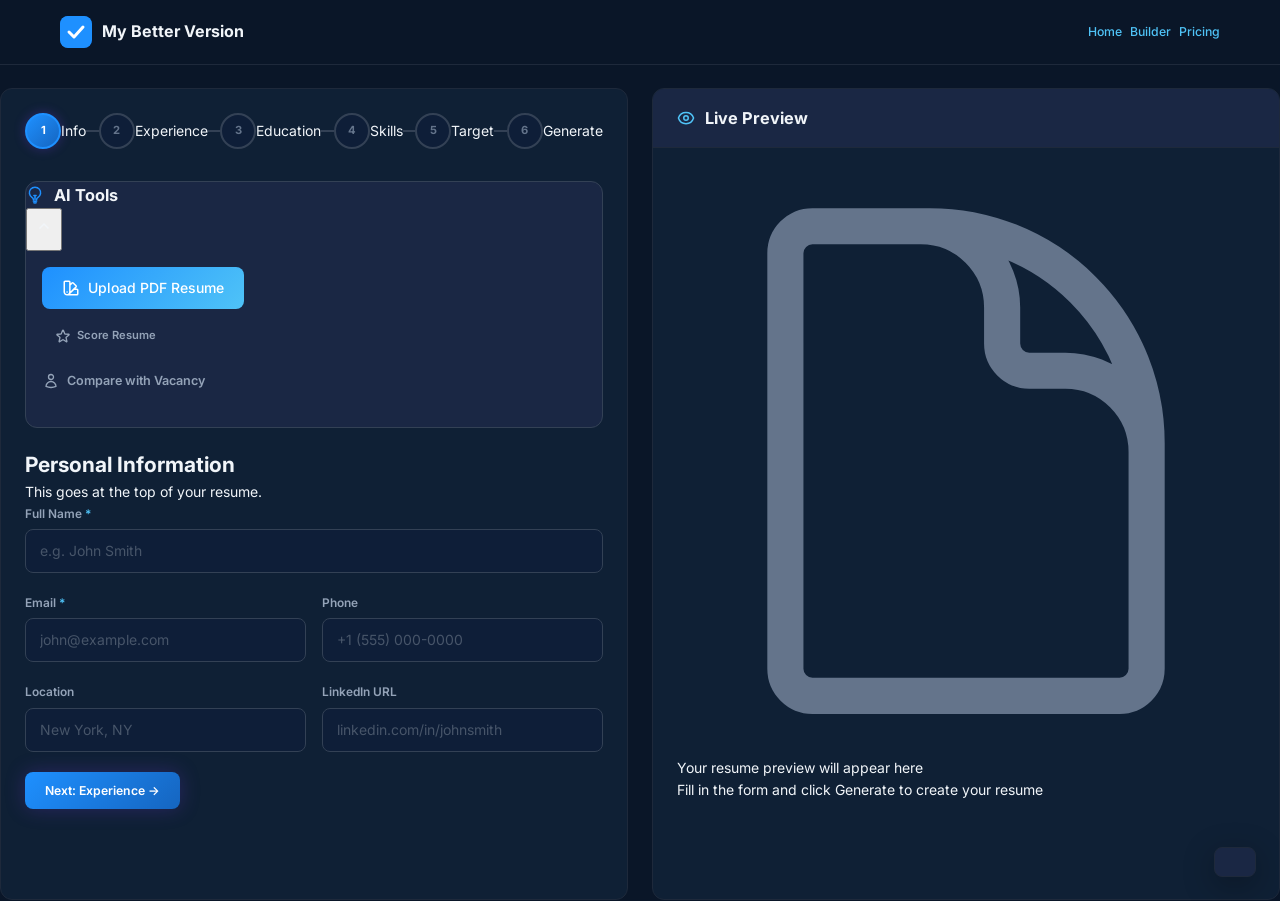
==== commit e37f70d4: "Color scheme: purple → blue/cyan navy (#0A1628 + #1E90FF + #4FC3F7) - Updated CSS variables: bg-page" ====
--- a/templates/builder.html
+++ b/templates/builder.html
@@ -16,7 +16,7 @@
     <nav class="navbar">
         <div class="container nav-container">
             <a href="/" class="nav-logo">
-                <svg class="logo-icon" viewBox="0 0 32 32" fill="none"><rect width="32" height="32" rx="8" fill="#7C3AED"/><path d="M9 16L14 21L23 11" stroke="white" stroke-width="3" stroke-linecap="round" stroke-linejoin="round"/></svg>
+                <svg class="logo-icon" viewBox="0 0 32 32" fill="none"><rect width="32" height="32" rx="8" fill="#1E90FF"/><path d="M9 16L14 21L23 11" stroke="white" stroke-width="3" stroke-linecap="round" stroke-linejoin="round"/></svg>
                 <span>My Better Version</span>
             </a>
             <div class="nav-links" id="navLinks">
@@ -73,7 +73,7 @@
             <div class="ai-tools-panel">
                 <div class="ai-tools-header">
                     <h3>
-                        <svg width="18" height="18" viewBox="0 0 24 24" fill="none" stroke="#7C3AED" stroke-width="2" stroke-linecap="round" stroke-linejoin="round" style="display:inline;vertical-align:-3px;margin-right:6px"><path d="M12 18v-5.25m0 0a6.01 6.01 0 0 0 1.5-.189m-1.5.189a6.01 6.01 0 0 1-1.5-.189m3.75 7.478a12.06 12.06 0 0 1-4.5 0m3.75 2.383a14.406 14.406 0 0 1-3 0M14.25 18v-.192c0-.983.658-1.823 1.508-2.316a7.5 7.5 0 1 0-7.517 0c.85.493 1.509 1.333 1.509 2.316V18"/></svg>
+                        <svg width="18" height="18" viewBox="0 0 24 24" fill="none" stroke="#1E90FF" stroke-width="2" stroke-linecap="round" stroke-linejoin="round" style="display:inline;vertical-align:-3px;margin-right:6px"><path d="M12 18v-5.25m0 0a6.01 6.01 0 0 0 1.5-.189m-1.5.189a6.01 6.01 0 0 1-1.5-.189m3.75 7.478a12.06 12.06 0 0 1-4.5 0m3.75 2.383a14.406 14.406 0 0 1-3 0M14.25 18v-.192c0-.983.658-1.823 1.508-2.316a7.5 7.5 0 1 0-7.517 0c.85.493 1.509 1.333 1.509 2.316V18"/></svg>
                         AI Tools
                     </h3>
                     <button class="btn-icon" id="aiToolsToggle">
@@ -503,7 +503,7 @@
         <div class="builder-preview-panel">
             <div class="preview-header">
                 <h3>
-                    <svg width="18" height="18" viewBox="0 0 24 24" fill="none" stroke="#A78BFA" stroke-width="2" stroke-linecap="round" stroke-linejoin="round" style="display:inline;vertical-align:-3px;margin-right:6px"><path d="M2.036 12.322a1.012 1.012 0 0 1 0-.639C3.423 7.51 7.36 4.5 12 4.5c4.638 0 8.573 3.007 9.963 7.178.07.207.07.431 0 .639C20.577 16.49 16.64 19.5 12 19.5c-4.638 0-8.573-3.007-9.963-7.178Z"/><path d="M15 12a3 3 0 1 1-6 0 3 3 0 0 1 6 0Z"/></svg>
+                    <svg width="18" height="18" viewBox="0 0 24 24" fill="none" stroke="#4FC3F7" stroke-width="2" stroke-linecap="round" stroke-linejoin="round" style="display:inline;vertical-align:-3px;margin-right:6px"><path d="M2.036 12.322a1.012 1.012 0 0 1 0-.639C3.423 7.51 7.36 4.5 12 4.5c4.638 0 8.573 3.007 9.963 7.178.07.207.07.431 0 .639C20.577 16.49 16.64 19.5 12 19.5c-4.638 0-8.573-3.007-9.963-7.178Z"/><path d="M15 12a3 3 0 1 1-6 0 3 3 0 0 1 6 0Z"/></svg>
                     Live Preview
                 </h3>
                 <div class="preview-actions" id="previewActions">
--- a/static/css/style.css
+++ b/static/css/style.css
@@ -6,18 +6,18 @@
 /* ---------- CSS Custom Properties (Design Tokens) ---------- */
 :root {
   /* Backgrounds */
-  --bg-page: #0B0F1A;
-  --bg-card: #111827;
-  --bg-elevated: #1A2035;
-  --bg-sidebar: #0D1220;
-  --bg-input: #0D1220;
-
-  /* Primary accent (purple) */
-  --accent: #7C3AED;
-  --accent-light: #8B5CF6;
-  --accent-tertiary: #A78BFA;
-  --accent-lightest: #EDE9FE;
-  --accent-dark: #6D28D9;
+  --bg-page: #0A1628;
+  --bg-card: #0F2035;
+  --bg-elevated: #1A2744;
+  --bg-sidebar: #0C1A30;
+  --bg-input: #0E1E38;
+
+  /* Primary accent (blue/cyan) */
+  --accent: #1E90FF;
+  --accent-light: #4FC3F7;
+  --accent-tertiary: #81D4FA;
+  --accent-lightest: #E1F5FE;
+  --accent-dark: #1565C0;
 
   /* Text */
   --text-primary: #F1F5F9;
@@ -601,25 +601,53 @@
 /* ============================================================
    AI TOOLS BAR
    ============================================================ */
-.ai-tools-bar {
+.ai-tools-bar,
+.ai-tools-panel {
   background: var(--bg-elevated);
-  border: 1px solid var(--border-subtle);
+  border: 1px solid var(--border-visible);
   border-radius: var(--radius-card);
   margin-bottom: 20px;
   overflow: hidden;
 }
 
 .ai-tools-body {
-  display: flex;
+  display: block;
+  padding: 16px;
+}
+
+.ai-tool-section {
+  margin-bottom: 12px;
+}
+
+.ai-tool-section:last-child {
+  margin-bottom: 0;
+}
+
+.pdf-upload-area {
+  display: flex;
+  align-items: center;
+  gap: 12px;
   flex-wrap: wrap;
-  gap: 8px;
-  padding: 16px;
 }
 
 .pdf-upload-btn {
   display: inline-flex;
   align-items: center;
-  gap: 6px;
+  gap: 8px;
+  padding: 10px 20px;
+  background: linear-gradient(135deg, var(--accent), var(--accent-light));
+  color: white;
+  border: none;
+  border-radius: var(--radius-btn);
+  font-size: 14px;
+  font-weight: 500;
+  cursor: pointer;
+  transition: all var(--transition-fast);
+}
+
+.pdf-upload-btn:hover {
+  opacity: 0.9;
+  transform: translateY(-1px);
 }
 
 .pdf-upload-spinner {
@@ -1110,7 +1138,7 @@
   text-align: center;
   margin-bottom: 24px;
   padding-bottom: 16px;
-  border-bottom: 2px solid #7C3AED;
+  border-bottom: 2px solid #1E90FF;
 }
 .resume-contact h1 {
   font-size: 1.6rem;
@@ -1169,8 +1197,8 @@
 
 .resume-skill {
   padding: 3px 10px;
-  background: #F3F0FF;
-  color: #7C3AED;
+  background: #E1F5FE;
+  color: #1E90FF;
   border-radius: var(--radius-pill);
   font-size: 0.78rem;
   font-weight: 600;
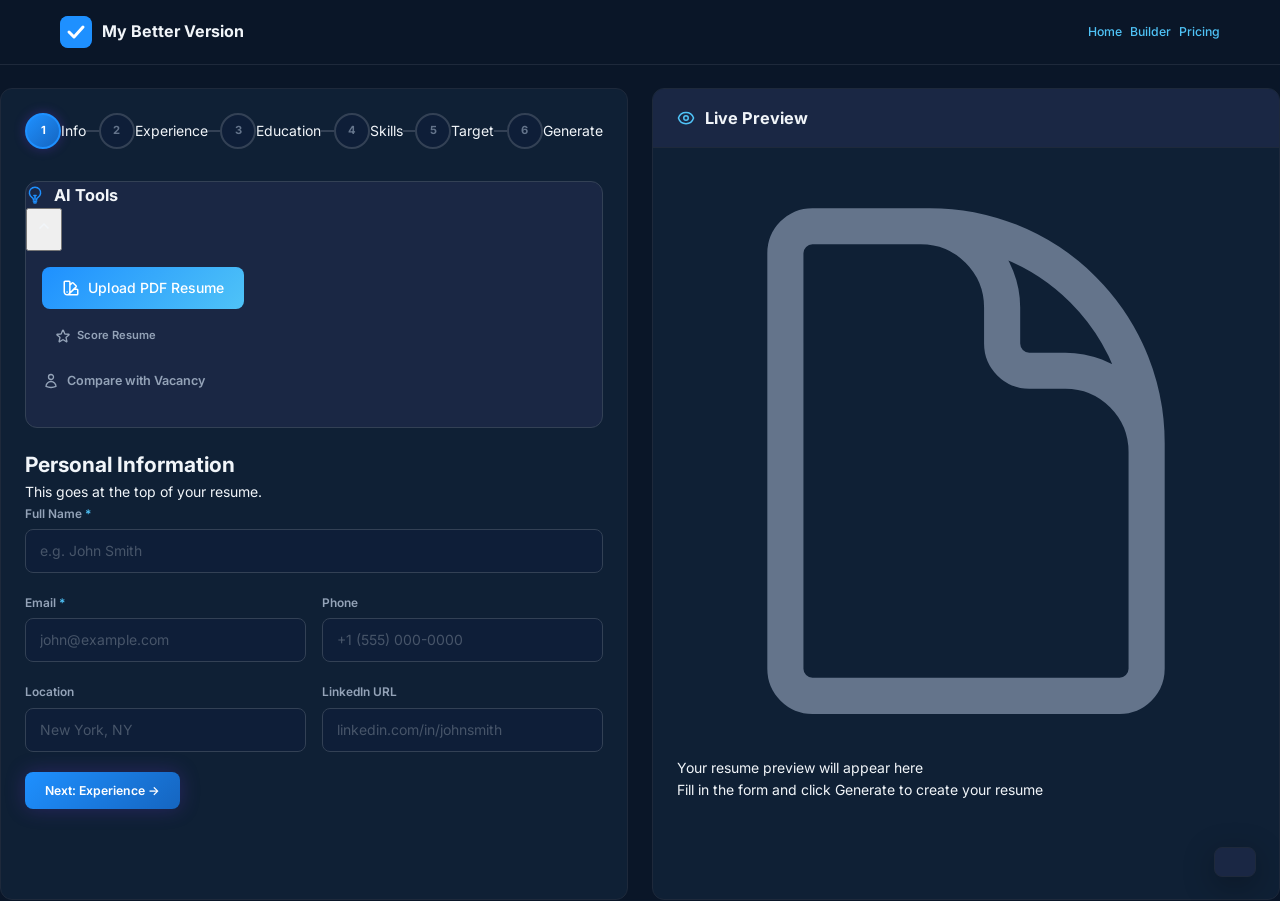
==== commit c2e5b70f: "Fix all broken button handlers after UI redesign - Fixed App.nextStep() → nextStep() (10 instances) " ====
--- a/templates/builder.html
+++ b/templates/builder.html
@@ -76,7 +76,7 @@
                         <svg width="18" height="18" viewBox="0 0 24 24" fill="none" stroke="#1E90FF" stroke-width="2" stroke-linecap="round" stroke-linejoin="round" style="display:inline;vertical-align:-3px;margin-right:6px"><path d="M12 18v-5.25m0 0a6.01 6.01 0 0 0 1.5-.189m-1.5.189a6.01 6.01 0 0 1-1.5-.189m3.75 7.478a12.06 12.06 0 0 1-4.5 0m3.75 2.383a14.406 14.406 0 0 1-3 0M14.25 18v-.192c0-.983.658-1.823 1.508-2.316a7.5 7.5 0 1 0-7.517 0c.85.493 1.509 1.333 1.509 2.316V18"/></svg>
                         AI Tools
                     </h3>
-                    <button class="btn-icon" id="aiToolsToggle">
+                    <button class="btn-icon" id="aiToolsToggle" onclick="toggleAiTools()">
                         <svg viewBox="0 0 24 24" fill="none" stroke="currentColor" stroke-width="2" stroke-linecap="round"><path d="m18 15-6-6-6 6"/></svg>
                     </button>
                 </div>
@@ -98,7 +98,7 @@
 
                     <!-- Score Resume -->
                     <div class="ai-tool-section">
-                        <button class="btn btn-ghost btn-sm score-btn" id="scoreResumeBtn">
+                        <button class="btn btn-ghost btn-sm score-btn" id="scoreResumeBtn" onclick="scoreResume()">
                             <svg width="16" height="16" viewBox="0 0 24 24" fill="none" stroke="currentColor" stroke-width="2" stroke-linecap="round" stroke-linejoin="round"><path d="M11.48 3.499a.562.562 0 0 1 1.04 0l2.125 5.111a.563.563 0 0 0 .475.345l5.518.442c.499.04.701.663.321.988l-4.204 3.602a.563.563 0 0 0-.182.557l1.285 5.385a.562.562 0 0 1-.84.61l-4.725-2.885a.562.562 0 0 0-.586 0L6.982 20.54a.562.562 0 0 1-.84-.61l1.285-5.386a.562.562 0 0 0-.182-.557l-4.204-3.602a.562.562 0 0 1 .321-.988l5.518-.442a.563.563 0 0 0 .475-.345L11.48 3.5Z"/></svg>
                             Score Resume
                         </button>
@@ -132,7 +132,7 @@
 
                     <!-- Vacancy Toggle -->
                     <div class="ai-tool-section">
-                        <button class="btn btn-ghost btn-sm vacancy-toggle" id="vacancyToggle">
+                        <button class="btn btn-ghost btn-sm vacancy-toggle" id="vacancyToggle" onclick="toggleVacancyPanel()">
                             <svg width="16" height="16" viewBox="0 0 24 24" fill="none" stroke="currentColor" stroke-width="2" stroke-linecap="round" stroke-linejoin="round"><path d="M15.75 6a3.75 3.75 0 1 1-7.5 0 3.75 3.75 0 0 1 7.5 0Z"/><path d="M4.501 20.118a7.5 7.5 0 0 1 14.998 0A17.933 17.933 0 0 1 12 21.75c-2.676 0-5.216-.584-7.499-1.632Z"/></svg>
                             Compare with Vacancy
                         </button>
@@ -143,7 +143,7 @@
                         <div class="form-group">
                             <textarea id="vacancyText" placeholder="Paste the job description here..." rows="5"></textarea>
                         </div>
-                        <button class="btn btn-ghost btn-sm" id="compareBtn">
+                        <button class="btn btn-ghost btn-sm" id="compareBtn" onclick="compareVacancy()">
                             <svg width="16" height="16" viewBox="0 0 24 24" fill="none" stroke="currentColor" stroke-width="2" stroke-linecap="round" stroke-linejoin="round"><path d="M16.036 8.038a7.5 7.5 0 0 1 0 7.924M18.364 5.64a12 12 0 0 1 0 12.72M8.964 15.962a7.5 7.5 0 0 1 0-7.924M6.636 18.36a12 12 0 0 1 0-12.72"/></svg>
                             Compare
                         </button>
@@ -197,7 +197,7 @@
                             </div>
                         </div>
 
-                        <button class="btn btn-primary btn-sm btn-block walkthrough-btn" id="walkthroughBtn" style="margin-top:8px">
+                        <button class="btn btn-primary btn-sm btn-block walkthrough-btn" id="walkthroughBtn" onclick="generateWalkthrough()" style="margin-top:8px">
                             <svg width="16" height="16" viewBox="0 0 24 24" fill="none" stroke="currentColor" stroke-width="2" stroke-linecap="round" stroke-linejoin="round"><path d="M15.59 14.37a6 6 0 0 1-5.84 7.38v-4.8m5.84-2.58a14.98 14.98 0 0 0 6.16-12.12A14.98 14.98 0 0 0 9.631 8.41m5.96 5.96a14.926 14.926 0 0 1-5.841 2.58m-.119-8.54a6 6 0 0 0-7.381 5.84h4.8m2.581-5.84a14.927 14.927 0 0 0-2.58 5.84m2.699 2.7c-.103.021-.207.041-.311.06a15.09 15.09 0 0 1-2.448-2.448 14.9 14.9 0 0 1 .06-.312m-2.24 2.39a4.493 4.493 0 0 0-1.757 4.306 4.493 4.493 0 0 0 4.306-1.758M16.5 9a1.5 1.5 0 1 1-3 0 1.5 1.5 0 0 1 3 0Z"/></svg>
                             Generate Walkthrough
                         </button>
@@ -265,7 +265,7 @@
                 </div>
                 <div class="form-actions">
                     <div></div>
-                    <button class="btn btn-primary" onclick="App.nextStep()">Next: Experience →</button>
+                    <button class="btn btn-primary" onclick="nextStep()">Next: Experience →</button>
                 </div>
             </div>
 
@@ -279,7 +279,7 @@
                     <div class="entry-card">
                         <div class="entry-header">
                             <span class="entry-title">Position 1</span>
-                            <button class="btn-icon btn-remove-entry" onclick="App.removeEntry(this, 'experience')">
+                            <button class="btn-icon btn-remove-entry" onclick="removeEntry(this)">
                                 <svg viewBox="0 0 24 24" fill="none" stroke="currentColor" stroke-width="2" stroke-linecap="round"><path d="M18 6 6 18"/><path d="m6 6 12 12"/></svg>
                             </button>
                         </div>
@@ -309,13 +309,13 @@
                         </div>
                     </div>
                 </div>
-                <button class="btn-add-entry" onclick="App.addExperience()">
+                <button class="btn-add-entry" onclick="addExperience()">
                     <svg viewBox="0 0 24 24" fill="none" stroke="currentColor" stroke-width="2" stroke-linecap="round"><path d="M12 5v14m-7-7h14"/></svg>
                     Add Another Position
                 </button>
                 <div class="form-actions">
-                    <button class="btn btn-ghost" onclick="App.prevStep()">← Back</button>
-                    <button class="btn btn-primary" onclick="App.nextStep()">Next: Education →</button>
+                    <button class="btn btn-ghost" onclick="prevStep()">← Back</button>
+                    <button class="btn btn-primary" onclick="nextStep()">Next: Education →</button>
                 </div>
             </div>
 
@@ -329,7 +329,7 @@
                     <div class="entry-card">
                         <div class="entry-header">
                             <span class="entry-title">Education 1</span>
-                            <button class="btn-icon btn-remove-entry" onclick="App.removeEntry(this, 'education')">
+                            <button class="btn-icon btn-remove-entry" onclick="removeEntry(this)">
                                 <svg viewBox="0 0 24 24" fill="none" stroke="currentColor" stroke-width="2" stroke-linecap="round"><path d="M18 6 6 18"/><path d="m6 6 12 12"/></svg>
                             </button>
                         </div>
@@ -359,13 +359,13 @@
                         </div>
                     </div>
                 </div>
-                <button class="btn-add-entry" onclick="App.addEducation()">
+                <button class="btn-add-entry" onclick="addEducation()">
                     <svg viewBox="0 0 24 24" fill="none" stroke="currentColor" stroke-width="2" stroke-linecap="round"><path d="M12 5v14m-7-7h14"/></svg>
                     Add Education
                 </button>
                 <div class="form-actions">
-                    <button class="btn btn-ghost" onclick="App.prevStep()">← Back</button>
-                    <button class="btn btn-primary" onclick="App.nextStep()">Next: Skills →</button>
+                    <button class="btn btn-ghost" onclick="prevStep()">← Back</button>
+                    <button class="btn btn-primary" onclick="nextStep()">Next: Skills →</button>
                 </div>
             </div>
 
@@ -384,16 +384,16 @@
                 </div>
                 <div class="skill-suggestions">
                     <span class="suggestion-label">Popular:</span>
-                    <button class="suggestion-chip" onclick="App.addSuggestedSkill(this)">JavaScript</button>
-                    <button class="suggestion-chip" onclick="App.addSuggestedSkill(this)">Python</button>
-                    <button class="suggestion-chip" onclick="App.addSuggestedSkill(this)">React</button>
-                    <button class="suggestion-chip" onclick="App.addSuggestedSkill(this)">SQL</button>
-                    <button class="suggestion-chip" onclick="App.addSuggestedSkill(this)">Leadership</button>
-                    <button class="suggestion-chip" onclick="App.addSuggestedSkill(this)">Communication</button>
+                    <button class="suggestion-chip" onclick="addSuggestion(this)">JavaScript</button>
+                    <button class="suggestion-chip" onclick="addSuggestion(this)">Python</button>
+                    <button class="suggestion-chip" onclick="addSuggestion(this)">React</button>
+                    <button class="suggestion-chip" onclick="addSuggestion(this)">SQL</button>
+                    <button class="suggestion-chip" onclick="addSuggestion(this)">Leadership</button>
+                    <button class="suggestion-chip" onclick="addSuggestion(this)">Communication</button>
                 </div>
                 <div class="form-actions">
-                    <button class="btn btn-ghost" onclick="App.prevStep()">← Back</button>
-                    <button class="btn btn-primary" onclick="App.nextStep()">Next: Target →</button>
+                    <button class="btn btn-ghost" onclick="prevStep()">← Back</button>
+                    <button class="btn btn-primary" onclick="nextStep()">Next: Target →</button>
                 </div>
             </div>
 
@@ -422,8 +422,8 @@
                     <textarea id="jobDescription" rows="6" placeholder="Paste the job description here for tailored optimization..."></textarea>
                 </div>
                 <div class="form-actions">
-                    <button class="btn btn-ghost" onclick="App.prevStep()">← Back</button>
-                    <button class="btn btn-primary" onclick="App.nextStep()">Next: Generate →</button>
+                    <button class="btn btn-ghost" onclick="prevStep()">← Back</button>
+                    <button class="btn btn-primary" onclick="nextStep()">Next: Generate →</button>
                 </div>
             </div>
 
@@ -435,7 +435,7 @@
                 </div>
 
                 <div class="template-grid">
-                    <div class="template-card selected" data-template="modern" onclick="App.selectTemplate(this)">
+                    <div class="template-card selected" data-template="modern" onclick="selectTemplate(this)">
                         <div class="template-preview template-modern">
                             <div class="tp-header">
                                 <div class="tp-name">John Smith</div>
@@ -451,7 +451,7 @@
                             Modern
                         </div>
                     </div>
-                    <div class="template-card" data-template="classic" onclick="App.selectTemplate(this)">
+                    <div class="template-card" data-template="classic" onclick="selectTemplate(this)">
                         <div class="template-preview template-classic">
                             <div class="tp-header">
                                 <div class="tp-name">John Smith</div>
@@ -468,7 +468,7 @@
                             <span class="pro-badge">PRO</span>
                         </div>
                     </div>
-                    <div class="template-card" data-template="minimal" onclick="App.selectTemplate(this)">
+                    <div class="template-card" data-template="minimal" onclick="selectTemplate(this)">
                         <div class="template-preview template-minimal">
                             <div class="tp-header">
                                 <div class="tp-name">John Smith</div>
@@ -487,12 +487,12 @@
                     </div>
                 </div>
 
-                <button class="btn btn-primary btn-lg btn-block btn-generate" id="generateBtn" onclick="App.generateResume()">
+                <button class="btn btn-primary btn-lg btn-block btn-generate" id="generateBtn" onclick="generateResume()">
                     <svg width="20" height="20" viewBox="0 0 24 24" fill="none" stroke="currentColor" stroke-width="2" stroke-linecap="round" stroke-linejoin="round"><path d="M12 18v-5.25m0 0a6.01 6.01 0 0 0 1.5-.189m-1.5.189a6.01 6.01 0 0 1-1.5-.189m3.75 7.478a12.06 12.06 0 0 1-4.5 0m3.75 2.383a14.406 14.406 0 0 1-3 0M14.25 18v-.192c0-.983.658-1.823 1.508-2.316a7.5 7.5 0 1 0-7.517 0c.85.493 1.509 1.333 1.509 2.316V18"/></svg>
                     Generate My Resume
                 </button>
                 <div class="form-actions">
-                    <button class="btn btn-ghost" onclick="App.prevStep()">← Back</button>
+                    <button class="btn btn-ghost" onclick="prevStep()">← Back</button>
                     <div></div>
                 </div>
             </div>
@@ -507,7 +507,7 @@
                     Live Preview
                 </h3>
                 <div class="preview-actions" id="previewActions">
-                    <button class="btn btn-primary btn-sm" id="downloadPdfBtn" style="display:none" onclick="App.downloadPdf()">
+                    <button class="btn btn-primary btn-sm" id="downloadPdfBtn" style="display:none" onclick="downloadPDF()">
                         <svg width="16" height="16" viewBox="0 0 24 24" fill="none" stroke="currentColor" stroke-width="2" stroke-linecap="round" stroke-linejoin="round"><path d="M3 16.5v2.25A2.25 2.25 0 0 0 5.25 21h13.5A2.25 2.25 0 0 0 21 18.75V16.5M16.5 12 12 16.5m0 0L7.5 12m4.5 4.5V3"/></svg>
                         Download PDF
                     </button>
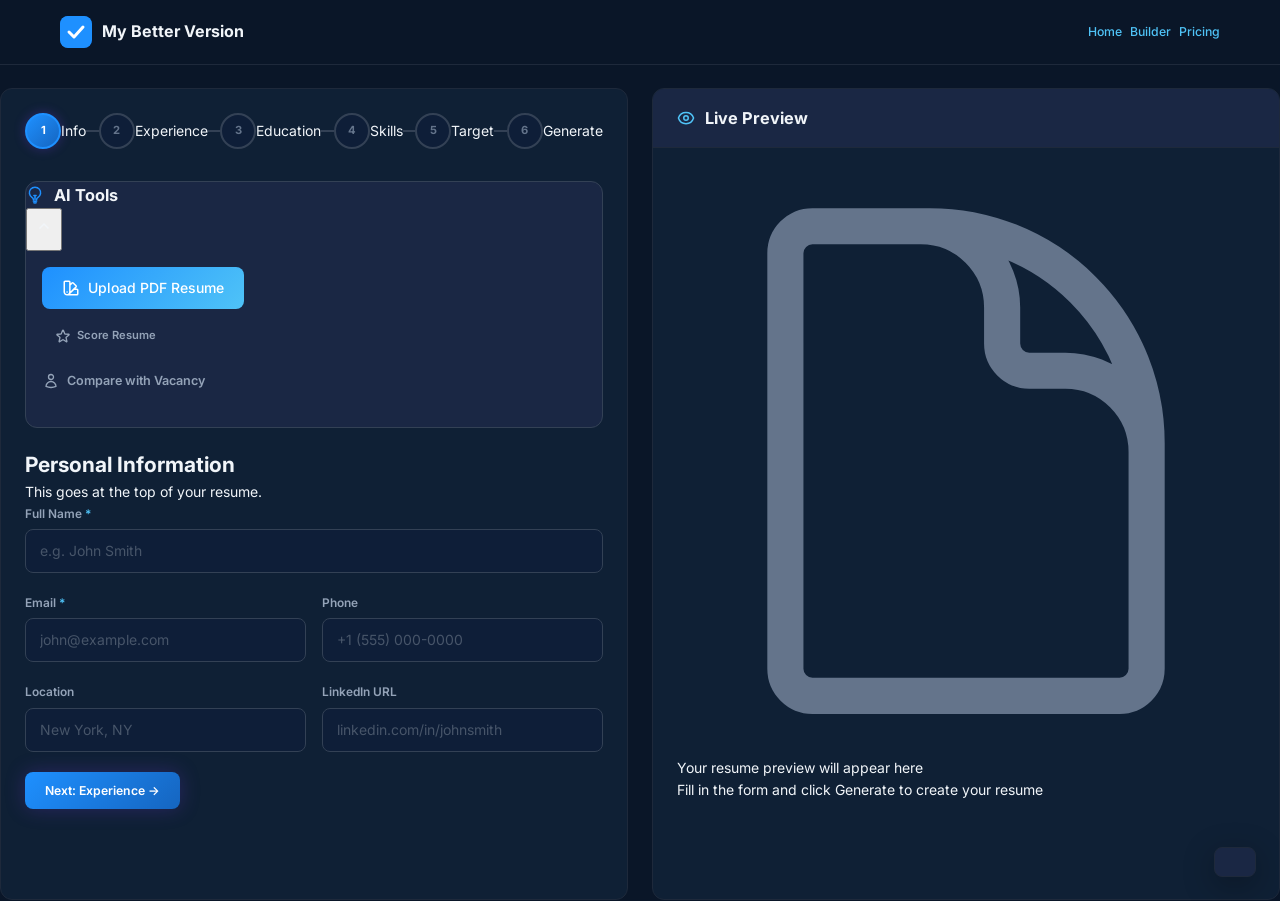
==== commit 6e09a6c2: "Score colors, vacancy panel fix, AI suggestions - Dynamic score ring/bar colors: green (80+), yellow" ====
--- a/templates/builder.html
+++ b/templates/builder.html
@@ -154,7 +154,12 @@
                         <div class="match-result" id="matchResult" style="display:none">
                             <div class="match-score-row">
                                 <div class="match-score-circle" id="matchScoreCircle">
-                                    <span id="matchScoreNumber">0</span>
+                                    <svg class="match-ring-svg" viewBox="0 0 120 120">
+                                        <circle class="track" cx="60" cy="60" r="54" />
+                                        <circle class="fill" id="matchRingProgress" cx="60" cy="60" r="54"
+                                            stroke-dasharray="339.29" stroke-dashoffset="339.29" />
+                                    </svg>
+                                    <span class="match-ats-value" id="matchScoreNumber">0</span>
                                 </div>
                                 <div class="match-ats">
                                     <span class="match-ats-label">ATS Match</span>
@@ -381,6 +386,11 @@
                         <div class="tag-list" id="skillTags"></div>
                         <input type="text" id="skillInput" placeholder="Type a skill and press Enter...">
                     </div>
+                    <button class="btn btn-ghost btn-sm ai-suggest-btn" id="aiSuggestSkillsBtn" onclick="aiSuggestSkills()" style="margin-top:8px">
+                        <svg width="14" height="14" viewBox="0 0 24 24" fill="none" stroke="currentColor" stroke-width="2" stroke-linecap="round" stroke-linejoin="round"><path d="M12 18v-5.25m0 0a6.01 6.01 0 0 0 1.5-.189m-1.5.189a6.01 6.01 0 0 1-1.5-.189m3.75 7.478a12.06 12.06 0 0 1-4.5 0m3.75 2.383a14.406 14.406 0 0 1-3 0M14.25 18v-.192c0-.983.658-1.823 1.508-2.316a7.5 7.5 0 1 0-7.517 0c.85.493 1.509 1.333 1.509 2.316V18"/></svg>
+                        AI Suggest Skills
+                    </button>
+                    <span id="aiSkillsSpinner" style="display:none;margin-left:8px;font-size:0.8rem;color:var(--text-muted)">Suggesting...</span>
                 </div>
                 <div class="skill-suggestions">
                     <span class="suggestion-label">Popular:</span>
@@ -405,7 +415,14 @@
                 </div>
                 <div class="form-group">
                     <label for="targetJob">Job Title</label>
-                    <input type="text" id="targetJob" placeholder="e.g. Senior Frontend Developer">
+                    <div style="display:flex;gap:8px;align-items:start">
+                        <input type="text" id="targetJob" placeholder="e.g. Senior Frontend Developer" style="flex:1">
+                        <button class="btn btn-ghost btn-sm ai-suggest-btn" id="aiSuggestAllBtn" onclick="aiSuggestAll()" title="Get AI suggestions for skills, summary & bullet points based on this job title">
+                            <svg width="14" height="14" viewBox="0 0 24 24" fill="none" stroke="currentColor" stroke-width="2" stroke-linecap="round" stroke-linejoin="round"><path d="M12 18v-5.25m0 0a6.01 6.01 0 0 0 1.5-.189m-1.5.189a6.01 6.01 0 0 1-1.5-.189m3.75 7.478a12.06 12.06 0 0 1-4.5 0m3.75 2.383a14.406 14.406 0 0 1-3 0M14.25 18v-.192c0-.983.658-1.823 1.508-2.316a7.5 7.5 0 1 0-7.517 0c.85.493 1.509 1.333 1.509 2.316V18"/></svg>
+                            AI Suggest All
+                        </button>
+                    </div>
+                    <span id="aiAllSpinner" style="display:none;font-size:0.8rem;color:var(--text-muted);margin-top:4px;display:none">Generating suggestions...</span>
                 </div>
                 <div class="form-row">
                     <div class="form-group">
--- a/static/css/style.css
+++ b/static/css/style.css
@@ -695,6 +695,12 @@
   transition: stroke-dashoffset 0.8s ease;
 }
 
+/* Dynamic score ring colors */
+.score-ring-progress .fill.score-green  { stroke: var(--success); }
+.score-ring-progress .fill.score-yellow { stroke: var(--warning); }
+.score-ring-progress .fill.score-red    { stroke: var(--error); }
+.score-ring-progress .fill.score-orange { stroke: #F97316; }
+
 .score-number {
   position: absolute;
   inset: 0;
@@ -704,7 +710,13 @@
   font-size: 1.75rem;
   font-weight: 800;
   color: var(--text-primary);
-}
+  transition: color 0.3s ease;
+}
+
+.score-number.score-green  { color: var(--success); }
+.score-number.score-yellow { color: var(--warning); }
+.score-number.score-red    { color: var(--error); }
+.score-number.score-orange { color: #F97316; }
 
 .score-bars {
   display: flex;
@@ -791,11 +803,114 @@
 
 .vacancy-panel {
   background: var(--bg-elevated);
-  border: 1px solid var(--border-subtle);
+  border: 1px solid var(--border-visible);
   border-radius: var(--radius-card);
   padding: 20px;
-  margin-top: 8px;
+  margin-top: 12px;
   animation: stepFade 0.3s ease both;
+}
+
+.vacancy-panel textarea {
+  width: 100%;
+  min-height: 120px;
+  background: var(--bg-input);
+  border: 1px solid var(--border-visible);
+  border-radius: var(--radius-btn);
+  color: var(--text-primary);
+  font-family: var(--font-family);
+  font-size: var(--font-size-base);
+  padding: 14px 16px;
+  resize: vertical;
+  transition: border-color var(--transition-fast);
+  line-height: 1.6;
+}
+
+.vacancy-panel textarea:focus {
+  outline: none;
+  border-color: var(--accent);
+  box-shadow: 0 0 0 3px rgba(30, 144, 255, 0.15);
+}
+
+.vacancy-panel textarea::placeholder {
+  color: var(--text-muted);
+}
+
+/* Match result visibility */
+.match-result {
+  text-align: center;
+  padding: 20px;
+  margin-top: 16px;
+  background: rgba(30, 144, 255, 0.04);
+  border: 1px solid var(--border-visible);
+  border-radius: var(--radius-btn);
+}
+
+.match-score-row {
+  display: flex;
+  align-items: center;
+  justify-content: center;
+  gap: 24px;
+  margin-bottom: 20px;
+}
+
+.match-ats {
+  text-align: left;
+}
+
+.match-ats-label {
+  display: block;
+  font-size: 0.75rem;
+  font-weight: 600;
+  color: var(--text-muted);
+  text-transform: uppercase;
+  letter-spacing: 0.5px;
+  margin-bottom: 4px;
+}
+
+.match-ats-value {
+  display: block;
+  font-size: 1.6rem;
+  font-weight: 800;
+  color: var(--accent);
+}
+
+.match-section {
+  text-align: left;
+  margin-top: 16px;
+  padding-top: 16px;
+  border-top: 1px solid var(--border-subtle);
+}
+
+.match-section h4 {
+  font-size: 0.85rem;
+  font-weight: 700;
+  color: var(--text-primary);
+  margin-bottom: 12px;
+}
+
+.keyword-group {
+  margin-bottom: 8px;
+}
+
+.keyword-group-label {
+  display: block;
+  font-size: 0.72rem;
+  font-weight: 600;
+  text-transform: uppercase;
+  letter-spacing: 0.5px;
+  margin-bottom: 6px;
+}
+
+.keyword-group-label.matching {
+  color: var(--success);
+}
+
+.keyword-group-label.missing {
+  color: var(--error);
+}
+
+.keyword-group-label.optional {
+  color: var(--info);
 }
 
 .compare-spinner {
@@ -808,12 +923,7 @@
   display: inline-block;
 }
 
-/* Match result */
-.match-result {
-  text-align: center;
-  padding: 24px;
-}
-
+/* Match score circle (overrides for ring in match-result) */
 .match-score-circle {
   position: relative;
   width: 100px;
@@ -837,6 +947,12 @@
   stroke-linecap: round;
   transition: stroke-dashoffset 0.8s ease;
 }
+
+/* Dynamic match score ring colors */
+.match-score-circle .fill.score-green  { stroke: var(--success); }
+.match-score-circle .fill.score-yellow { stroke: var(--warning); }
+.match-score-circle .fill.score-red    { stroke: var(--error); }
+.match-score-circle .fill.score-orange { stroke: #F97316; }
 
 .match-ats-value {
   position: absolute;
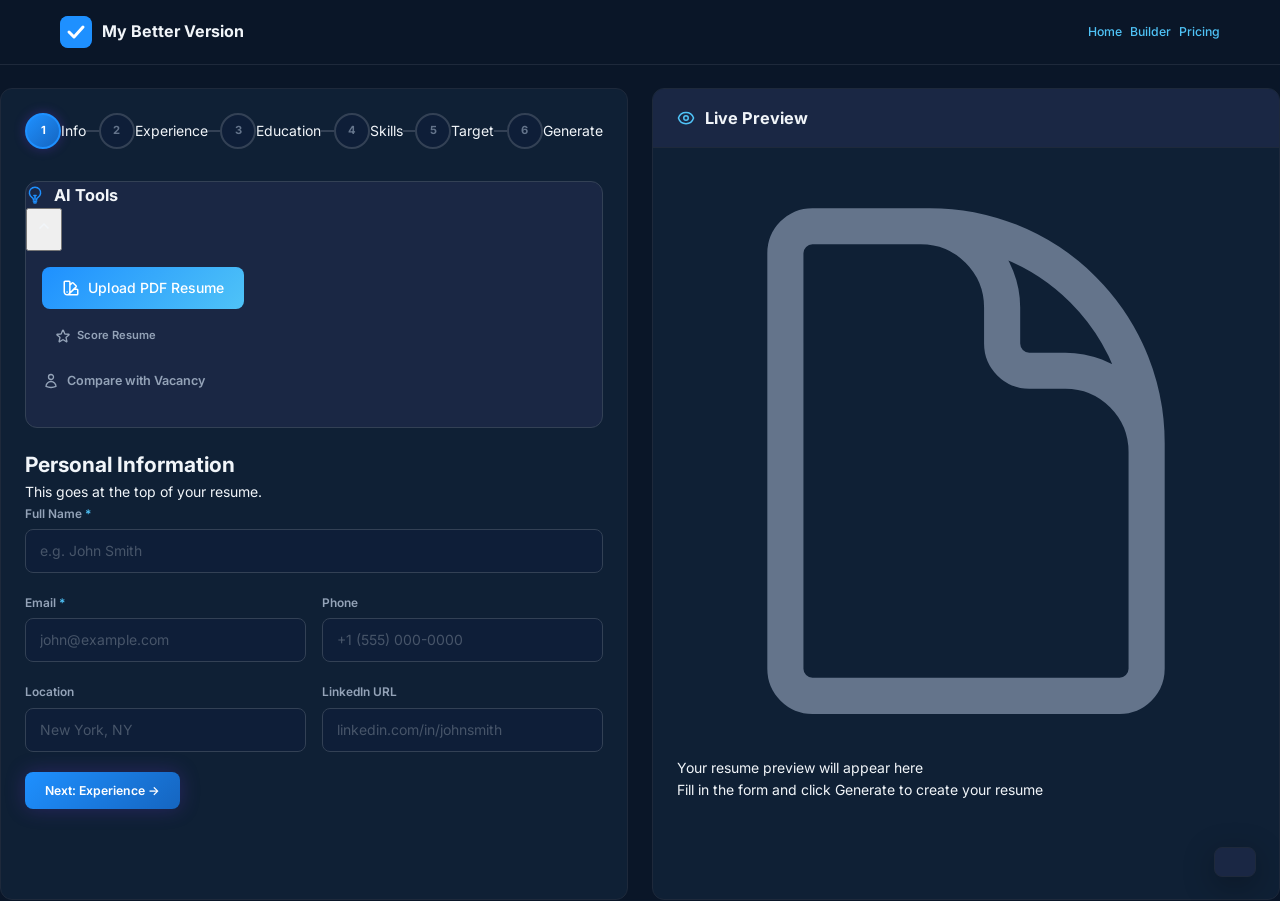
==== commit aa3767ec: "Score colors fix + auto-apply suggestions + on-the-fly AI UX - Fix getScoreColorClass returning wron" ====
--- a/templates/builder.html
+++ b/templates/builder.html
@@ -310,7 +310,11 @@
                         </div>
                         <div class="form-group">
                             <label>Description / Bullet Points</label>
-                            <textarea name="description" rows="4" placeholder="Describe your responsibilities and achievements, one per line..."></textarea>
+                            <div class="field-with-ai">
+                                <textarea name="description" rows="4" placeholder="Describe your responsibilities and achievements, one per line..."></textarea>
+                                <button class="ai-hint-btn" onclick="aiImproveField(this, 'experience')" title="AI can improve this description">✨</button>
+                            </div>
+                            <div class="ai-suggestion-box" id="ai-suggestion-experience"></div>
                         </div>
                     </div>
                 </div>
@@ -415,14 +419,16 @@
                 </div>
                 <div class="form-group">
                     <label for="targetJob">Job Title</label>
-                    <div style="display:flex;gap:8px;align-items:start">
-                        <input type="text" id="targetJob" placeholder="e.g. Senior Frontend Developer" style="flex:1">
+                    <div style="display:flex;gap:8px;align-items:start;position:relative">
+                        <input type="text" id="targetJob" placeholder="e.g. Senior Frontend Developer" style="flex:1" oninput="aiAutoSuggestJobTitle(this)">
+                        <span class="ai-auto-hint" id="aiJobTitleHint">✨ AI ready</span>
                         <button class="btn btn-ghost btn-sm ai-suggest-btn" id="aiSuggestAllBtn" onclick="aiSuggestAll()" title="Get AI suggestions for skills, summary & bullet points based on this job title">
                             <svg width="14" height="14" viewBox="0 0 24 24" fill="none" stroke="currentColor" stroke-width="2" stroke-linecap="round" stroke-linejoin="round"><path d="M12 18v-5.25m0 0a6.01 6.01 0 0 0 1.5-.189m-1.5.189a6.01 6.01 0 0 1-1.5-.189m3.75 7.478a12.06 12.06 0 0 1-4.5 0m3.75 2.383a14.406 14.406 0 0 1-3 0M14.25 18v-.192c0-.983.658-1.823 1.508-2.316a7.5 7.5 0 1 0-7.517 0c.85.493 1.509 1.333 1.509 2.316V18"/></svg>
                             AI Suggest All
                         </button>
                     </div>
-                    <span id="aiAllSpinner" style="display:none;font-size:0.8rem;color:var(--text-muted);margin-top:4px;display:none">Generating suggestions...</span>
+                    <div class="ai-suggestion-box" id="ai-suggestion-jobtitle"></div>
+                    <span id="aiAllSpinner" style="display:none;font-size:0.8rem;color:var(--text-muted);margin-top:4px">Generating suggestions...</span>
                 </div>
                 <div class="form-row">
                     <div class="form-group">
--- a/static/css/style.css
+++ b/static/css/style.css
@@ -1768,6 +1768,138 @@
 }
 
 /* ============================================================
+   AI INLINE SUGGESTIONS (on-the-fly UX)
+   ============================================================ */
+
+.ai-hint-btn {
+  display: inline-flex;
+  align-items: center;
+  justify-content: center;
+  width: 28px;
+  height: 28px;
+  border-radius: 50%;
+  border: 1px solid var(--accent);
+  background: rgba(30, 144, 255, 0.1);
+  color: var(--accent-light);
+  cursor: pointer;
+  margin-left: 8px;
+  font-size: 14px;
+  transition: all var(--transition-fast);
+  flex-shrink: 0;
+  position: relative;
+}
+
+.ai-hint-btn:hover {
+  background: var(--accent);
+  color: #fff;
+  box-shadow: 0 0 12px rgba(30, 144, 255, 0.4);
+  transform: scale(1.1);
+}
+
+.ai-hint-btn.ai-loading {
+  animation: aiPulse 1s ease infinite;
+  pointer-events: none;
+}
+
+@keyframes aiPulse {
+  0%, 100% { box-shadow: 0 0 4px rgba(30, 144, 255, 0.3); }
+  50% { box-shadow: 0 0 16px rgba(30, 144, 255, 0.6); }
+}
+
+.ai-suggestion-box {
+  background: rgba(30, 144, 255, 0.06);
+  border: 1px solid rgba(30, 144, 255, 0.2);
+  border-radius: var(--radius-btn);
+  padding: 10px 14px;
+  margin-top: 6px;
+  font-size: 0.82rem;
+  color: var(--text-secondary);
+  line-height: 1.5;
+  display: none;
+  animation: suggestionSlideIn 0.3s ease;
+}
+
+.ai-suggestion-box.visible {
+  display: block;
+}
+
+@keyframes suggestionSlideIn {
+  from { opacity: 0; transform: translateY(-4px); }
+  to { opacity: 1; transform: translateY(0); }
+}
+
+.ai-suggestion-box .ai-tag {
+  display: inline-flex;
+  align-items: center;
+  gap: 4px;
+  font-size: 0.7rem;
+  font-weight: 600;
+  color: var(--accent);
+  text-transform: uppercase;
+  letter-spacing: 0.5px;
+  margin-bottom: 4px;
+}
+
+.ai-suggestion-box ul {
+  margin: 4px 0 0 0;
+  padding-left: 18px;
+}
+
+.ai-suggestion-box li {
+  margin-bottom: 2px;
+}
+
+.ai-suggestion-box .ai-apply-btn {
+  display: inline-flex;
+  align-items: center;
+  gap: 4px;
+  margin-top: 8px;
+  padding: 4px 12px;
+  border-radius: var(--radius-pill);
+  border: 1px solid var(--accent);
+  background: transparent;
+  color: var(--accent-light);
+  font-size: 0.75rem;
+  font-weight: 600;
+  cursor: pointer;
+  transition: all var(--transition-fast);
+}
+
+.ai-suggestion-box .ai-apply-btn:hover {
+  background: var(--accent);
+  color: #fff;
+}
+
+.field-with-ai {
+  display: flex;
+  align-items: center;
+  gap: 0;
+}
+
+.field-with-ai input,
+.field-with-ai textarea {
+  flex: 1;
+}
+
+/* AI typing indicator on job title */
+.ai-auto-hint {
+  position: absolute;
+  right: 12px;
+  top: 50%;
+  transform: translateY(-50%);
+  font-size: 0.72rem;
+  color: var(--accent);
+  opacity: 0;
+  transition: opacity var(--transition-base);
+  pointer-events: none;
+}
+
+.ai-auto-hint.visible {
+  opacity: 1;
+  animation: aiPulse 1.5s ease infinite;
+}
+
+/* ============================================================
    RESPONSIVE — MOBILE (≤ 768px)
    ============================================================ */
 @media (max-width: 768px) {
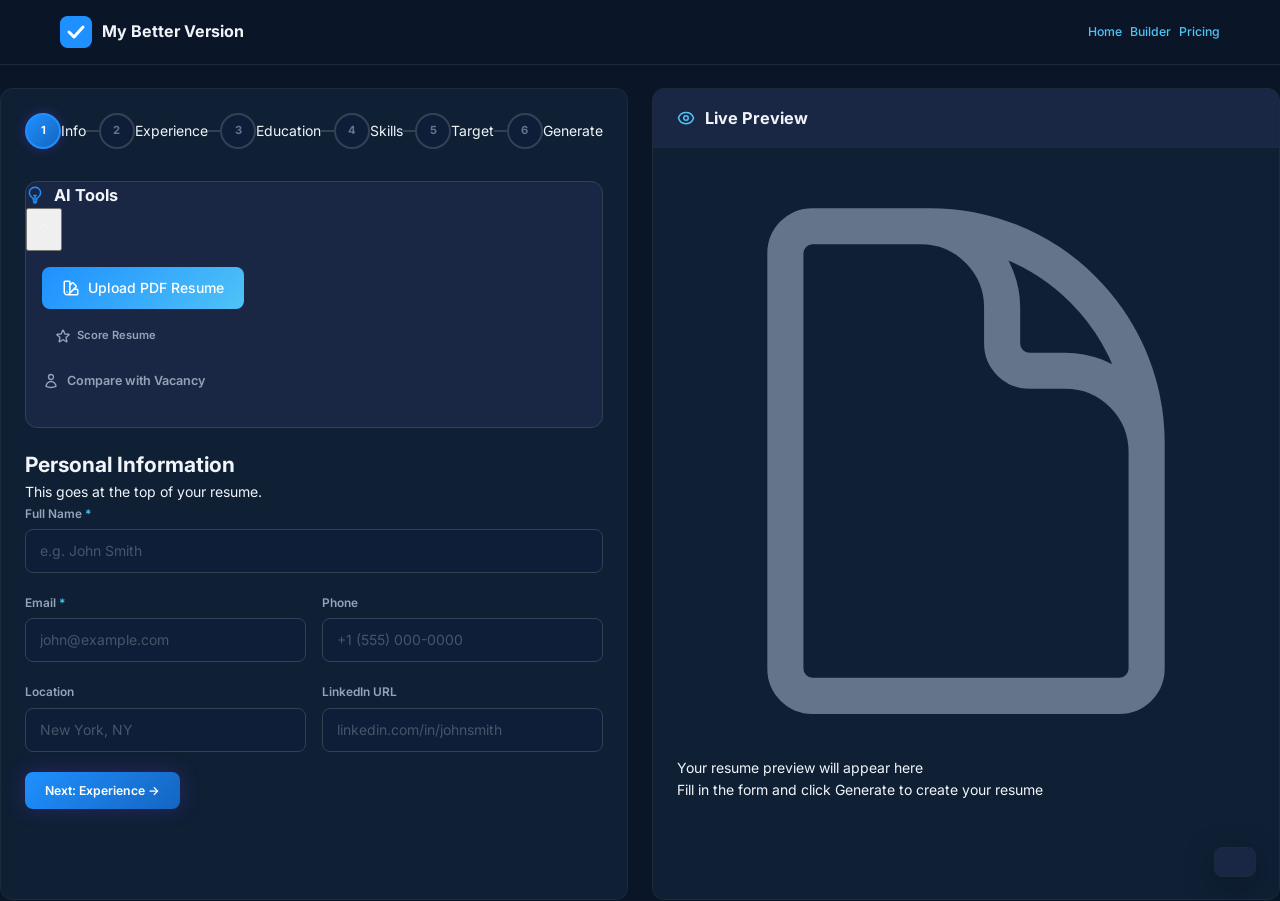
==== commit 98db892c: "ATS optimization loop: Apply Improvements + Optimize for Job - New /api/optimize-fields endpoint: AI" ====
--- a/templates/builder.html
+++ b/templates/builder.html
@@ -112,6 +112,11 @@
                     <div class="score-panel" id="scorePanel" style="display:none">
                         <div class="score-panel-header">
                             <h4>Resume Score</h4>
+                            <div class="score-progress-tracker" id="scoreProgress" style="display:none">
+                                <span class="score-before" id="scoreBefore">--</span>
+                                <span class="score-arrow">→</span>
+                                <span class="score-after score-green" id="scoreAfter">--</span>
+                            </div>
                         </div>
                         <div class="score-circle-wrapper">
                             <div class="score-circle" id="scoreCircle">
@@ -124,6 +129,14 @@
                         </div>
                         <div class="score-bars" id="scoreBars"></div>
                         <div class="quick-wins" id="quickWinsList"></div>
+                        <button class="btn btn-primary btn-block apply-improvements-btn" id="applyImprovementsBtn" onclick="applyAiImprovements()" style="margin-top:12px">
+                            <svg width="16" height="16" viewBox="0 0 24 24" fill="none" stroke="currentColor" stroke-width="2" stroke-linecap="round" stroke-linejoin="round"><path d="M13 2L3 14h9l-1 8 10-12h-9l1-8z"/></svg>
+                            Apply AI Improvements
+                        </button>
+                        <div class="apply-improvements-spinner" id="applyImprovementsSpinner" style="display:none;margin-top:8px">
+                            <div class="spinner" style="width:18px;height:18px;border-width:2px;margin:0"></div>
+                            <span>AI is optimizing your resume...</span>
+                        </div>
                         <div class="score-details" id="scoreDetails" style="display:none">
                             <h4 id="scoreDetailsTitle">Details</h4>
                             <ul id="scoreDetailsList"></ul>
@@ -205,6 +218,10 @@
                         <button class="btn btn-primary btn-sm btn-block walkthrough-btn" id="walkthroughBtn" onclick="generateWalkthrough()" style="margin-top:8px">
                             <svg width="16" height="16" viewBox="0 0 24 24" fill="none" stroke="currentColor" stroke-width="2" stroke-linecap="round" stroke-linejoin="round"><path d="M15.59 14.37a6 6 0 0 1-5.84 7.38v-4.8m5.84-2.58a14.98 14.98 0 0 0 6.16-12.12A14.98 14.98 0 0 0 9.631 8.41m5.96 5.96a14.926 14.926 0 0 1-5.841 2.58m-.119-8.54a6 6 0 0 0-7.381 5.84h4.8m2.581-5.84a14.927 14.927 0 0 0-2.58 5.84m2.699 2.7c-.103.021-.207.041-.311.06a15.09 15.09 0 0 1-2.448-2.448 14.9 14.9 0 0 1 .06-.312m-2.24 2.39a4.493 4.493 0 0 0-1.757 4.306 4.493 4.493 0 0 0 4.306-1.758M16.5 9a1.5 1.5 0 1 1-3 0 1.5 1.5 0 0 1 3 0Z"/></svg>
                             Generate Walkthrough
+                        </button>
+                        <button class="btn btn-primary btn-block optimize-vacancy-btn" id="optimizeVacancyBtn" onclick="optimizeForVacancy()" style="margin-top:8px;display:none">
+                            <svg width="16" height="16" viewBox="0 0 24 24" fill="none" stroke="currentColor" stroke-width="2" stroke-linecap="round" stroke-linejoin="round"><path d="M13 2L3 14h9l-1 8 10-12h-9l1-8z"/></svg>
+                            Optimize Resume for This Job
                         </button>
                         <div class="walkthrough-spinner" id="walkthroughSpinner" style="display:none">
                             <div class="spinner" style="width:20px;height:20px;border-width:2px;margin:0"></div>
--- a/static/css/style.css
+++ b/static/css/style.css
@@ -1899,6 +1899,69 @@
   animation: aiPulse 1.5s ease infinite;
 }
 
+/* Score progress tracker */
+.score-progress-tracker {
+  display: flex;
+  align-items: center;
+  gap: 8px;
+  font-size: 0.82rem;
+  font-weight: 700;
+  margin-left: 12px;
+  padding: 4px 12px;
+  border-radius: var(--radius-pill);
+  background: rgba(16, 185, 129, 0.1);
+  border: 1px solid rgba(16, 185, 129, 0.2);
+}
+
+.score-progress-tracker.visible {
+  animation: suggestionSlideIn 0.4s ease;
+}
+
+.score-before {
+  color: var(--text-muted);
+}
+
+.score-arrow {
+  color: var(--accent);
+  font-size: 1rem;
+}
+
+.score-after {
+  color: var(--success);
+}
+
+/* Apply improvements button glow */
+.apply-improvements-btn {
+  position: relative;
+  overflow: hidden;
+}
+
+.apply-improvements-btn::after {
+  content: '';
+  position: absolute;
+  inset: 0;
+  background: linear-gradient(90deg, transparent, rgba(255,255,255,0.15), transparent);
+  transform: translateX(-100%);
+  animation: btnShimmer 2s ease infinite;
+}
+
+@keyframes btnShimmer {
+  0% { transform: translateX(-100%); }
+  100% { transform: translateX(100%); }
+}
+
+.apply-improvements-spinner {
+  display: flex;
+  align-items: center;
+  gap: 8px;
+  font-size: 0.82rem;
+  color: var(--text-secondary);
+}
+
+.optimize-vacancy-btn {
+  background: linear-gradient(135deg, var(--accent), var(--accent-dark));
+}
+
 /* ============================================================
    RESPONSIVE — MOBILE (≤ 768px)
    ============================================================ */
